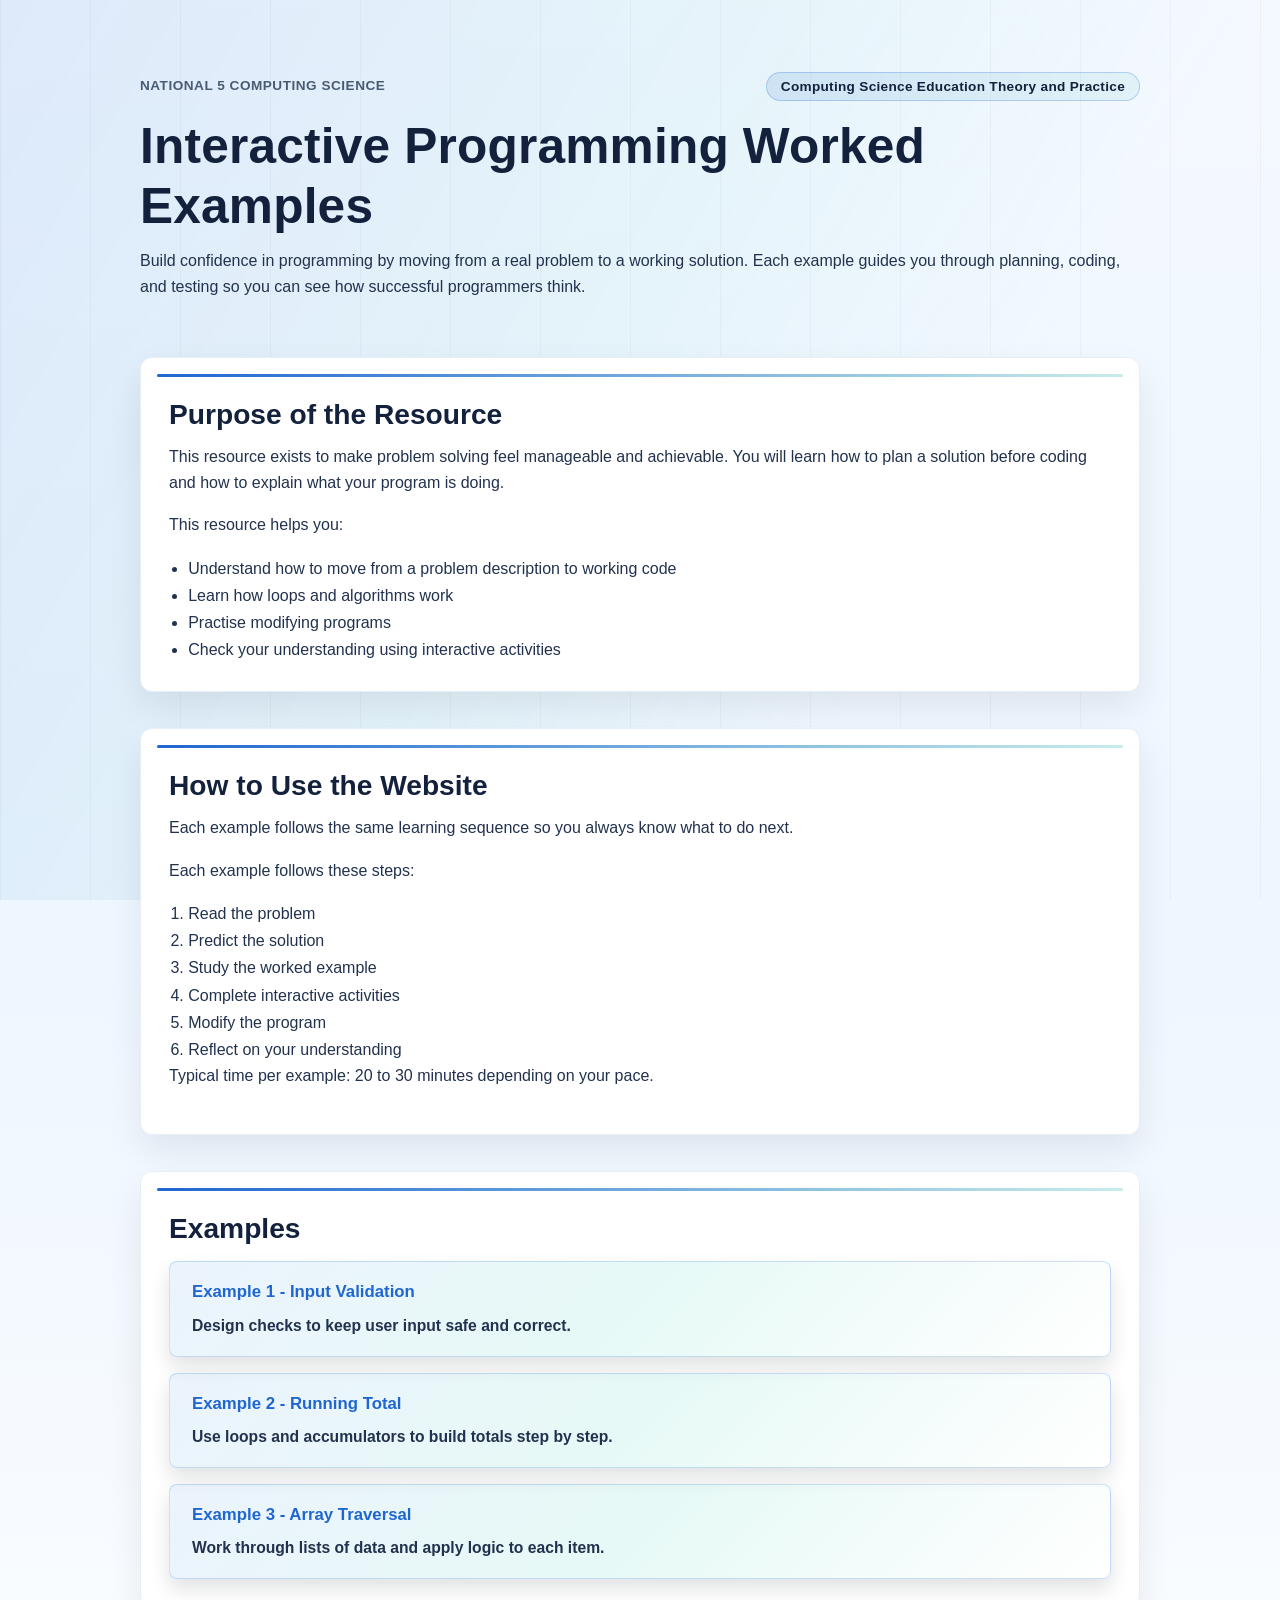
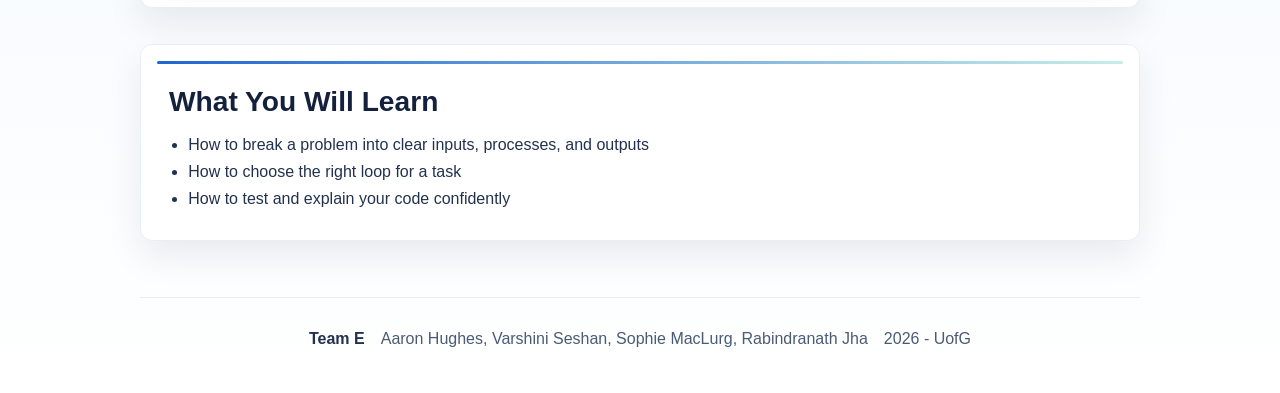
==== docs/index.html @ 58778ad4 "Updated paths for deployment" ====
<!DOCTYPE html>
<html lang="en">
  <head>
    <meta charset="utf-8" />
    <meta name="viewport" content="width=device-width, initial-scale=1" />
    <title>Interactive Programming Worked Examples</title>
    <link rel="stylesheet" href="css/styles.css" />
  </head>
  <body class="page">
    <header class="hero">
      <div class="hero-meta">
        <p class="eyebrow">National 5 Computing Science</p>
        <div class="topbar">
          <span>Computing Science Education Theory and Practice</span>
        </div>
      </div>
      <h1 class="hero-title">Interactive Programming Worked Examples</h1>
      <p class="hero-summary">
        Build confidence in programming by moving from a real problem to a working
        solution. Each example guides you through planning, coding, and testing
        so you can see how successful programmers think.
      </p>
    </header>

    <main class="content">
      <section class="card">
        <h2>Purpose of the Resource</h2>
        <p>
          This resource exists to make problem solving feel manageable and
          achievable. You will learn how to plan a solution before coding and
          how to explain what your program is doing.
        </p>
        <p>This resource helps you:</p>
        <ul>
          <li>Understand how to move from a problem description to working code</li>
          <li>Learn how loops and algorithms work</li>
          <li>Practise modifying programs</li>
          <li>Check your understanding using interactive activities</li>
        </ul>
      </section>

      <section class="card">
        <h2>How to Use the Website</h2>
        <p>
          Each example follows the same learning sequence so you always know what
          to do next.
        </p>
        <p>Each example follows these steps:</p>
        <ol>
          <li>Read the problem</li>
          <li>Predict the solution</li>
          <li>Study the worked example</li>
          <li>Complete interactive activities</li>
          <li>Modify the program</li>
          <li>Reflect on your understanding</li>
        </ol>
        <p>
          Typical time per example: 20 to 30 minutes depending on your pace.
        </p>
      </section>

      <section class="card">
        <h2>Examples</h2>
        <ul class="example-list">
          <li class="example-item">
            <a href="pages/example1.html">
              <span class="example-title">Example 1 - Input Validation</span>
              <span class="example-summary">Design checks to keep user input safe and correct.</span>
            </a>
          </li>
          <li class="example-item">
            <a href="pages/example2.html">
              <span class="example-title">Example 2 - Running Total</span>
              <span class="example-summary">Use loops and accumulators to build totals step by step.</span>
            </a>
          </li>
          <li class="example-item">
            <a href="pages/example3.html">
              <span class="example-title">Example 3 - Array Traversal</span>
              <span class="example-summary">Work through lists of data and apply logic to each item.</span>
            </a>
          </li>
        </ul>
      </section>

      <section class="card">
        <h2>What You Will Learn</h2>
        <ul>
          <li>How to break a problem into clear inputs, processes, and outputs</li>
          <li>How to choose the right loop for a task</li>
          <li>How to test and explain your code confidently</li>
        </ul>
      </section>
    </main>

    <footer class="site-footer">
      <p>Team E</p>
      <p>Aaron Hughes, Varshini Seshan, Sophie MacLurg, Rabindranath Jha</p>
      <p>2026 - UofG</p>
    </footer>

    <script src="js/script.js"></script>
  </body>
</html>
---- docs/css/styles.css ----
:root {
  color-scheme: light;
  --ink-900: #0a1425;
  --ink-800: #13213c;
  --ink-700: #22324e;
  --ink-500: #4a5c74;
  --ink-300: #90a1ba;
  --slate-100: #e6eef6;
  --slate-50: #f2f7fc;
  --paper: #ffffff;
  --accent-600: #1f66d1;
  --accent-500: #2f7fe0;
  --accent-200: #c7defa;
  --teal-500: #1fb7a6;
  --teal-200: #b9efe6;
  --shadow-1: 0 16px 36px rgba(6, 14, 28, 0.08);
  --shadow-2: 0 10px 20px rgba(6, 14, 28, 0.12);
  --radius-1: 8px;
  --radius-2: 12px;
  --space-1: 8px;
  --space-2: 12px;
  --space-3: 16px;
  --space-4: 22px;
  --space-5: 28px;
  --space-6: 40px;
  --space-7: 56px;
  --space-8: 72px;
  --max-width: 1000px;
  --font-display: "IBM Plex Sans", "Segoe UI", "Helvetica Neue", Arial, sans-serif;
  --font-body: "IBM Plex Sans", "Segoe UI", "Helvetica Neue", Arial, sans-serif;
}

*,
*::before,
*::after {
  box-sizing: border-box;
}

body {
  margin: 0;
  font-family: var(--font-body);
  color: var(--ink-900);
  background:
    linear-gradient(180deg, #f4f9ff 0%, #eef6ff 48%, #ffffff 100%);
  min-height: 100vh;
}

body::before {
  content: "";
  position: fixed;
  inset: 0;
  background:
    linear-gradient(120deg, rgba(31, 102, 209, 0.1), rgba(31, 183, 166, 0.06) 45%, transparent 70%),
    repeating-linear-gradient(
      90deg,
      rgba(13, 23, 41, 0.035),
      rgba(13, 23, 41, 0.035) 1px,
      transparent 1px,
      transparent 90px
    );
  pointer-events: none;
  z-index: -1;
}

.hero,
.content,
.site-footer {
  width: min(100% - 32px, var(--max-width));
  margin: 0 auto;
}

.hero {
  padding: var(--space-8) 0 var(--space-6);
  text-align: left;
}

.hero-meta {
  display: flex;
  align-items: center;
  justify-content: space-between;
  gap: var(--space-3);
  flex-wrap: wrap;
  margin-bottom: var(--space-3);
}

.topbar {
  display: inline-flex;
  align-items: center;
  padding: 6px 14px;
  border-radius: 999px;
  border: 1px solid rgba(31, 102, 209, 0.25);
  background: linear-gradient(90deg, rgba(31, 102, 209, 0.12), rgba(31, 183, 166, 0.08));
  color: var(--ink-800);
  font-size: 0.85rem;
  font-weight: 600;
  letter-spacing: 0.3px;
}

.eyebrow {
  font-weight: 600;
  color: var(--ink-500);
  letter-spacing: 0.5px;
  text-transform: uppercase;
  font-size: 0.85rem;
  margin: 0;
}

h1,
h2 {
  color: var(--ink-800);
  margin: 0 0 var(--space-2);
  line-height: 1.2;
}

.hero-title {
  font-size: clamp(2.1rem, 4.5vw, 3.1rem);
  letter-spacing: 0.2px;
  font-weight: 750;
}

h2 {
  font-size: clamp(1.3rem, 2.2vw, 1.8rem);
  font-weight: 650;
}

.hero-summary,
p {
  margin: 0 0 var(--space-3);
  color: var(--ink-700);
  font-size: 1rem;
  line-height: 1.65;
}

.hero-summary {
  max-width: none;
}

.content {
  display: grid;
  gap: var(--space-5);
  padding-bottom: var(--space-7);
}

.card {
  background: var(--paper);
  padding: var(--space-5);
  border-radius: var(--radius-2);
  box-shadow: var(--shadow-1);
  border: 1px solid var(--slate-100);
  position: relative;
}

.card::before {
  content: "";
  position: absolute;
  inset: 16px 16px auto 16px;
  height: 3px;
  border-radius: 999px;
  background: linear-gradient(90deg, var(--accent-600), rgba(31, 183, 166, 0.25));
}

.card h2 {
  padding-top: var(--space-2);
}

.card + .card {
  margin-top: var(--space-1);
}

ul,
ol {
  margin: var(--space-2) 0 0;
  padding-left: 1.2rem;
  color: var(--ink-700);
  font-size: 1rem;
  line-height: 1.7;
}

ul {
  list-style: disc;
}

ol {
  list-style: decimal;
}

a {
  color: var(--accent-600);
  text-decoration: none;
  font-weight: 600;
}

a:hover,
a:focus-visible {
  color: var(--accent-500);
}

.example-list {
  display: grid;
  gap: var(--space-3);
  padding: 0;
  margin: var(--space-3) 0 0;
  list-style: none;
}

.example-item {
  background: linear-gradient(135deg, rgba(199, 222, 250, 0.35), rgba(185, 239, 230, 0.35), rgba(255, 255, 255, 0.9));
  border: 1px solid rgba(31, 102, 209, 0.2);
  border-radius: var(--radius-1);
  padding: var(--space-3) var(--space-4);
  box-shadow: var(--shadow-2);
  transition: transform 180ms ease, box-shadow 180ms ease, border-color 180ms ease;
}

.example-item:hover {
  transform: translateY(-2px);
  box-shadow: 0 16px 30px rgba(7, 12, 24, 0.16);
  border-color: rgba(31, 102, 209, 0.45);
}

.example-item a {
  display: grid;
  grid-template-columns: 1fr auto;
  grid-template-rows: auto auto;
  column-gap: 12px;
  row-gap: 6px;
  align-items: center;
  width: 100%;
  min-height: 44px;
}

.example-title {
  font-size: 1.05rem;
  font-weight: 700;
  color: var(--accent-600);
}

.example-summary {
  font-size: 0.98rem;
  color: var(--ink-700);
}

.example-item a::after {
  content: "";
  display: inline-block;
  width: 34px;
  height: 26px;
  border-radius: 999px;
  background: rgba(31, 102, 209, 0.1);
  border: 1px solid rgba(31, 102, 209, 0.25);
  background-image: none;
  transform: translateX(-6px);
  opacity: 0;
  grid-column: 2;
  grid-row: 1 / span 2;
  align-self: center;
  transition:
    transform 180ms ease,
    opacity 180ms ease,
    background 180ms ease,
    border-color 180ms ease;
}

.example-item:hover a::after,
.example-item:focus-within a::after {
  transform: translateX(4px);
  opacity: 1;
  background: linear-gradient(90deg, rgba(31, 102, 209, 0.18), rgba(31, 183, 166, 0.18));
  border-color: rgba(31, 102, 209, 0.4);
  background-image: url("data:image/svg+xml;utf8,<svg xmlns='http://www.w3.org/2000/svg' width='12' height='12' viewBox='0 0 12 12' fill='none' stroke='%231f66d1' stroke-width='2' stroke-linecap='round' stroke-linejoin='round'><path d='M4 2l4 4-4 4'/></svg>");
  background-repeat: no-repeat;
  background-position: center;
  background-size: 10px 10px;
}

.example-item a:active {
  color: var(--ink-900);
}

.site-footer {
  padding: var(--space-5) 0 var(--space-6);
  border-top: 1px solid var(--slate-100);
  color: var(--ink-500);
  font-size: 0.95rem;
  display: flex;
  flex-direction: column;
  gap: var(--space-1);
  text-align: center;
}

.site-footer p {
  margin: 0;
  color: var(--ink-500);
}

.site-footer p:first-of-type {
  font-weight: 600;
  color: var(--ink-700);
}

@media (min-width: 720px) {
  .site-footer {
    flex-direction: row;
    justify-content: center;
    gap: var(--space-3);
  }

  .site-footer p + p::before {
    content: "";
    margin: 0;
  }
}

@media (max-width: 720px) {
  .hero {
    padding: var(--space-6) 0 var(--space-4);
  }

  .card {
    padding: var(--space-4);
  }

  p {
    font-size: 1rem;
  }

  .example-item {
    padding: var(--space-3);
  }
}
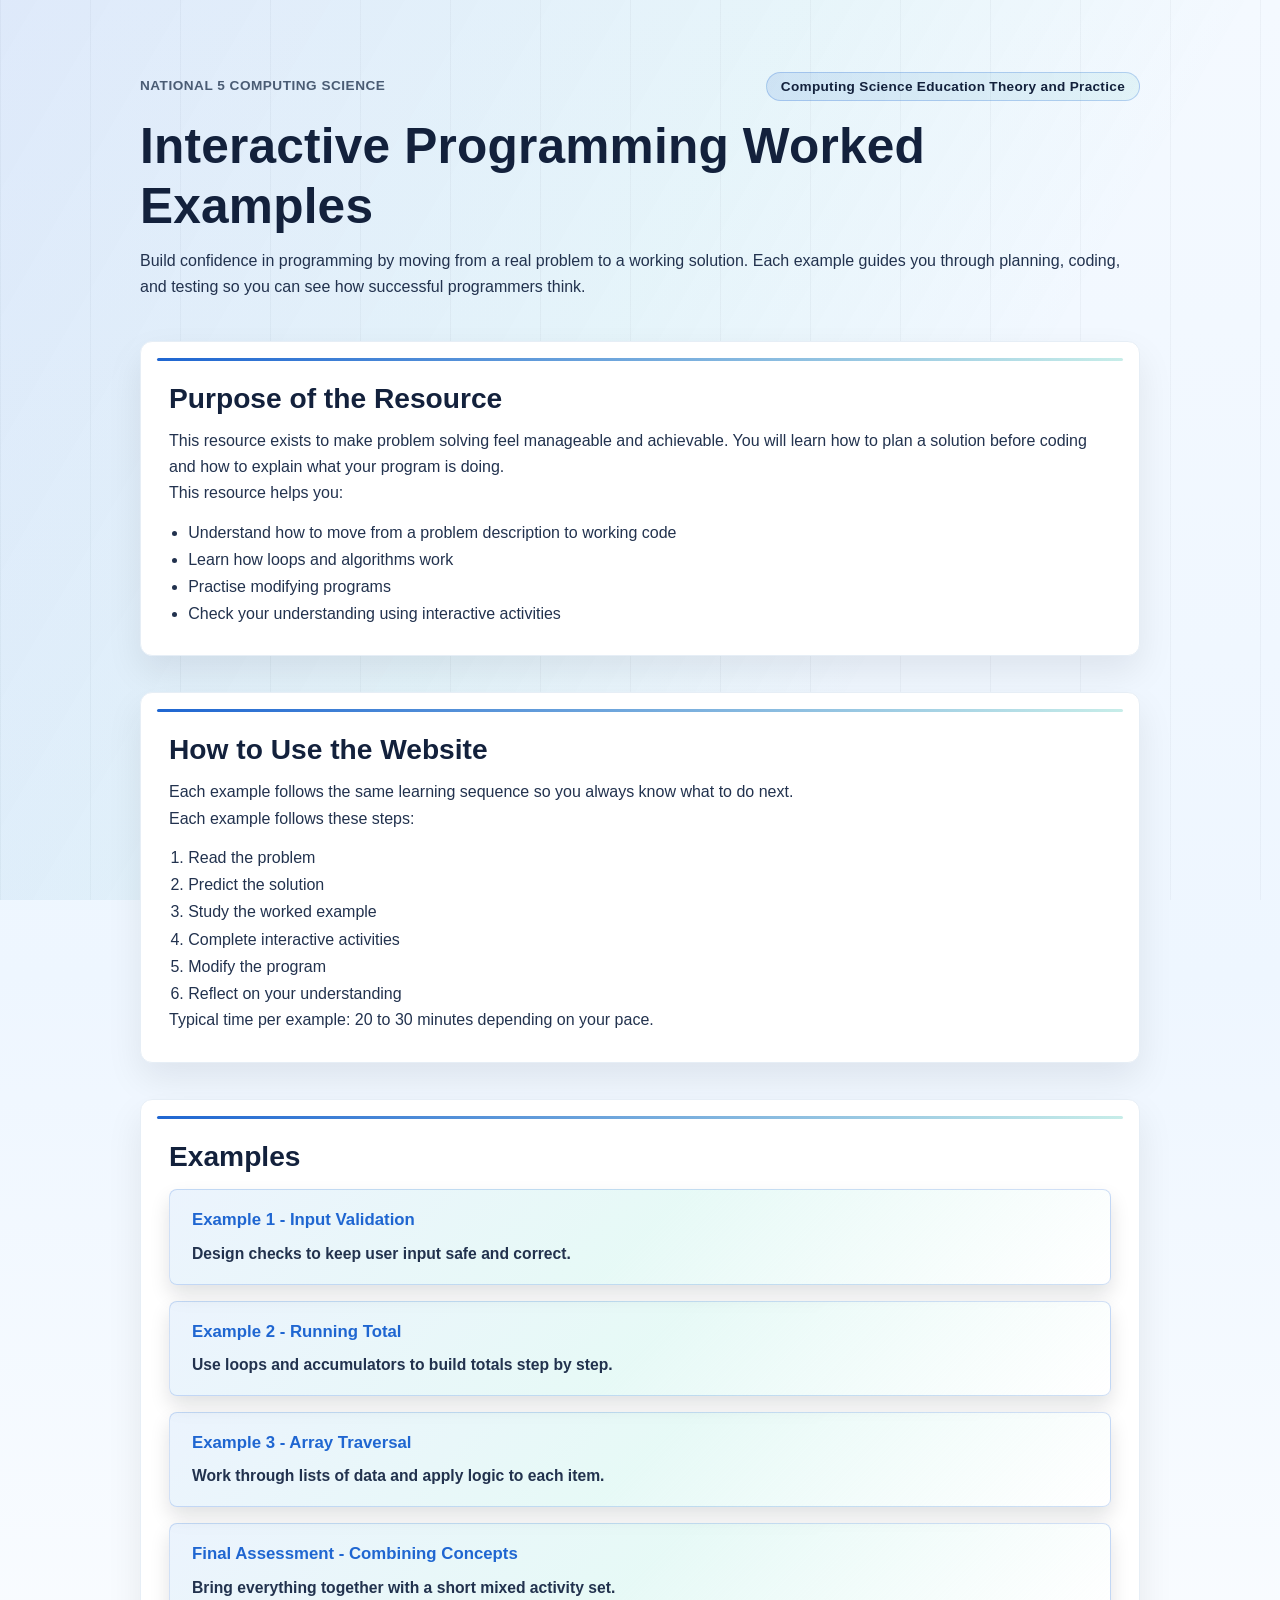
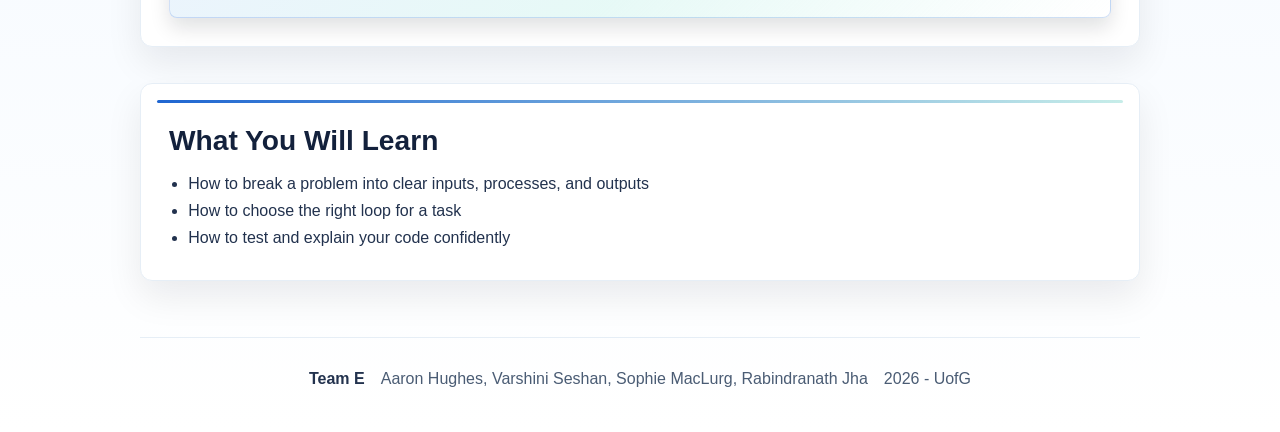
==== commit 75d6e973: "Added context to headings on example 2 and assessment pages" ====
--- a/docs/index.html
+++ b/docs/index.html
@@ -80,6 +80,12 @@
               <span class="example-summary">Work through lists of data and apply logic to each item.</span>
             </a>
           </li>
+          <li class="example-item">
+            <a href="pages/assessment.html">
+              <span class="example-title">Final Assessment - Combining Concepts</span>
+              <span class="example-summary">Bring everything together with a short mixed activity set.</span>
+            </a>
+          </li>
         </ul>
       </section>
 
--- a/docs/css/styles.css
+++ b/docs/css/styles.css
@@ -125,14 +125,16 @@
 
 .hero-summary,
 p {
-  margin: 0 0 var(--space-3);
   color: var(--ink-700);
   font-size: 1rem;
   line-height: 1.65;
+  margin: 0;
+
 }
 
 .hero-summary {
   max-width: none;
+  margin: 0;
 }
 
 .content {
@@ -277,6 +279,74 @@
   color: var(--ink-900);
 }
 
+.hidden {
+  display: none;
+}
+
+.step-box {
+  padding: var(--space-3);
+  background: var(--slate-50);
+  border-radius: var(--radius-1);
+  border-left: 4px solid var(--accent-600);
+}
+
+.step-box:first-of-type {
+  margin-top: 0;
+}
+
+.step-box code {
+  display: inline-block;
+  font-family: monospace;
+}
+
+.step-box button {
+  margin-top: var(--space-2);
+}
+
+.question-block {
+  margin-top: var(--space-2);
+  display: flex;
+  flex-direction: column;
+  gap: 6px;
+}
+
+.question-block:first-of-type {
+  margin-top: 0;
+}
+
+.question-block p {
+  margin: 0;
+}
+
+.question-input {
+  display: flex;
+  align-items: center;
+  gap: var(--space-2);
+  flex-wrap: wrap;
+}
+
+.question-input input[type="text"],
+.question-input button {
+  height: 38px;
+}
+
+.question-input input[type="text"] {
+  min-width: 140px;
+}
+
+.question-input button {
+  margin-top: 0;
+  display: inline-flex;
+  align-items: center;
+  justify-content: center;
+  line-height: 1;
+}
+
+.tick-mark {
+  font-weight: 700;
+  color: var(--teal-500);
+}
+
 .site-footer {
   padding: var(--space-5) 0 var(--space-6);
   border-top: 1px solid var(--slate-100);
@@ -327,4 +397,100 @@
   .example-item {
     padding: var(--space-3);
   }
-}
+
+}
+
+.hidden {
+  display: none !important;
+}
+
+.step-box {
+  padding: var(--space-4);
+  background: var(--slate-50);
+  border-radius: var(--radius-1);
+  border-left: 5px solid var(--accent-600);
+  margin: var(--space-3) 0;
+  animation: fadeIn 0.4s ease-out;
+}
+
+.parsons-container {
+  background: var(--slate-100);
+  padding: var(--space-3);
+  min-height: 180px;
+  border-radius: var(--radius-1);
+  border: 2px dashed var(--accent-200);
+  margin: var(--space-3) 0;
+  display: flex;
+  flex-direction: column;
+  gap: var(--space-1);
+}
+
+.draggable {
+  background: var(--paper);
+  padding: var(--space-2) var(--space-3);
+  border: 1px solid var(--ink-300);
+  cursor: grab;
+  border-radius: var(--radius-1);
+  font-family: 'Courier New', Courier, monospace;
+  font-weight: 600;
+  color: var(--ink-800);
+  box-shadow: var(--shadow-2);
+  user-select: none;
+}
+
+.draggable:active {
+  cursor: grabbing;
+  opacity: 0.8;
+}
+
+button {
+  background: var(--accent-600);
+  color: white;
+  border: none;
+  padding: 10px 20px;
+  border-radius: var(--radius-1);
+  cursor: pointer;
+  font-weight: 700;
+  font-family: var(--font-body);
+  transition: background 0.2s, transform 0.1s;
+  margin-top: var(--space-2);
+}
+
+button:hover {
+  background: var(--accent-500);
+}
+
+button:active {
+  transform: translateY(1px);
+}
+
+input[type="text"], 
+input[type="number"] {
+  padding: 10px;
+  border: 2px solid var(--slate-100);
+  border-radius: var(--radius-1);
+  font-family: var(--font-body);
+  color: var(--ink-800);
+  outline: none;
+  transition: border-color 0.2s;
+}
+
+input:focus {
+  border-color: var(--accent-200);
+}
+
+pre {
+  background: var(--ink-900);
+  color: #e6eef6;
+  padding: var(--space-3);
+  border-radius: var(--radius-1);
+  overflow-x: auto;
+  font-family: 'Courier New', Courier, monospace;
+  line-height: 1.5;
+}
+
+@keyframes fadeIn {
+  from { opacity: 0; transform: translateY(10px); }
+  to { opacity: 1; transform: translateY(0); }
+}
+
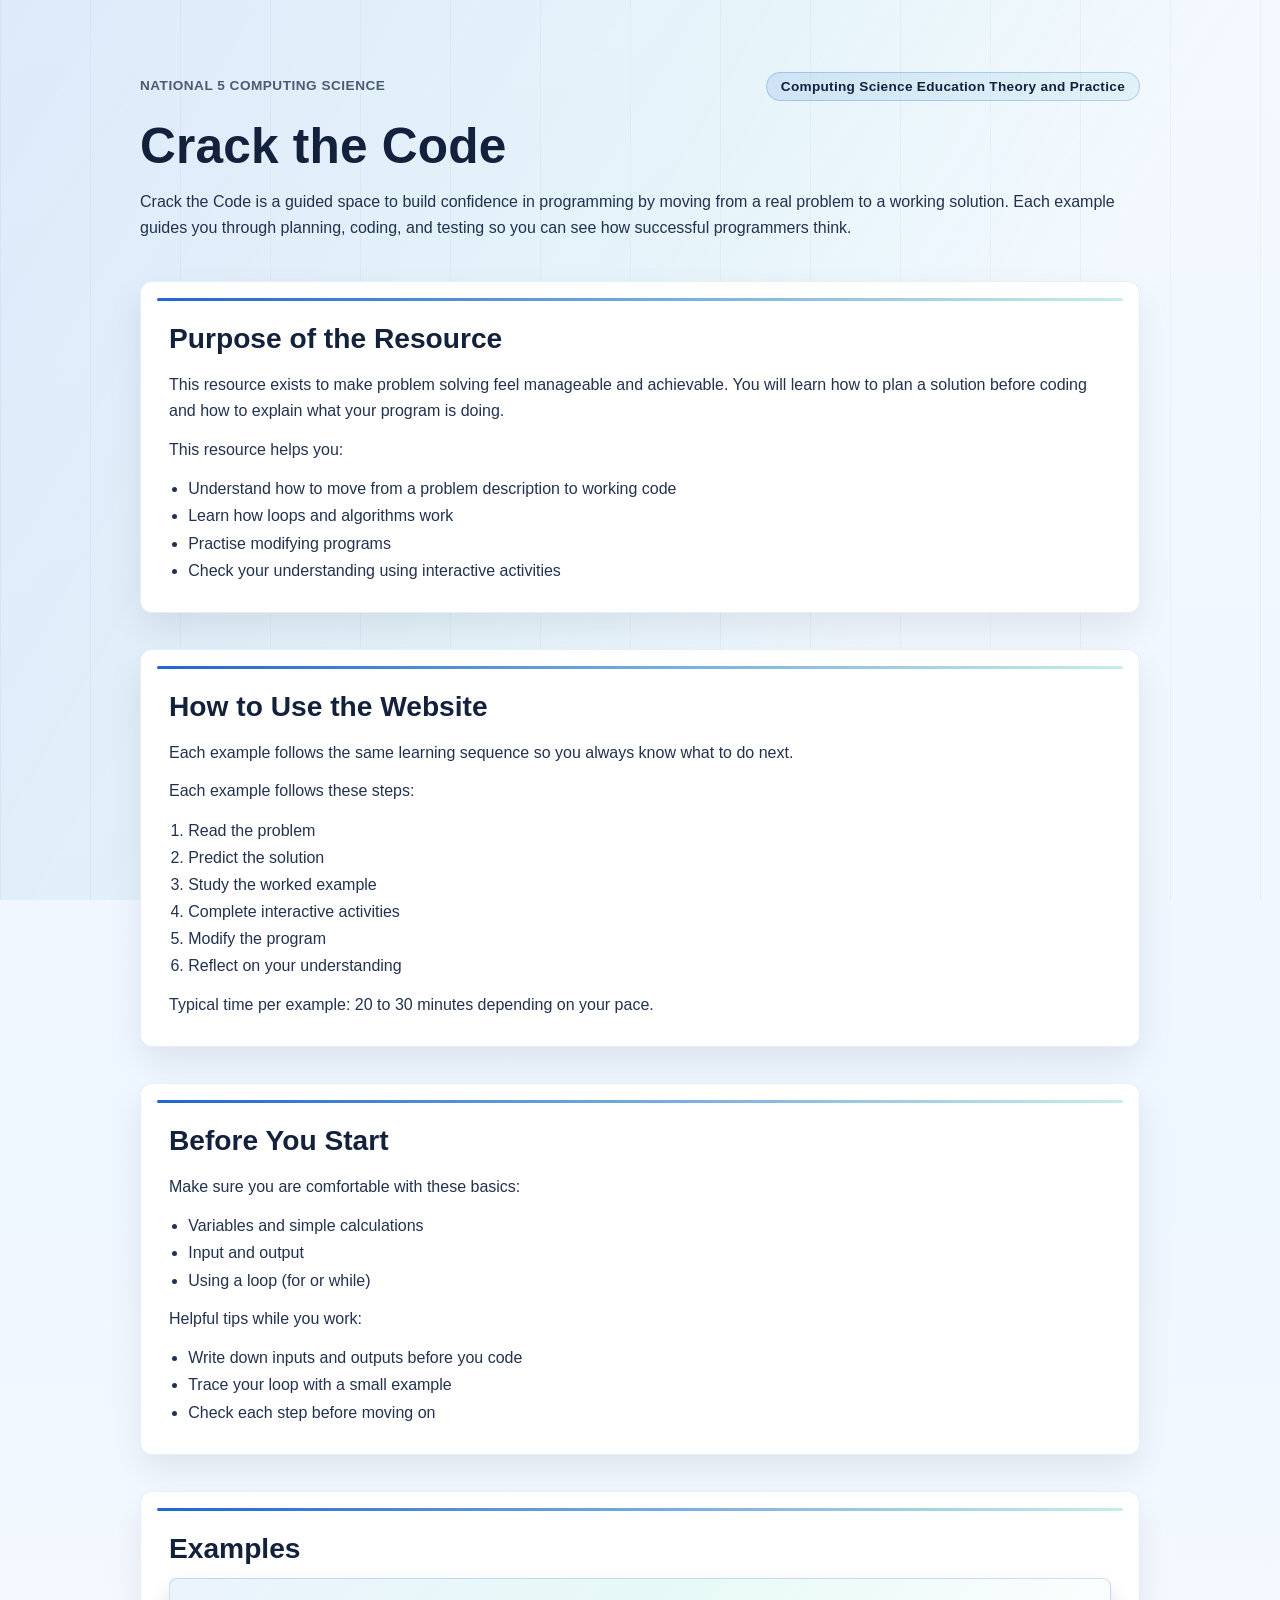
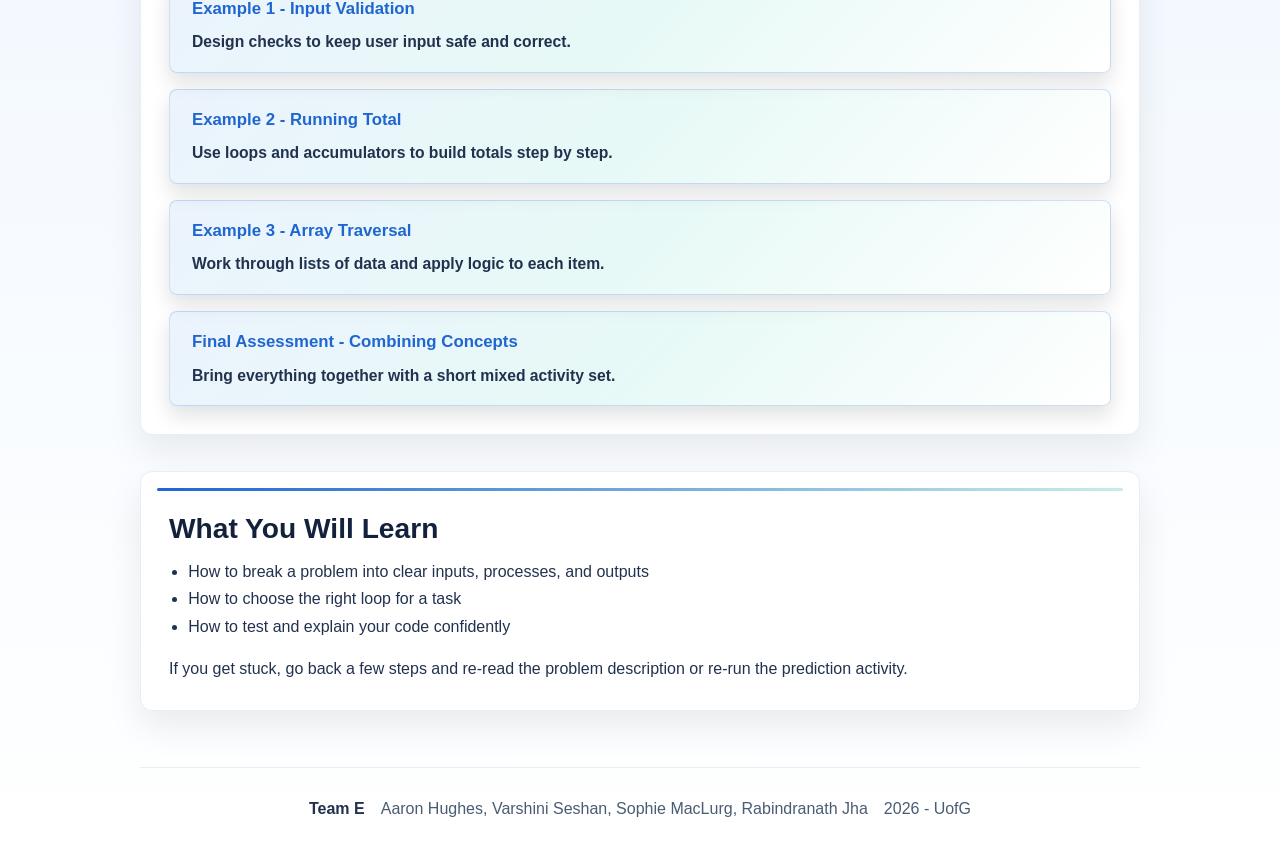
==== commit be6e9069: "Updated the website name to 'Crack the Code'" ====
--- a/docs/index.html
+++ b/docs/index.html
@@ -3,7 +3,7 @@
   <head>
     <meta charset="utf-8" />
     <meta name="viewport" content="width=device-width, initial-scale=1" />
-    <title>Interactive Programming Worked Examples</title>
+    <title>Crack the Code</title>
     <link rel="stylesheet" href="css/styles.css" />
   </head>
   <body class="page">
@@ -14,11 +14,12 @@
           <span>Computing Science Education Theory and Practice</span>
         </div>
       </div>
-      <h1 class="hero-title">Interactive Programming Worked Examples</h1>
+      <h1 class="hero-title">Crack the Code</h1>
       <p class="hero-summary">
-        Build confidence in programming by moving from a real problem to a working
-        solution. Each example guides you through planning, coding, and testing
-        so you can see how successful programmers think.
+        Crack the Code is a guided space to build confidence in programming by
+        moving from a real problem to a working solution. Each example guides you
+        through planning, coding, and testing so you can see how successful
+        programmers think.
       </p>
     </header>
 
@@ -60,6 +61,22 @@
       </section>
 
       <section class="card">
+        <h2>Before You Start</h2>
+        <p>Make sure you are comfortable with these basics:</p>
+        <ul>
+          <li>Variables and simple calculations</li>
+          <li>Input and output</li>
+          <li>Using a loop (for or while)</li>
+        </ul>
+        <p>Helpful tips while you work:</p>
+        <ul>
+          <li>Write down inputs and outputs before you code</li>
+          <li>Trace your loop with a small example</li>
+          <li>Check each step before moving on</li>
+        </ul>
+      </section>
+
+      <section class="card">
         <h2>Examples</h2>
         <ul class="example-list">
           <li class="example-item">
@@ -96,6 +113,10 @@
           <li>How to choose the right loop for a task</li>
           <li>How to test and explain your code confidently</li>
         </ul>
+        <p>
+          If you get stuck, go back a few steps and re-read the problem description
+          or re-run the prediction activity.
+        </p>
       </section>
     </main>
 
--- a/docs/css/styles.css
+++ b/docs/css/styles.css
@@ -83,6 +83,26 @@
   margin-bottom: var(--space-3);
 }
 
+.hero-left {
+  display: inline-flex;
+  align-items: center;
+  gap: var(--space-2);
+  flex-wrap: wrap;
+}
+
+.back-home {
+  background: var(--accent-600);
+  border: none;
+  color: #ffffff;
+  padding: 10px 22px;
+  font-size: 13.333333px;
+}
+
+.back-home:hover {
+  background: var(--accent-500);
+  color: #ffffff;
+}
+
 .topbar {
   display: inline-flex;
   align-items: center;
@@ -143,6 +163,115 @@
   padding-bottom: var(--space-7);
 }
 
+.stepper-header {
+  display: flex;
+  align-items: baseline;
+  justify-content: space-between;
+  gap: var(--space-3);
+  padding: var(--space-3) var(--space-5);
+  border-radius: var(--radius-2);
+  border: 1px solid var(--slate-100);
+  background: #ffffff;
+  box-shadow: var(--shadow-1);
+}
+
+.stepper-progress {
+  font-weight: 700;
+  color: var(--ink-800);
+}
+
+.stepper-progress-note {
+  color: var(--ink-500);
+  font-size: 0.95rem;
+}
+
+.stepper-bar {
+  flex: 1;
+  height: 8px;
+  background: var(--slate-100);
+  border-radius: 999px;
+  overflow: hidden;
+  position: relative;
+  min-width: 120px;
+}
+
+.stepper-bar-fill {
+  display: block;
+  height: 100%;
+  width: 0%;
+  background: linear-gradient(90deg, var(--accent-600), var(--teal-500));
+  transition: width 0.3s ease;
+}
+
+.step-section {
+  display: none;
+}
+
+.step-section.active {
+  display: block;
+}
+
+.stepper-controls {
+  display: flex;
+  justify-content: space-between;
+  gap: var(--space-2);
+}
+
+.completion-screen {
+  display: none;
+  padding: var(--space-7) 0;
+}
+
+.completion-screen.is-visible {
+  display: block;
+}
+
+body.is-complete main.content {
+  display: none;
+}
+
+.completion-card {
+  width: min(100% - 32px, var(--max-width));
+  margin: 0 auto;
+  background: #ffffff;
+  border: 1px solid var(--slate-100);
+  border-radius: var(--radius-2);
+  box-shadow: var(--shadow-1);
+  padding: var(--space-6);
+  text-align: center;
+}
+
+.completion-eyebrow {
+  font-weight: 700;
+  letter-spacing: 0.4px;
+  text-transform: uppercase;
+  color: var(--accent-600);
+  margin-bottom: var(--space-2);
+}
+
+.completion-note {
+  color: var(--ink-500);
+  font-size: 0.95rem;
+  margin-top: var(--space-2);
+}
+
+.completion-actions {
+  display: flex;
+  justify-content: center;
+  gap: var(--space-2);
+  margin-top: var(--space-4);
+  flex-wrap: wrap;
+  align-items: center;
+}
+
+.completion-actions .check-btn {
+  display: inline-flex;
+  align-items: center;
+  justify-content: center;
+  line-height: 1;
+  font-size: 13.3333px;
+}
+
 .card {
   background: var(--paper);
   padding: var(--space-5);
@@ -169,6 +298,19 @@
   margin-top: var(--space-1);
 }
 
+.card > p {
+  margin-top: var(--space-2);
+}
+
+.card > p:first-of-type {
+  margin-top: var(--space-3);
+}
+
+.card > ul,
+.card > ol {
+  margin-top: var(--space-2);
+}
+
 ul,
 ol {
   margin: var(--space-2) 0 0;
@@ -243,14 +385,21 @@
 }
 
 .example-item a::after {
-  content: "";
-  display: inline-block;
-  width: 34px;
+  content: "Go";
+  color: var(--accent-600);
+  display: inline-flex;
+  align-items: center;
+  justify-content: center;
+  width: auto;
   height: 26px;
   border-radius: 999px;
   background: rgba(31, 102, 209, 0.1);
   border: 1px solid rgba(31, 102, 209, 0.25);
-  background-image: none;
+  background-image: url("data:image/svg+xml;utf8,<svg xmlns='http://www.w3.org/2000/svg' width='12' height='12' viewBox='0 0 12 12' fill='none' stroke='%231f66d1' stroke-width='2' stroke-linecap='round' stroke-linejoin='round'><path d='M4 2l4 4-4 4'/></svg>");
+  background-repeat: no-repeat;
+  background-position: right 8px center;
+  background-size: 10px 10px;
+  padding: 0 22px 0 10px;
   transform: translateX(-6px);
   opacity: 0;
   grid-column: 2;
@@ -267,11 +416,12 @@
 .example-item:focus-within a::after {
   transform: translateX(4px);
   opacity: 1;
+  color: var(--accent-600);
   background: linear-gradient(90deg, rgba(31, 102, 209, 0.18), rgba(31, 183, 166, 0.18));
   border-color: rgba(31, 102, 209, 0.4);
   background-image: url("data:image/svg+xml;utf8,<svg xmlns='http://www.w3.org/2000/svg' width='12' height='12' viewBox='0 0 12 12' fill='none' stroke='%231f66d1' stroke-width='2' stroke-linecap='round' stroke-linejoin='round'><path d='M4 2l4 4-4 4'/></svg>");
   background-repeat: no-repeat;
-  background-position: center;
+  background-position: right 8px center;
   background-size: 10px 10px;
 }
 
@@ -279,28 +429,13 @@
   color: var(--ink-900);
 }
 
-.hidden {
-  display: none;
-}
-
-.step-box {
-  padding: var(--space-3);
-  background: var(--slate-50);
-  border-radius: var(--radius-1);
-  border-left: 4px solid var(--accent-600);
-}
-
-.step-box:first-of-type {
-  margin-top: 0;
-}
-
 .step-box code {
-  display: inline-block;
-  font-family: monospace;
-}
-
-.step-box button {
-  margin-top: var(--space-2);
+  display: block;
+  font-family: "Courier New", Courier, monospace;
+  font-size: 0.95rem;
+  line-height: 1.6;
+  color: var(--ink-900);
+  font-weight: 600;
 }
 
 .question-block {
@@ -323,11 +458,6 @@
   align-items: center;
   gap: var(--space-2);
   flex-wrap: wrap;
-}
-
-.question-input input[type="text"],
-.question-input button {
-  height: 38px;
 }
 
 .question-input input[type="text"] {
@@ -342,9 +472,83 @@
   line-height: 1;
 }
 
+.mc-buttons {
+  display: flex;
+  flex-wrap: wrap;
+  gap: var(--space-2);
+  align-items: center;
+}
+
+.mc-buttons button {
+  min-width: 44px;
+  height: 36px;
+  padding: 0 12px;
+  background: var(--accent-200);
+  color: var(--ink-800);
+  border: 1px solid rgba(31, 102, 209, 0.35);
+}
+
+.mc-buttons .check-btn {
+  min-width: 90px;
+  background: var(--accent-600);
+  color: #ffffff;
+  border: none;
+}
+
+.mc-buttons button.selected,
+.code-line.selected {
+  background: var(--accent-600);
+  color: #ffffff;
+}
+
+.code-select {
+  display: flex;
+  flex-direction: column;
+  gap: var(--space-1);
+}
+
+.code-line {
+  text-align: left;
+  border: 1px solid #e3e6dd;
+  padding: 10px 12px;
+  font-family: "Courier New", Courier, monospace;
+  font-weight: 700;
+  color: var(--ink-900);
+  background: #fbfbf6;
+  cursor: pointer;
+}
+
+.trace-table {
+  width: 100%;
+  border-collapse: collapse;
+  margin: var(--space-2) 0;
+  background: #fbfbf6;
+  border: 1px solid #e3e6dd;
+  border-radius: var(--radius-1);
+  overflow: hidden;
+}
+
+.trace-table th,
+.trace-table td {
+  padding: 10px 12px;
+  border-bottom: 1px solid #e3e6dd;
+  text-align: left;
+}
+
+.trace-table thead th {
+  background: #f5f2e9;
+  color: var(--ink-700);
+}
+
+
 .tick-mark {
   font-weight: 700;
   color: var(--teal-500);
+}
+
+#assessmentFeedback {
+  font-weight: 700;
+  margin-top: 6px;
 }
 
 .site-footer {
@@ -438,6 +642,31 @@
   user-select: none;
 }
 
+pre {
+  background: #fbfbf6;
+  border: 1px solid #e3e6dd;
+  border-radius: var(--radius-1);
+  padding: var(--space-3);
+  overflow-x: auto;
+  color: var(--ink-900);
+  box-shadow: inset 0 0 0 1px rgba(17, 27, 46, 0.03);
+  background-image:
+    linear-gradient(transparent 31px, rgba(17, 27, 46, 0.03) 32px),
+    linear-gradient(90deg, transparent 31px, rgba(17, 27, 46, 0.02) 32px);
+  background-size: 32px 32px;
+}
+
+pre code {
+  background: transparent;
+  color: inherit;
+  font-family: "Courier New", Courier, monospace;
+  font-size: 0.95rem;
+  line-height: 1.6;
+  padding: 0;
+  border: 0;
+  font-weight: 600;
+}
+
 .draggable:active {
   cursor: grabbing;
   opacity: 0.8;
@@ -447,20 +676,108 @@
   background: var(--accent-600);
   color: white;
   border: none;
-  padding: 10px 20px;
-  border-radius: var(--radius-1);
+  padding: 10px 22px;
+  border-radius: 999px;
   cursor: pointer;
   font-weight: 700;
   font-family: var(--font-body);
   transition: background 0.2s, transform 0.1s;
-  margin-top: var(--space-2);
+}
+
+.check-btn {
+  background: var(--accent-600);
+  color: #ffffff;
+  border: none;
+  padding: 10px 22px;
+  border-radius: 999px;
+  cursor: pointer;
+  font-weight: 700;
+  font-family: var(--font-body);
+  display: inline-flex;
+  align-items: center;
+  justify-content: center;
+  line-height: 1;
+  text-decoration: none;
+  transition: background 0.2s, transform 0.1s;
 }
 
 button:hover {
   background: var(--accent-500);
+  color: #ffffff;
+}
+
+.check-btn:hover {
+  background: var(--accent-500);
+  color: #ffffff;
+}
+
+.reset-btn {
+  background: linear-gradient(90deg, rgba(31, 102, 209, 0.18), rgba(31, 183, 166, 0.18));
+  color: var(--accent-600);
+  border: 1px solid rgba(31, 102, 209, 0.25);
+}
+
+.reset-btn:hover {
+  background: linear-gradient(90deg, rgba(31, 102, 209, 0.28), rgba(31, 183, 166, 0.28));
+  color: var(--accent-600);
+}
+
+.nav-btn {
+  position: relative;
+  padding-right: 38px;
+}
+
+.nav-btn::after {
+  content: "";
+  position: absolute;
+  right: 12px;
+  top: 50%;
+  width: 12px;
+  height: 12px;
+  transform: translateY(-50%);
+  background-image: url("data:image/svg+xml;utf8,<svg xmlns='http://www.w3.org/2000/svg' width='12' height='12' viewBox='0 0 12 12' fill='none' stroke='%23ffffff' stroke-width='2' stroke-linecap='round' stroke-linejoin='round'><path d='M4 2l4 4-4 4'/></svg>");
+  background-repeat: no-repeat;
+  background-position: center;
+  background-size: 12px 12px;
+}
+
+.nav-btn.back-btn {
+  padding-right: 22px;
+  padding-left: 38px;
+}
+
+.nav-btn.back-btn::after {
+  right: auto;
+  left: 12px;
+  background-image: url("data:image/svg+xml;utf8,<svg xmlns='http://www.w3.org/2000/svg' width='12' height='12' viewBox='0 0 12 12' fill='none' stroke='%23ffffff' stroke-width='2' stroke-linecap='round' stroke-linejoin='round'><path d='M8 2L4 6l4 4'/></svg>");
+}
+
+.reset-btn,
+.restart-btn {
+  position: relative;
+  padding-right: 42px;
+}
+
+.reset-btn::after,
+.restart-btn::after {
+  content: "";
+  position: absolute;
+  right: 12px;
+  top: 50%;
+  width: 14px;
+  height: 14px;
+  transform: translateY(-50%);
+  background-image: url("data:image/svg+xml;utf8,<svg xmlns='http://www.w3.org/2000/svg' width='12' height='12' viewBox='0 0 12 12' fill='none' stroke='%231f66d1' stroke-width='1.5' stroke-linecap='round' stroke-linejoin='round'><path d='M10 2v3H7'/><path d='M2 10V7h3'/><path d='M10 5a4 4 0 0 0-7-2'/><path d='M2 7a4 4 0 0 0 7 2'/></svg>");
+  background-repeat: no-repeat;
+  background-position: center;
+  background-size: 14px 14px;
 }
 
 button:active {
+  transform: translateY(1px);
+}
+
+.check-btn:active {
   transform: translateY(1px);
 }
 
@@ -468,7 +785,7 @@
 input[type="number"] {
   padding: 10px;
   border: 2px solid var(--slate-100);
-  border-radius: var(--radius-1);
+  border-radius: 999px;
   font-family: var(--font-body);
   color: var(--ink-800);
   outline: none;
@@ -479,14 +796,70 @@
   border-color: var(--accent-200);
 }
 
-pre {
-  background: var(--ink-900);
-  color: #e6eef6;
-  padding: var(--space-3);
+select {
+  padding: 10px 12px;
+  border: 2px solid var(--slate-100);
+  border-radius: 999px;
+  font-family: var(--font-body);
+  color: var(--ink-800);
+  background: #ffffff;
+}
+
+button[disabled] {
+  opacity: 0.6;
+  cursor: not-allowed;
+}
+
+.code-area,
+.output-area {
+  width: 100%;
+  border: 1px solid #e3e6dd;
   border-radius: var(--radius-1);
-  overflow-x: auto;
-  font-family: 'Courier New', Courier, monospace;
-  line-height: 1.5;
+  padding: var(--space-2);
+  font-family: "Courier New", Courier, monospace;
+  font-size: 0.95rem;
+  line-height: 1.6;
+  font-weight: 600;
+  color: var(--ink-900);
+  background: #fbfbf6;
+  background-image:
+    linear-gradient(transparent 31px, rgba(17, 27, 46, 0.03) 32px),
+    linear-gradient(90deg, transparent 31px, rgba(17, 27, 46, 0.02) 32px);
+  background-size: 32px 32px;
+  margin-top: var(--space-2);
+}
+
+.run-row {
+  display: flex;
+  align-items: center;
+  gap: var(--space-2);
+  flex-wrap: wrap;
+  margin-bottom: var(--space-2);
+}
+
+.run-status {
+  font-size: 0.95rem;
+  color: var(--ink-500);
+}
+
+.spinner {
+  width: 16px;
+  height: 16px;
+  border: 2px solid rgba(31, 102, 209, 0.25);
+  border-top-color: var(--accent-600);
+  border-radius: 50%;
+  display: inline-block;
+  animation: spin 0.8s linear infinite;
+}
+
+.spinner.is-hidden {
+  display: none;
+}
+
+@keyframes spin {
+  to {
+    transform: rotate(360deg);
+  }
 }
 
 @keyframes fadeIn {
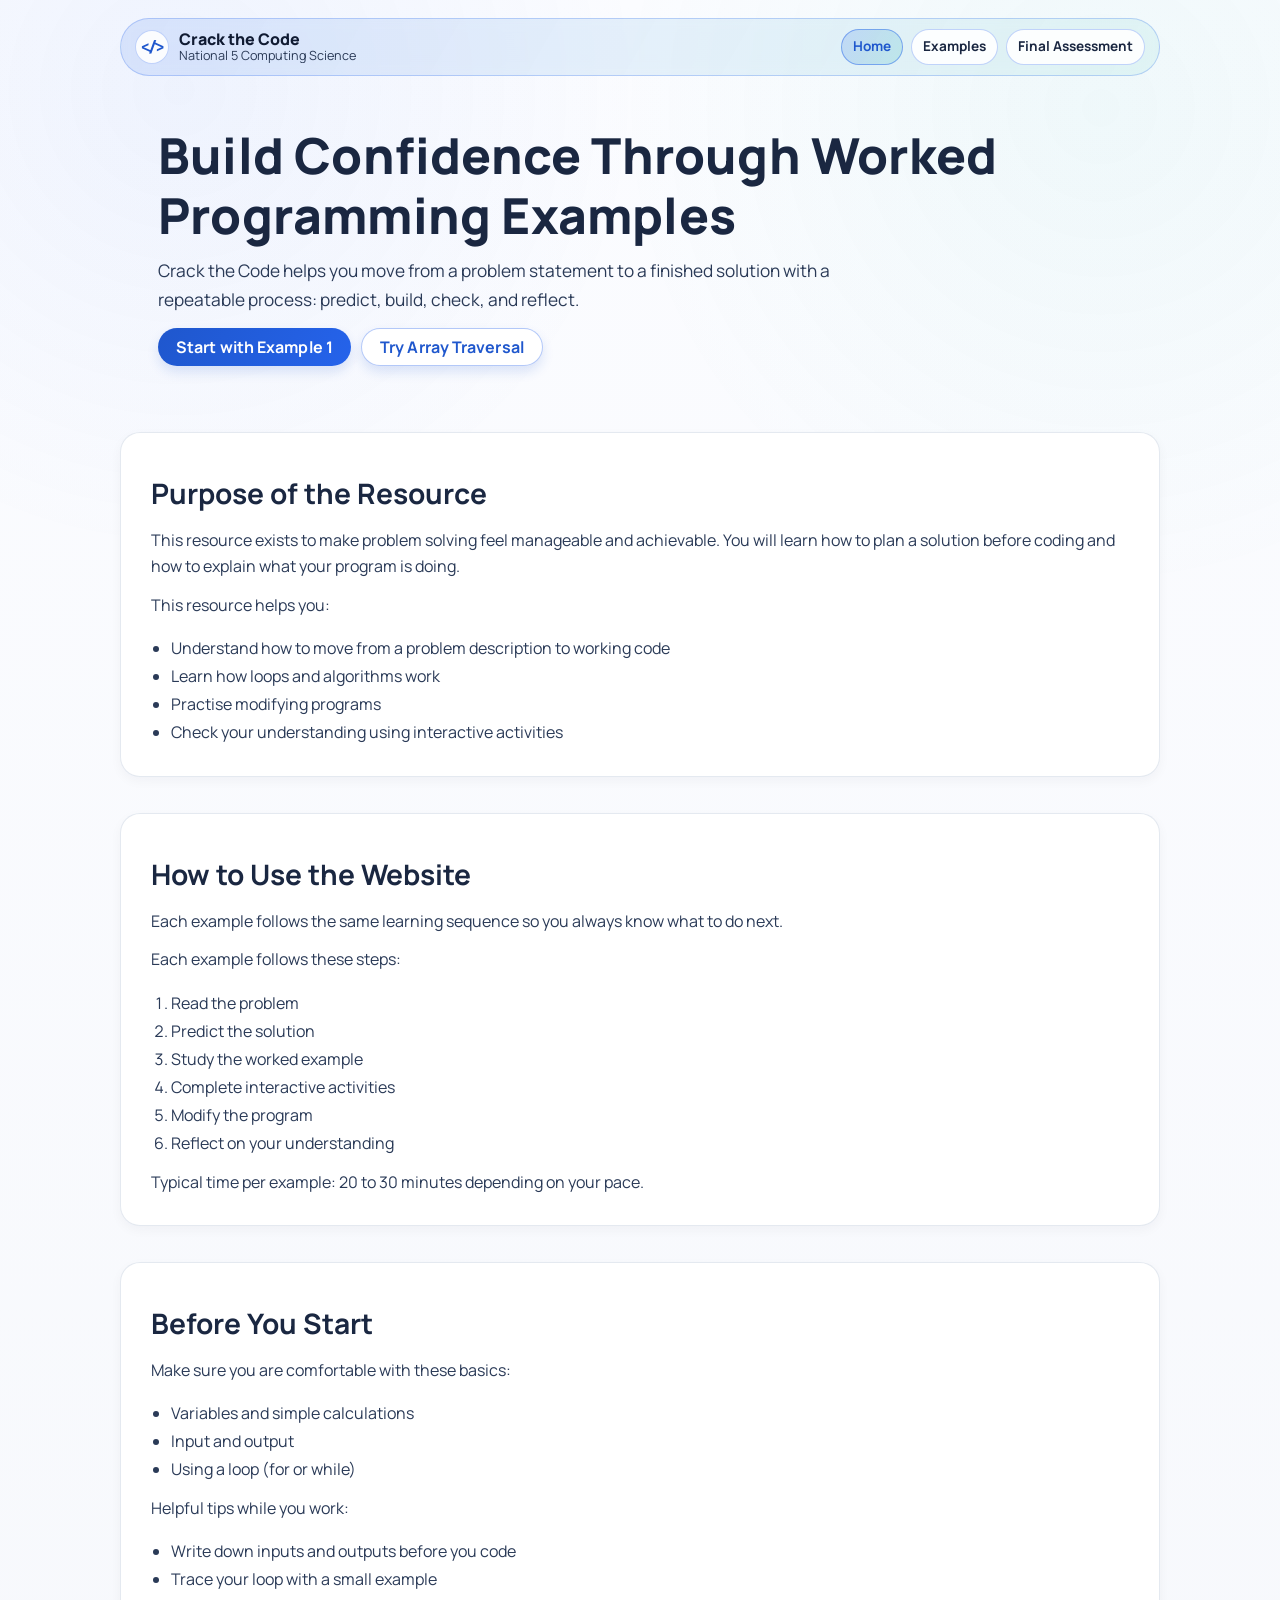
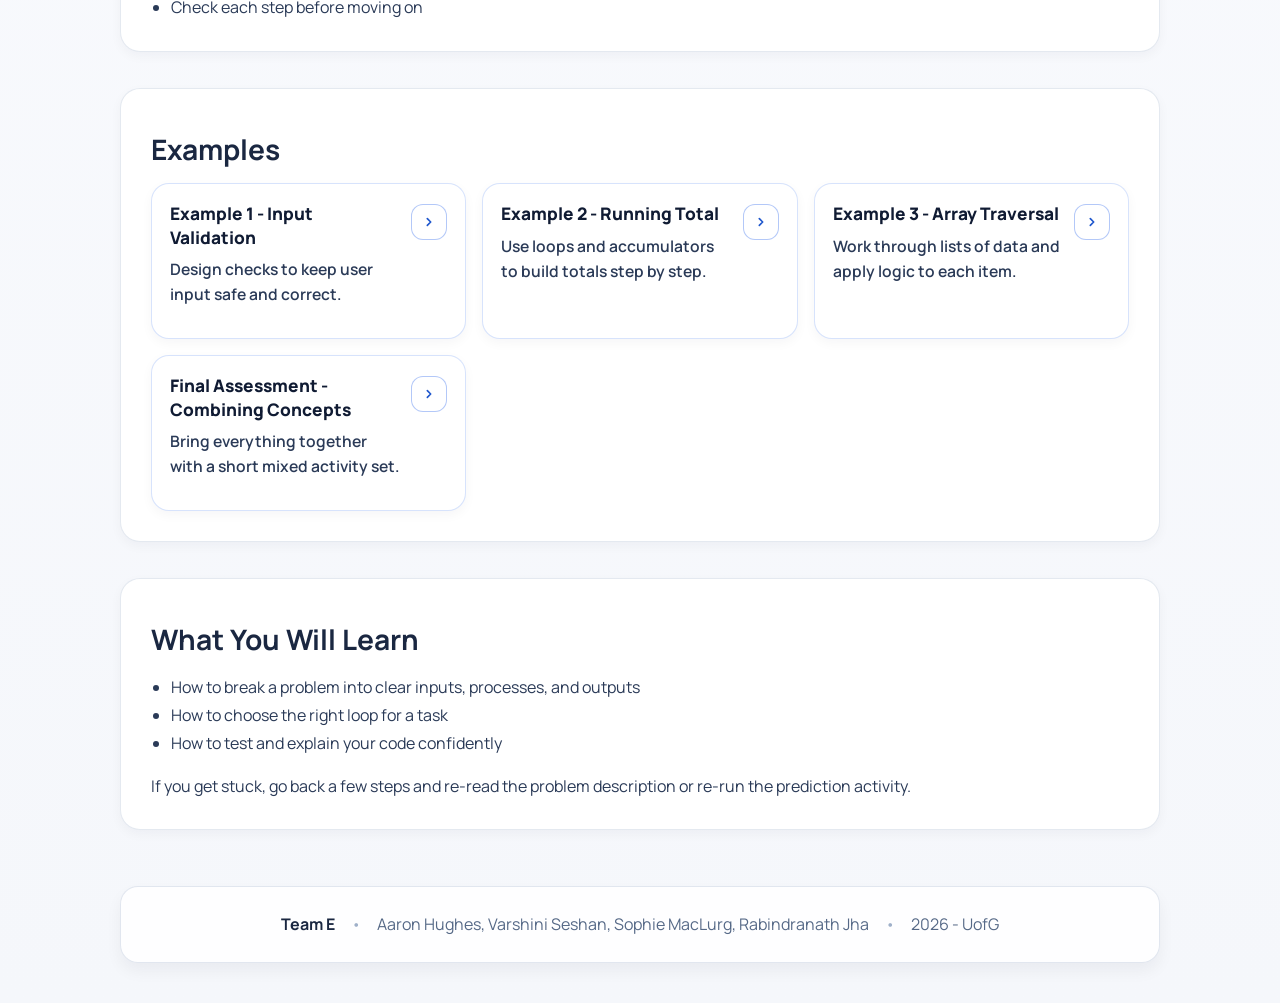
==== commit 4d0785e0: "Third phase of updated design" ====
--- a/docs/index.html
+++ b/docs/index.html
@@ -7,20 +7,38 @@
     <link rel="stylesheet" href="css/styles.css" />
   </head>
   <body class="page">
-    <header class="hero">
-      <div class="hero-meta">
-        <p class="eyebrow">National 5 Computing Science</p>
-        <div class="topbar">
-          <span>Computing Science Education Theory and Practice</span>
+    <div class="appbar" id="appbar">
+      <div class="appbar-brand-wrap">
+        <span class="appbar-brand-icon" aria-hidden="true">&lt;/&gt;</span>
+        <div class="appbar-brand-stack">
+          <div class="appbar-brand">Crack the Code</div>
+          <div class="appbar-subtitle">National 5 Computing Science</div>
         </div>
       </div>
-      <h1 class="hero-title">Crack the Code</h1>
+
+      <button class="appbar-menu-toggle" id="appbarMenuToggle" aria-expanded="false" aria-controls="appbarNavActions" type="button">Menu</button>
+
+      <nav class="appbar-nav-actions" id="appbarNavActions" aria-label="Quick links">
+        <a class="appbar-nav-pill is-active" href="index.html">Home</a>
+        <a class="appbar-nav-pill" href="#examples">Examples</a>
+        <a class="appbar-nav-pill" href="pages/assessment.html">Final Assessment</a>
+        <a class="appbar-nav-pill appbar-resume" id="appbarResumeLink" href="#" hidden>
+          Resume
+          <span class="appbar-status-dot" aria-hidden="true"></span>
+        </a>
+      </nav>
+    </div>
+
+    <header class="hero hero-main">
+      <h1 class="hero-title">Build Confidence Through Worked Programming Examples</h1>
       <p class="hero-summary">
-        Crack the Code is a guided space to build confidence in programming by
-        moving from a real problem to a working solution. Each example guides you
-        through planning, coding, and testing so you can see how successful
-        programmers think.
+        Crack the Code helps you move from a problem statement to a finished
+        solution with a repeatable process: predict, build, check, and reflect.
       </p>
+      <div class="hero-actions">
+        <a class="check-btn" href="pages/example1.html">Start with Example 1</a>
+        <a class="check-btn outline-btn" href="pages/example3.html">Try Array Traversal</a>
+      </div>
     </header>
 
     <main class="content">
@@ -76,7 +94,7 @@
         </ul>
       </section>
 
-      <section class="card">
+      <section class="card examples-card" id="examples">
         <h2>Examples</h2>
         <ul class="example-list">
           <li class="example-item">
--- a/docs/css/styles.css
+++ b/docs/css/styles.css
@@ -1,22 +1,33 @@
+@import url("https://fonts.googleapis.com/css2?family=Manrope:wght@500;600;700;800&family=JetBrains+Mono:wght@600;700&display=swap");
+
 :root {
   color-scheme: light;
-  --ink-900: #0a1425;
-  --ink-800: #13213c;
-  --ink-700: #22324e;
-  --ink-500: #4a5c74;
-  --ink-300: #90a1ba;
-  --slate-100: #e6eef6;
-  --slate-50: #f2f7fc;
+  --ink-950: #0b1324;
+  --ink-900: #101b33;
+  --ink-800: #1a2741;
+  --ink-700: #2a3a57;
+  --ink-500: #566987;
+  --ink-300: #9fb0c9;
+  --slate-150: #dbe7f5;
+  --slate-100: #e8f0fa;
+  --slate-50: #f4f8fd;
   --paper: #ffffff;
-  --accent-600: #1f66d1;
-  --accent-500: #2f7fe0;
-  --accent-200: #c7defa;
-  --teal-500: #1fb7a6;
-  --teal-200: #b9efe6;
-  --shadow-1: 0 16px 36px rgba(6, 14, 28, 0.08);
-  --shadow-2: 0 10px 20px rgba(6, 14, 28, 0.12);
-  --radius-1: 8px;
-  --radius-2: 12px;
+  --accent-700: #1f57cd;
+  --accent-600: #2563eb;
+  --accent-500: #3b82f6;
+  --accent-300: #93c5fd;
+  --accent-200: #cfe4ff;
+  --teal-600: #0e9f9a;
+  --teal-500: #14b8a6;
+  --teal-200: #b7efe8;
+  --success-600: #0e9f6e;
+  --danger-600: #dc3545;
+  --shadow-1: 0 16px 36px rgba(15, 25, 45, 0.08);
+  --shadow-2: 0 12px 26px rgba(13, 24, 43, 0.12);
+  --shadow-focus: 0 0 0 4px rgba(59, 130, 246, 0.2);
+  --radius-1: 10px;
+  --radius-2: 16px;
+  --radius-pill: 999px;
   --space-1: 8px;
   --space-2: 12px;
   --space-3: 16px;
@@ -25,9 +36,10 @@
   --space-6: 40px;
   --space-7: 56px;
   --space-8: 72px;
-  --max-width: 1000px;
-  --font-display: "IBM Plex Sans", "Segoe UI", "Helvetica Neue", Arial, sans-serif;
-  --font-body: "IBM Plex Sans", "Segoe UI", "Helvetica Neue", Arial, sans-serif;
+  --max-width: 1040px;
+  --font-display: "Manrope", "Segoe UI", "Helvetica Neue", Arial, sans-serif;
+  --font-body: "Manrope", "Segoe UI", "Helvetica Neue", Arial, sans-serif;
+  --font-code: "JetBrains Mono", "SFMono-Regular", Consolas, "Liberation Mono", Menlo, monospace;
 }
 
 *,
@@ -36,13 +48,25 @@
   box-sizing: border-box;
 }
 
+html {
+  -webkit-font-smoothing: antialiased;
+  -moz-osx-font-smoothing: grayscale;
+  text-rendering: optimizeLegibility;
+}
+
+@property --edge-angle {
+  syntax: "<angle>";
+  inherits: false;
+  initial-value: 0deg;
+}
+
 body {
   margin: 0;
   font-family: var(--font-body);
   color: var(--ink-900);
-  background:
-    linear-gradient(180deg, #f4f9ff 0%, #eef6ff 48%, #ffffff 100%);
+  background: linear-gradient(180deg, #fbfcff 0%, #f5f7fb 100%);
   min-height: 100vh;
+  line-height: 1.6;
 }
 
 body::before {
@@ -50,27 +74,346 @@
   position: fixed;
   inset: 0;
   background:
-    linear-gradient(120deg, rgba(31, 102, 209, 0.1), rgba(31, 183, 166, 0.06) 45%, transparent 70%),
-    repeating-linear-gradient(
-      90deg,
-      rgba(13, 23, 41, 0.035),
-      rgba(13, 23, 41, 0.035) 1px,
-      transparent 1px,
-      transparent 90px
-    );
+    radial-gradient(circle at 14% 10%, rgba(37, 99, 235, 0.06), transparent 34%),
+    radial-gradient(circle at 86% 12%, rgba(20, 184, 166, 0.05), transparent 36%);
   pointer-events: none;
   z-index: -1;
+}
+
+::selection {
+  background: rgba(59, 130, 246, 0.22);
+  color: var(--ink-950);
+}
+
+.floating-nav {
+  position: fixed;
+  top: 18px;
+  left: 50%;
+  transform: translateX(-50%);
+  width: min(calc(100% - 32px), min(1100px, var(--max-width)));
+  z-index: 999;
+  display: flex;
+  align-items: center;
+  justify-content: space-between;
+  gap: 10px;
+  padding: 9px 14px;
+  border: 1px solid rgba(37, 99, 235, 0.25);
+  border-radius: var(--radius-pill);
+  background: linear-gradient(120deg, rgba(37, 99, 235, 0.12), rgba(20, 184, 166, 0.08));
+  backdrop-filter: blur(6px);
+}
+
+.floating-nav-brand {
+  font-weight: 800;
+  color: var(--ink-900);
+}
+
+.floating-nav-links {
+  display: inline-flex;
+  align-items: center;
+  gap: 8px;
+  flex-wrap: wrap;
+  justify-content: flex-end;
+}
+
+.floating-nav-link {
+  display: inline-flex;
+  align-items: center;
+  border: 1px solid rgba(37, 99, 235, 0.26);
+  border-radius: var(--radius-pill);
+  padding: 6px 11px;
+  background: rgba(255, 255, 255, 0.9);
+  color: var(--ink-800);
+  font-size: 0.85rem;
+  font-weight: 700;
+  text-decoration: none;
+}
+
+.floating-nav-link:hover,
+.floating-nav-link:focus-visible {
+  color: var(--accent-700);
+  background: #eef5ff;
+  border-color: rgba(37, 99, 235, 0.42);
+}
+
+@media (max-width: 760px) {
+  .floating-nav {
+    top: 14px;
+    padding: 8px 12px;
+  }
+
+  .floating-nav-brand {
+    font-size: 0.92rem;
+  }
+
+  .floating-nav-link {
+    padding: 5px 10px;
+    font-size: 0.8rem;
+  }
+}
+
+.appbar {
+  --edge-angle: 0deg;
+  width: min(calc(100% - 32px), min(1100px, var(--max-width)));
+  margin: 0;
+  position: fixed;
+  top: 18px;
+  left: 50%;
+  transform: translateX(-50%);
+  z-index: 20;
+  border: 1px solid rgba(37, 99, 235, 0.25);
+  border-radius: var(--radius-pill);
+  background: linear-gradient(120deg, rgba(37, 99, 235, 0.12), rgba(20, 184, 166, 0.08));
+  backdrop-filter: blur(6px);
+  padding: 10px 14px;
+  display: flex;
+  justify-content: space-between;
+  align-items: center;
+  gap: 12px;
+  overflow: clip;
+  transition: transform 220ms ease;
+}
+
+.appbar::after {
+  content: "";
+  position: absolute;
+  inset: -1px;
+  border-radius: inherit;
+  padding: 2px;
+  background: conic-gradient(
+    from calc(-45deg + var(--edge-angle)),
+    transparent 0deg,
+    transparent 300deg,
+    rgba(37, 99, 235, 0.85) 322deg,
+    rgba(37, 99, 235, 0.98) 340deg,
+    rgba(20, 184, 166, 0.9) 360deg
+  );
+  -webkit-mask:
+    linear-gradient(#000 0 0) content-box,
+    linear-gradient(#000 0 0);
+  -webkit-mask-composite: xor;
+  mask:
+    linear-gradient(#000 0 0) content-box,
+    linear-gradient(#000 0 0);
+  mask-composite: exclude;
+  opacity: 0;
+  pointer-events: none;
+  transition: opacity 180ms ease;
+  filter: drop-shadow(0 0 6px rgba(37, 99, 235, 0.2)) drop-shadow(0 0 10px rgba(20, 184, 166, 0.14));
+}
+
+.appbar:hover,
+.appbar:focus-within {
+  transform: translateX(-50%) translateY(-2px);
+}
+
+.appbar:hover::after,
+.appbar:focus-within::after {
+  opacity: 1;
+  animation: edgeSweepBalanced 1.9s linear infinite;
+}
+
+.appbar-brand-wrap {
+  display: inline-flex;
+  align-items: center;
+  gap: 10px;
+  position: relative;
+  z-index: 1;
+  min-width: 0;
+}
+
+.appbar-brand-icon {
+  width: 34px;
+  height: 34px;
+  border-radius: var(--radius-pill);
+  border: 1px solid rgba(37, 99, 235, 0.28);
+  background: rgba(255, 255, 255, 0.9);
+  display: inline-flex;
+  align-items: center;
+  justify-content: center;
+  color: var(--accent-700);
+  font-weight: 800;
+  font-family: var(--font-code);
+  font-size: 0.9rem;
+  flex: 0 0 34px;
+}
+
+.appbar-brand-stack {
+  min-width: 0;
+}
+
+.appbar-brand {
+  font-weight: 800;
+  color: var(--ink-900);
+  line-height: 1.1;
+}
+
+.appbar-subtitle {
+  font-size: 0.79rem;
+  color: var(--ink-700);
+  line-height: 1.2;
+  white-space: nowrap;
+  overflow: hidden;
+  text-overflow: ellipsis;
+}
+
+.appbar-menu-toggle {
+  display: none;
+  position: relative;
+  z-index: 2;
+  padding: 7px 12px;
+  border: 1px solid rgba(37, 99, 235, 0.3);
+  background: rgba(255, 255, 255, 0.95);
+  color: var(--accent-700);
+  border-radius: var(--radius-pill);
+  font-weight: 700;
+  overflow: clip;
+}
+
+.appbar-nav-actions {
+  position: relative;
+  z-index: 1;
+  display: flex;
+  align-items: center;
+  gap: 8px;
+  flex-wrap: wrap;
+  justify-content: flex-end;
+}
+
+.appbar-nav-pill {
+  display: inline-flex;
+  align-items: center;
+  gap: 6px;
+  border: 1px solid rgba(37, 99, 235, 0.28);
+  border-radius: var(--radius-pill);
+  padding: 6px 11px;
+  font-size: 0.85rem;
+  color: var(--ink-800);
+  background: rgba(255, 255, 255, 0.88);
+  text-decoration: none;
+  font-weight: 700;
+  transition: background 0.18s ease, border-color 0.18s ease, color 0.18s ease;
+  position: relative;
+  overflow: clip;
+}
+
+.appbar-nav-pill:hover,
+.appbar-nav-pill:focus-visible {
+  background: #eef5ff;
+  border-color: rgba(37, 99, 235, 0.45);
+  color: var(--accent-700);
+}
+
+.appbar-nav-pill.is-active {
+  background: linear-gradient(120deg, rgba(37, 99, 235, 0.18), rgba(20, 184, 166, 0.16));
+  border-color: rgba(37, 99, 235, 0.48);
+  color: var(--accent-700);
+}
+
+.appbar-status-dot {
+  width: 8px;
+  height: 8px;
+  border-radius: var(--radius-pill);
+  background: var(--success-600);
+  box-shadow: 0 0 0 3px rgba(14, 159, 110, 0.18);
+  animation: statusDotPulse 1.35s ease-in-out infinite;
+}
+
+.appbar-resume[hidden] {
+  display: none !important;
+}
+
+.hero.hero-main {
+  background: transparent;
+  border: none;
+  box-shadow: none;
+  padding-top: 86px;
+}
+
+.hero.hero-main .hero-summary {
+  max-width: 66ch;
+}
+
+.hero.hero-main .hero-actions {
+  margin-top: 14px;
+  display: flex;
+  gap: 10px;
+  flex-wrap: wrap;
+}
+
+.hero.hero-main .outline-btn {
+  border: 1px solid rgba(37, 99, 235, 0.35);
+  background: #fff;
+  color: var(--accent-700);
+}
+
+.hero.hero-main .outline-btn:hover,
+.hero.hero-main .outline-btn:focus-visible {
+  background: #eef5ff;
+  color: var(--accent-700);
+}
+
+@media (max-width: 980px) {
+  .appbar-subtitle {
+    max-width: 220px;
+  }
+
+  .appbar-menu-toggle {
+    display: inline-flex;
+  }
+
+  .appbar-nav-actions {
+    position: absolute;
+    top: calc(100% + 8px);
+    right: 0;
+    min-width: 235px;
+    max-width: 90vw;
+    background: #ffffff;
+    border: 1px solid rgba(159, 176, 201, 0.35);
+    border-radius: 16px;
+    box-shadow: 0 12px 24px rgba(11, 19, 36, 0.1);
+    padding: 10px;
+    display: none;
+    flex-direction: column;
+    align-items: stretch;
+    gap: 8px;
+  }
+
+  .appbar-nav-actions.is-open {
+    display: flex;
+  }
+
+  .appbar-nav-pill {
+    justify-content: center;
+    width: 100%;
+  }
+}
+
+@media (max-width: 760px) {
+  .appbar {
+    border-radius: 18px;
+    top: 14px;
+  }
+
+  .hero.hero-main {
+    padding-top: 84px;
+  }
 }
 
 .hero,
 .content,
 .site-footer {
-  width: min(100% - 32px, var(--max-width));
+  width: min(100% - 32px, min(1100px, var(--max-width)));
   margin: 0 auto;
 }
 
 .hero {
-  padding: var(--space-8) 0 var(--space-6);
+  margin-top: var(--space-6);
+  padding: clamp(20px, 4vw, 38px);
+  border-radius: 28px;
+  border: 1px solid rgba(159, 176, 201, 0.3);
+  background: #ffffff;
+  box-shadow: 0 8px 18px rgba(13, 24, 43, 0.05);
   text-align: left;
 }
 
@@ -91,37 +434,39 @@
 }
 
 .back-home {
-  background: var(--accent-600);
+  background: linear-gradient(120deg, var(--accent-700), var(--accent-600));
   border: none;
   color: #ffffff;
-  padding: 10px 22px;
-  font-size: 13.333333px;
+  padding: 11px 20px;
+  font-size: 0.88rem;
+  letter-spacing: 0.1px;
+  box-shadow: 0 8px 16px rgba(31, 87, 205, 0.16);
 }
 
 .back-home:hover {
-  background: var(--accent-500);
+  background: linear-gradient(120deg, var(--accent-600), var(--accent-500));
   color: #ffffff;
 }
 
 .topbar {
   display: inline-flex;
   align-items: center;
-  padding: 6px 14px;
-  border-radius: 999px;
-  border: 1px solid rgba(31, 102, 209, 0.25);
-  background: linear-gradient(90deg, rgba(31, 102, 209, 0.12), rgba(31, 183, 166, 0.08));
+  padding: 8px 14px;
+  border-radius: var(--radius-pill);
+  border: 1px solid rgba(37, 99, 235, 0.2);
+  background: linear-gradient(90deg, rgba(37, 99, 235, 0.1), rgba(20, 184, 166, 0.08));
   color: var(--ink-800);
   font-size: 0.85rem;
-  font-weight: 600;
-  letter-spacing: 0.3px;
+  font-weight: 700;
+  letter-spacing: 0.2px;
 }
 
 .eyebrow {
-  font-weight: 600;
+  font-weight: 700;
   color: var(--ink-500);
-  letter-spacing: 0.5px;
+  letter-spacing: 0.7px;
   text-transform: uppercase;
-  font-size: 0.85rem;
+  font-size: 0.78rem;
   margin: 0;
 }
 
@@ -135,12 +480,14 @@
 .hero-title {
   font-size: clamp(2.1rem, 4.5vw, 3.1rem);
   letter-spacing: 0.2px;
-  font-weight: 750;
+  font-weight: 800;
+  font-family: var(--font-display);
 }
 
 h2 {
   font-size: clamp(1.3rem, 2.2vw, 1.8rem);
-  font-weight: 650;
+  font-weight: 700;
+  font-family: var(--font-display);
 }
 
 .hero-summary,
@@ -153,46 +500,63 @@
 }
 
 .hero-summary {
-  max-width: none;
+  max-width: 72ch;
   margin: 0;
+  font-size: clamp(1rem, 1.6vw, 1.08rem);
 }
 
 .content {
   display: grid;
-  gap: var(--space-5);
-  padding-bottom: var(--space-7);
+  gap: clamp(18px, 2.4vw, 28px);
+  padding: var(--space-5) 0 var(--space-7);
 }
 
 .stepper-header {
-  display: flex;
-  align-items: baseline;
-  justify-content: space-between;
+  position: sticky;
+  top: 14px;
+  z-index: 8;
+  display: grid;
+  grid-template-columns: auto minmax(140px, 1fr) auto;
+  align-items: center;
   gap: var(--space-3);
-  padding: var(--space-3) var(--space-5);
-  border-radius: var(--radius-2);
-  border: 1px solid var(--slate-100);
+  padding: 14px clamp(16px, 2.8vw, 26px);
+  border-radius: 18px;
+  border: 1px solid rgba(159, 176, 201, 0.34);
   background: #ffffff;
-  box-shadow: var(--shadow-1);
+  box-shadow: 0 6px 14px rgba(11, 19, 36, 0.05);
 }
 
 .stepper-progress {
   font-weight: 700;
   color: var(--ink-800);
+  white-space: nowrap;
 }
 
 .stepper-progress-note {
   color: var(--ink-500);
   font-size: 0.95rem;
+  text-align: right;
+  white-space: nowrap;
+  transition: color 0.2s ease;
+}
+
+.stepper-progress-note.is-ready {
+  color: var(--success-600);
+}
+
+.stepper-progress-note.is-pending {
+  color: var(--ink-500);
 }
 
 .stepper-bar {
   flex: 1;
-  height: 8px;
+  height: 10px;
   background: var(--slate-100);
-  border-radius: 999px;
+  border-radius: var(--radius-pill);
   overflow: hidden;
   position: relative;
   min-width: 120px;
+  box-shadow: inset 0 0 0 1px rgba(16, 27, 51, 0.05);
 }
 
 .stepper-bar-fill {
@@ -209,12 +573,15 @@
 
 .step-section.active {
   display: block;
+  animation: fadeIn 0.26s ease-out;
 }
 
 .stepper-controls {
   display: flex;
   justify-content: space-between;
-  gap: var(--space-2);
+  gap: var(--space-3);
+  align-items: center;
+  padding: 6px 2px 0;
 }
 
 .completion-screen {
@@ -234,10 +601,10 @@
   width: min(100% - 32px, var(--max-width));
   margin: 0 auto;
   background: #ffffff;
-  border: 1px solid var(--slate-100);
-  border-radius: var(--radius-2);
-  box-shadow: var(--shadow-1);
-  padding: var(--space-6);
+  border: 1px solid rgba(159, 176, 201, 0.3);
+  border-radius: 24px;
+  box-shadow: 0 10px 20px rgba(11, 19, 36, 0.06);
+  padding: clamp(28px, 4vw, 46px);
   text-align: center;
 }
 
@@ -273,25 +640,83 @@
 }
 
 .card {
-  background: var(--paper);
-  padding: var(--space-5);
-  border-radius: var(--radius-2);
-  box-shadow: var(--shadow-1);
-  border: 1px solid var(--slate-100);
+  --edge-angle: 0deg;
+  background: #ffffff;
+  padding: clamp(20px, 3.4vw, 30px);
+  border-radius: 20px;
+  box-shadow: 0 4px 12px rgba(13, 24, 43, 0.04);
+  border: 1px solid rgba(159, 176, 201, 0.28);
   position: relative;
+  overflow: clip;
+  transition: transform 220ms ease, box-shadow 220ms ease, border-color 220ms ease;
 }
 
 .card::before {
+  content: none;
+}
+
+.card::after,
+.example-item::after {
   content: "";
   position: absolute;
-  inset: 16px 16px auto 16px;
-  height: 3px;
-  border-radius: 999px;
-  background: linear-gradient(90deg, var(--accent-600), rgba(31, 183, 166, 0.25));
+  inset: -1px;
+  border-radius: inherit;
+  padding: 2px;
+  background: conic-gradient(
+    from calc(-45deg + var(--edge-angle)),
+    transparent 0deg,
+    transparent 300deg,
+    rgba(37, 99, 235, 0.85) 322deg,
+    rgba(37, 99, 235, 0.98) 340deg,
+    rgba(20, 184, 166, 0.9) 360deg
+  );
+  -webkit-mask:
+    linear-gradient(#000 0 0) content-box,
+    linear-gradient(#000 0 0);
+  -webkit-mask-composite: xor;
+  mask:
+    linear-gradient(#000 0 0) content-box,
+    linear-gradient(#000 0 0);
+  mask-composite: exclude;
+  opacity: 0;
+  pointer-events: none;
+  transition: opacity 180ms ease;
+  filter: drop-shadow(0 0 6px rgba(37, 99, 235, 0.22)) drop-shadow(0 0 10px rgba(20, 184, 166, 0.16));
+}
+
+.card:hover,
+.card:focus-within,
+.example-item:hover,
+.example-item:focus-within {
+  transform: translateY(-2px);
+  box-shadow: 0 10px 20px rgba(11, 19, 36, 0.08);
+}
+
+.card:hover::after,
+.card:focus-within::after,
+.example-item:hover::after,
+.example-item:focus-within::after {
+  opacity: 1;
+  animation: edgeSweepBalanced 1.9s linear infinite;
+}
+
+.examples-card:hover,
+.examples-card:focus-within {
+  transform: none;
+  box-shadow: 0 4px 12px rgba(13, 24, 43, 0.04);
+  border-color: rgba(159, 176, 201, 0.28);
+  background: #ffffff;
+  animation: none;
+}
+
+.examples-card:hover::after,
+.examples-card:focus-within::after {
+  opacity: 0;
+  animation: none;
 }
 
 .card h2 {
-  padding-top: var(--space-2);
+  padding-top: calc(var(--space-3) - 2px);
 }
 
 .card + .card {
@@ -308,16 +733,16 @@
 
 .card > ul,
 .card > ol {
-  margin-top: var(--space-2);
+  margin-top: var(--space-3);
 }
 
 ul,
 ol {
   margin: var(--space-2) 0 0;
-  padding-left: 1.2rem;
+  padding-left: 1.25rem;
   color: var(--ink-700);
   font-size: 1rem;
-  line-height: 1.7;
+  line-height: 1.75;
 }
 
 ul {
@@ -342,87 +767,87 @@
 .example-list {
   display: grid;
   gap: var(--space-3);
+  grid-template-columns: repeat(auto-fit, minmax(240px, 1fr));
   padding: 0;
   margin: var(--space-3) 0 0;
   list-style: none;
 }
 
 .example-item {
-  background: linear-gradient(135deg, rgba(199, 222, 250, 0.35), rgba(185, 239, 230, 0.35), rgba(255, 255, 255, 0.9));
-  border: 1px solid rgba(31, 102, 209, 0.2);
-  border-radius: var(--radius-1);
-  padding: var(--space-3) var(--space-4);
-  box-shadow: var(--shadow-2);
-  transition: transform 180ms ease, box-shadow 180ms ease, border-color 180ms ease;
-}
-
-.example-item:hover {
-  transform: translateY(-2px);
-  box-shadow: 0 16px 30px rgba(7, 12, 24, 0.16);
-  border-color: rgba(31, 102, 209, 0.45);
+  --edge-angle: 0deg;
+  background: #ffffff;
+  border: 1px solid rgba(37, 99, 235, 0.18);
+  border-radius: 18px;
+  padding: 18px 18px 16px;
+  box-shadow: 0 4px 12px rgba(13, 24, 43, 0.04);
+  position: relative;
+  overflow: clip;
+  transition: transform 220ms ease, box-shadow 220ms ease, border-color 220ms ease;
 }
 
 .example-item a {
-  display: grid;
-  grid-template-columns: 1fr auto;
-  grid-template-rows: auto auto;
-  column-gap: 12px;
-  row-gap: 6px;
-  align-items: center;
+  display: flex;
+  flex-direction: column;
+  align-items: flex-start;
+  gap: 8px;
   width: 100%;
-  min-height: 44px;
+  min-height: 120px;
+  position: relative;
+  padding-right: 48px;
 }
 
 .example-title {
-  font-size: 1.05rem;
-  font-weight: 700;
-  color: var(--accent-600);
+  font-size: 1.08rem;
+  line-height: 1.35;
+  font-weight: 800;
+  color: var(--ink-900);
 }
 
 .example-summary {
   font-size: 0.98rem;
   color: var(--ink-700);
+  line-height: 1.6;
 }
 
 .example-item a::after {
   content: "Go";
-  color: var(--accent-600);
+  color: var(--accent-700);
   display: inline-flex;
   align-items: center;
   justify-content: center;
-  width: auto;
-  height: 26px;
-  border-radius: 999px;
-  background: rgba(31, 102, 209, 0.1);
-  border: 1px solid rgba(31, 102, 209, 0.25);
-  background-image: url("data:image/svg+xml;utf8,<svg xmlns='http://www.w3.org/2000/svg' width='12' height='12' viewBox='0 0 12 12' fill='none' stroke='%231f66d1' stroke-width='2' stroke-linecap='round' stroke-linejoin='round'><path d='M4 2l4 4-4 4'/></svg>");
+  width: 36px;
+  height: 36px;
+  border-radius: 12px;
+  background: #ffffff;
+  border: 1px solid rgba(37, 99, 235, 0.35);
+  background-image: url("data:image/svg+xml;utf8,<svg xmlns='http://www.w3.org/2000/svg' width='12' height='12' viewBox='0 0 12 12' fill='none' stroke='%231f57cd' stroke-width='2' stroke-linecap='round' stroke-linejoin='round'><path d='M4 2l4 4-4 4'/></svg>");
   background-repeat: no-repeat;
-  background-position: right 8px center;
+  background-position: center;
   background-size: 10px 10px;
-  padding: 0 22px 0 10px;
-  transform: translateX(-6px);
-  opacity: 0;
-  grid-column: 2;
-  grid-row: 1 / span 2;
-  align-self: center;
+  padding: 0;
+  transform: translateX(0);
+  opacity: 1;
+  position: absolute;
+  right: 0;
+  top: 2px;
+  font-size: 0;
   transition:
     transform 180ms ease,
-    opacity 180ms ease,
     background 180ms ease,
+    box-shadow 180ms ease,
     border-color 180ms ease;
 }
 
 .example-item:hover a::after,
 .example-item:focus-within a::after {
-  transform: translateX(4px);
-  opacity: 1;
-  color: var(--accent-600);
-  background: linear-gradient(90deg, rgba(31, 102, 209, 0.18), rgba(31, 183, 166, 0.18));
-  border-color: rgba(31, 102, 209, 0.4);
-  background-image: url("data:image/svg+xml;utf8,<svg xmlns='http://www.w3.org/2000/svg' width='12' height='12' viewBox='0 0 12 12' fill='none' stroke='%231f66d1' stroke-width='2' stroke-linecap='round' stroke-linejoin='round'><path d='M4 2l4 4-4 4'/></svg>");
+  transform: translateX(1px);
+  background: #dbeafe;
+  border-color: var(--accent-600);
+  background-image: url("data:image/svg+xml;utf8,<svg xmlns='http://www.w3.org/2000/svg' width='12' height='12' viewBox='0 0 12 12' fill='none' stroke='%231f57cd' stroke-width='2' stroke-linecap='round' stroke-linejoin='round'><path d='M4 2l4 4-4 4'/></svg>");
   background-repeat: no-repeat;
-  background-position: right 8px center;
+  background-position: center;
   background-size: 10px 10px;
+  box-shadow: 0 6px 12px rgba(31, 87, 205, 0.16);
 }
 
 .example-item a:active {
@@ -431,7 +856,7 @@
 
 .step-box code {
   display: block;
-  font-family: "Courier New", Courier, monospace;
+  font-family: var(--font-code);
   font-size: 0.95rem;
   line-height: 1.6;
   color: var(--ink-900);
@@ -483,14 +908,27 @@
   min-width: 44px;
   height: 36px;
   padding: 0 12px;
-  background: var(--accent-200);
+  border-radius: var(--radius-pill);
+  background: #eef5ff;
   color: var(--ink-800);
-  border: 1px solid rgba(31, 102, 209, 0.35);
+  border: 1px solid rgba(37, 99, 235, 0.24);
+  box-shadow: none;
+}
+
+.mc-buttons button:hover {
+  background: #e4efff;
+}
+
+.mc-buttons button:not(.check-btn):hover {
+  background: #e4efff;
+  color: var(--ink-800);
+  box-shadow: none;
+  border-color: rgba(37, 99, 235, 0.34);
 }
 
 .mc-buttons .check-btn {
   min-width: 90px;
-  background: var(--accent-600);
+  background: linear-gradient(120deg, var(--accent-700), var(--accent-600));
   color: #ffffff;
   border: none;
 }
@@ -509,21 +947,39 @@
 
 .code-line {
   text-align: left;
-  border: 1px solid #e3e6dd;
+  border: 1px solid #dbe7f5;
   padding: 10px 12px;
-  font-family: "Courier New", Courier, monospace;
+  font-family: var(--font-code);
   font-weight: 700;
   color: var(--ink-900);
-  background: #fbfbf6;
+  background: #f9fbff;
   cursor: pointer;
+  border-radius: var(--radius-pill);
+  box-shadow: none;
+  transition: background 0.18s ease, border-color 0.18s ease, transform 0.18s ease;
+}
+
+.code-line:hover {
+  background: #f2f8ff;
+  border-color: #bfd6f6;
+  color: var(--ink-900);
+  transform: translateX(1px);
+}
+
+.code-line.selected,
+.code-line.selected:hover,
+.code-line.selected:focus-visible {
+  background: var(--accent-600);
+  color: #ffffff;
+  border-color: var(--accent-600);
 }
 
 .trace-table {
   width: 100%;
   border-collapse: collapse;
   margin: var(--space-2) 0;
-  background: #fbfbf6;
-  border: 1px solid #e3e6dd;
+  background: #f9fbff;
+  border: 1px solid #dbe7f5;
   border-radius: var(--radius-1);
   overflow: hidden;
 }
@@ -531,12 +987,12 @@
 .trace-table th,
 .trace-table td {
   padding: 10px 12px;
-  border-bottom: 1px solid #e3e6dd;
+  border-bottom: 1px solid #e2ebf8;
   text-align: left;
 }
 
 .trace-table thead th {
-  background: #f5f2e9;
+  background: #eff5ff;
   color: var(--ink-700);
 }
 
@@ -552,14 +1008,19 @@
 }
 
 .site-footer {
-  padding: var(--space-5) 0 var(--space-6);
-  border-top: 1px solid var(--slate-100);
+  margin: 0 auto var(--space-6);
+  padding: clamp(16px, 3.2vw, 24px) clamp(14px, 2.6vw, 26px);
+  border: 1px solid rgba(159, 176, 201, 0.3);
+  border-radius: 18px;
+  background: rgba(255, 255, 255, 0.84);
+  backdrop-filter: blur(8px);
   color: var(--ink-500);
   font-size: 0.95rem;
   display: flex;
   flex-direction: column;
-  gap: var(--space-1);
+  gap: 6px;
   text-align: center;
+  box-shadow: 0 8px 16px rgba(11, 19, 36, 0.05);
 }
 
 .site-footer p {
@@ -568,8 +1029,8 @@
 }
 
 .site-footer p:first-of-type {
-  font-weight: 600;
-  color: var(--ink-700);
+  font-weight: 700;
+  color: var(--ink-800);
 }
 
 @media (min-width: 720px) {
@@ -580,28 +1041,50 @@
   }
 
   .site-footer p + p::before {
-    content: "";
-    margin: 0;
+    content: "•";
+    color: var(--ink-300);
+    margin-right: var(--space-3);
   }
 }
 
 @media (max-width: 720px) {
   .hero {
-    padding: var(--space-6) 0 var(--space-4);
+    margin-top: var(--space-4);
+    padding: var(--space-4) var(--space-3);
+    border-radius: 22px;
+  }
+
+  .hero-summary {
+    max-width: 100%;
   }
 
   .card {
     padding: var(--space-4);
+    border-radius: 16px;
   }
 
   p {
     font-size: 1rem;
   }
 
+  .stepper-header {
+    grid-template-columns: 1fr;
+    top: 8px;
+  }
+
+  .stepper-progress-note {
+    text-align: left;
+  }
+
   .example-item {
     padding: var(--space-3);
-  }
-
+    border-radius: 16px;
+  }
+
+  .example-item a {
+    min-height: 100px;
+    padding-right: 44px;
+  }
 }
 
 .hidden {
@@ -610,19 +1093,20 @@
 
 .step-box {
   padding: var(--space-4);
-  background: var(--slate-50);
+  background: #f7fbff;
   border-radius: var(--radius-1);
-  border-left: 5px solid var(--accent-600);
+  border: 1px solid #dbe7f5;
+  border-left: 4px solid var(--accent-500);
   margin: var(--space-3) 0;
   animation: fadeIn 0.4s ease-out;
 }
 
 .parsons-container {
-  background: var(--slate-100);
+  background: #f3f8ff;
   padding: var(--space-3);
   min-height: 180px;
   border-radius: var(--radius-1);
-  border: 2px dashed var(--accent-200);
+  border: 1px dashed #bed5f5;
   margin: var(--space-3) 0;
   display: flex;
   flex-direction: column;
@@ -635,31 +1119,38 @@
   border: 1px solid var(--ink-300);
   cursor: grab;
   border-radius: var(--radius-1);
-  font-family: 'Courier New', Courier, monospace;
+  font-family: var(--font-code);
   font-weight: 600;
   color: var(--ink-800);
-  box-shadow: var(--shadow-2);
+  box-shadow: 0 4px 10px rgba(13, 24, 43, 0.08);
   user-select: none;
+  transition: border-color 0.2s ease, box-shadow 0.2s ease, transform 0.2s ease;
+}
+
+.draggable:hover {
+  border-color: #bfd6f6;
+  box-shadow: 0 8px 14px rgba(13, 24, 43, 0.12);
+  transform: translateY(-1px);
 }
 
 pre {
-  background: #fbfbf6;
-  border: 1px solid #e3e6dd;
+  background: #f8fbff;
+  border: 1px solid #dbe7f5;
   border-radius: var(--radius-1);
   padding: var(--space-3);
   overflow-x: auto;
   color: var(--ink-900);
-  box-shadow: inset 0 0 0 1px rgba(17, 27, 46, 0.03);
+  box-shadow: inset 0 0 0 1px rgba(17, 27, 46, 0.02);
   background-image:
-    linear-gradient(transparent 31px, rgba(17, 27, 46, 0.03) 32px),
-    linear-gradient(90deg, transparent 31px, rgba(17, 27, 46, 0.02) 32px);
+    linear-gradient(transparent 31px, rgba(17, 27, 46, 0.02) 32px),
+    linear-gradient(90deg, transparent 31px, rgba(17, 27, 46, 0.012) 32px);
   background-size: 32px 32px;
 }
 
 pre code {
   background: transparent;
   color: inherit;
-  font-family: "Courier New", Courier, monospace;
+  font-family: var(--font-code);
   font-size: 0.95rem;
   line-height: 1.6;
   padding: 0;
@@ -673,23 +1164,25 @@
 }
 
 button {
-  background: var(--accent-600);
+  background: linear-gradient(120deg, var(--accent-700), var(--accent-600));
   color: white;
   border: none;
-  padding: 10px 22px;
-  border-radius: 999px;
+  padding: 10px 18px;
+  border-radius: var(--radius-pill);
   cursor: pointer;
   font-weight: 700;
   font-family: var(--font-body);
-  transition: background 0.2s, transform 0.1s;
+  letter-spacing: 0.1px;
+  box-shadow: 0 6px 12px rgba(31, 87, 205, 0.14);
+  transition: background 0.2s, transform 0.15s, box-shadow 0.2s;
 }
 
 .check-btn {
-  background: var(--accent-600);
+  background: linear-gradient(120deg, var(--accent-700), var(--accent-600));
   color: #ffffff;
   border: none;
-  padding: 10px 22px;
-  border-radius: 999px;
+  padding: 10px 18px;
+  border-radius: var(--radius-pill);
   cursor: pointer;
   font-weight: 700;
   font-family: var(--font-body);
@@ -698,28 +1191,34 @@
   justify-content: center;
   line-height: 1;
   text-decoration: none;
-  transition: background 0.2s, transform 0.1s;
+  letter-spacing: 0.1px;
+  box-shadow: 0 6px 12px rgba(31, 87, 205, 0.14);
+  transition: background 0.2s, transform 0.15s, box-shadow 0.2s;
 }
 
 button:hover {
-  background: var(--accent-500);
+  background: linear-gradient(120deg, var(--accent-600), var(--accent-500));
   color: #ffffff;
+  box-shadow: 0 8px 16px rgba(37, 99, 235, 0.18);
 }
 
 .check-btn:hover {
-  background: var(--accent-500);
+  background: linear-gradient(120deg, var(--accent-600), var(--accent-500));
   color: #ffffff;
+  box-shadow: 0 8px 16px rgba(37, 99, 235, 0.18);
 }
 
 .reset-btn {
-  background: linear-gradient(90deg, rgba(31, 102, 209, 0.18), rgba(31, 183, 166, 0.18));
+  background: linear-gradient(90deg, rgba(37, 99, 235, 0.16), rgba(20, 184, 166, 0.16));
   color: var(--accent-600);
-  border: 1px solid rgba(31, 102, 209, 0.25);
+  border: 1px solid rgba(37, 99, 235, 0.28);
+  box-shadow: none;
 }
 
 .reset-btn:hover {
-  background: linear-gradient(90deg, rgba(31, 102, 209, 0.28), rgba(31, 183, 166, 0.28));
+  background: linear-gradient(90deg, rgba(37, 99, 235, 0.24), rgba(20, 184, 166, 0.24));
   color: var(--accent-600);
+  box-shadow: none;
 }
 
 .nav-btn {
@@ -774,57 +1273,84 @@
 }
 
 button:active {
-  transform: translateY(1px);
+  transform: translateY(1px) scale(0.995);
 }
 
 .check-btn:active {
-  transform: translateY(1px);
+  transform: translateY(1px) scale(0.995);
 }
 
 input[type="text"], 
 input[type="number"] {
-  padding: 10px;
-  border: 2px solid var(--slate-100);
-  border-radius: 999px;
+  padding: 10px 12px;
+  border: 1px solid var(--slate-150);
+  border-radius: var(--radius-pill);
   font-family: var(--font-body);
   color: var(--ink-800);
+  background: rgba(255, 255, 255, 0.95);
   outline: none;
-  transition: border-color 0.2s;
+  transition: border-color 0.2s, box-shadow 0.2s, background 0.2s;
 }
 
 input:focus {
   border-color: var(--accent-200);
 }
 
+input:hover {
+  border-color: #c7d9f1;
+}
+
+button:focus-visible,
+.check-btn:focus-visible,
+input:focus-visible,
+select:focus-visible,
+textarea:focus-visible,
+a:focus-visible {
+  outline: none;
+  box-shadow: var(--shadow-focus);
+}
+
 select {
   padding: 10px 12px;
-  border: 2px solid var(--slate-100);
-  border-radius: 999px;
+  border: 1px solid var(--slate-150);
+  border-radius: var(--radius-pill);
   font-family: var(--font-body);
   color: var(--ink-800);
-  background: #ffffff;
+  background: rgba(255, 255, 255, 0.95);
+}
+
+select:hover {
+  border-color: #c7d9f1;
 }
 
 button[disabled] {
-  opacity: 0.6;
+  opacity: 0.55;
   cursor: not-allowed;
+  box-shadow: none !important;
+  filter: saturate(0.8);
+}
+
+#stepNext[disabled] {
+  background: #dbe7f5;
+  color: var(--ink-500);
+  border: 1px solid #c8d9f0;
 }
 
 .code-area,
 .output-area {
   width: 100%;
-  border: 1px solid #e3e6dd;
+  border: 1px solid #dbe7f5;
   border-radius: var(--radius-1);
   padding: var(--space-2);
-  font-family: "Courier New", Courier, monospace;
+  font-family: var(--font-code);
   font-size: 0.95rem;
   line-height: 1.6;
   font-weight: 600;
   color: var(--ink-900);
-  background: #fbfbf6;
+  background: #f8fbff;
   background-image:
-    linear-gradient(transparent 31px, rgba(17, 27, 46, 0.03) 32px),
-    linear-gradient(90deg, transparent 31px, rgba(17, 27, 46, 0.02) 32px);
+    linear-gradient(transparent 31px, rgba(17, 27, 46, 0.02) 32px),
+    linear-gradient(90deg, transparent 31px, rgba(17, 27, 46, 0.012) 32px);
   background-size: 32px 32px;
   margin-top: var(--space-2);
 }
@@ -867,3 +1393,75 @@
   to { opacity: 1; transform: translateY(0); }
 }
 
+@keyframes edgeSweepBalanced {
+  0% {
+    --edge-angle: 0deg;
+  }
+  22% {
+    --edge-angle: 90deg;
+  }
+  50% {
+    --edge-angle: 180deg;
+  }
+  72% {
+    --edge-angle: 270deg;
+  }
+  100% {
+    --edge-angle: 360deg;
+  }
+}
+
+@keyframes statusDotPulse {
+  0% {
+    transform: scale(1);
+    box-shadow: 0 0 0 2px rgba(14, 159, 110, 0.18), 0 0 0 0 rgba(14, 159, 110, 0.34);
+  }
+  60% {
+    transform: scale(1.05);
+    box-shadow: 0 0 0 3px rgba(14, 159, 110, 0.24), 0 0 0 8px rgba(14, 159, 110, 0);
+  }
+  100% {
+    transform: scale(1);
+    box-shadow: 0 0 0 2px rgba(14, 159, 110, 0.18), 0 0 0 0 rgba(14, 159, 110, 0);
+  }
+}
+
+@media (prefers-reduced-motion: reduce) {
+  *,
+  *::before,
+  *::after {
+    animation-duration: 0.01ms !important;
+    animation-iteration-count: 1 !important;
+    transition-duration: 0.01ms !important;
+    scroll-behavior: auto !important;
+  }
+}
+
+.inline-code {
+  font-family: var(--font-code);
+}
+
+.w-80 {
+  width: 80px;
+}
+
+.w-100 {
+  width: 100px;
+}
+
+.w-120 {
+  width: 120px;
+}
+
+.w-140 {
+  width: 140px;
+}
+
+.w-160 {
+  width: 160px;
+}
+
+.w-full {
+  width: 100%;
+}
+
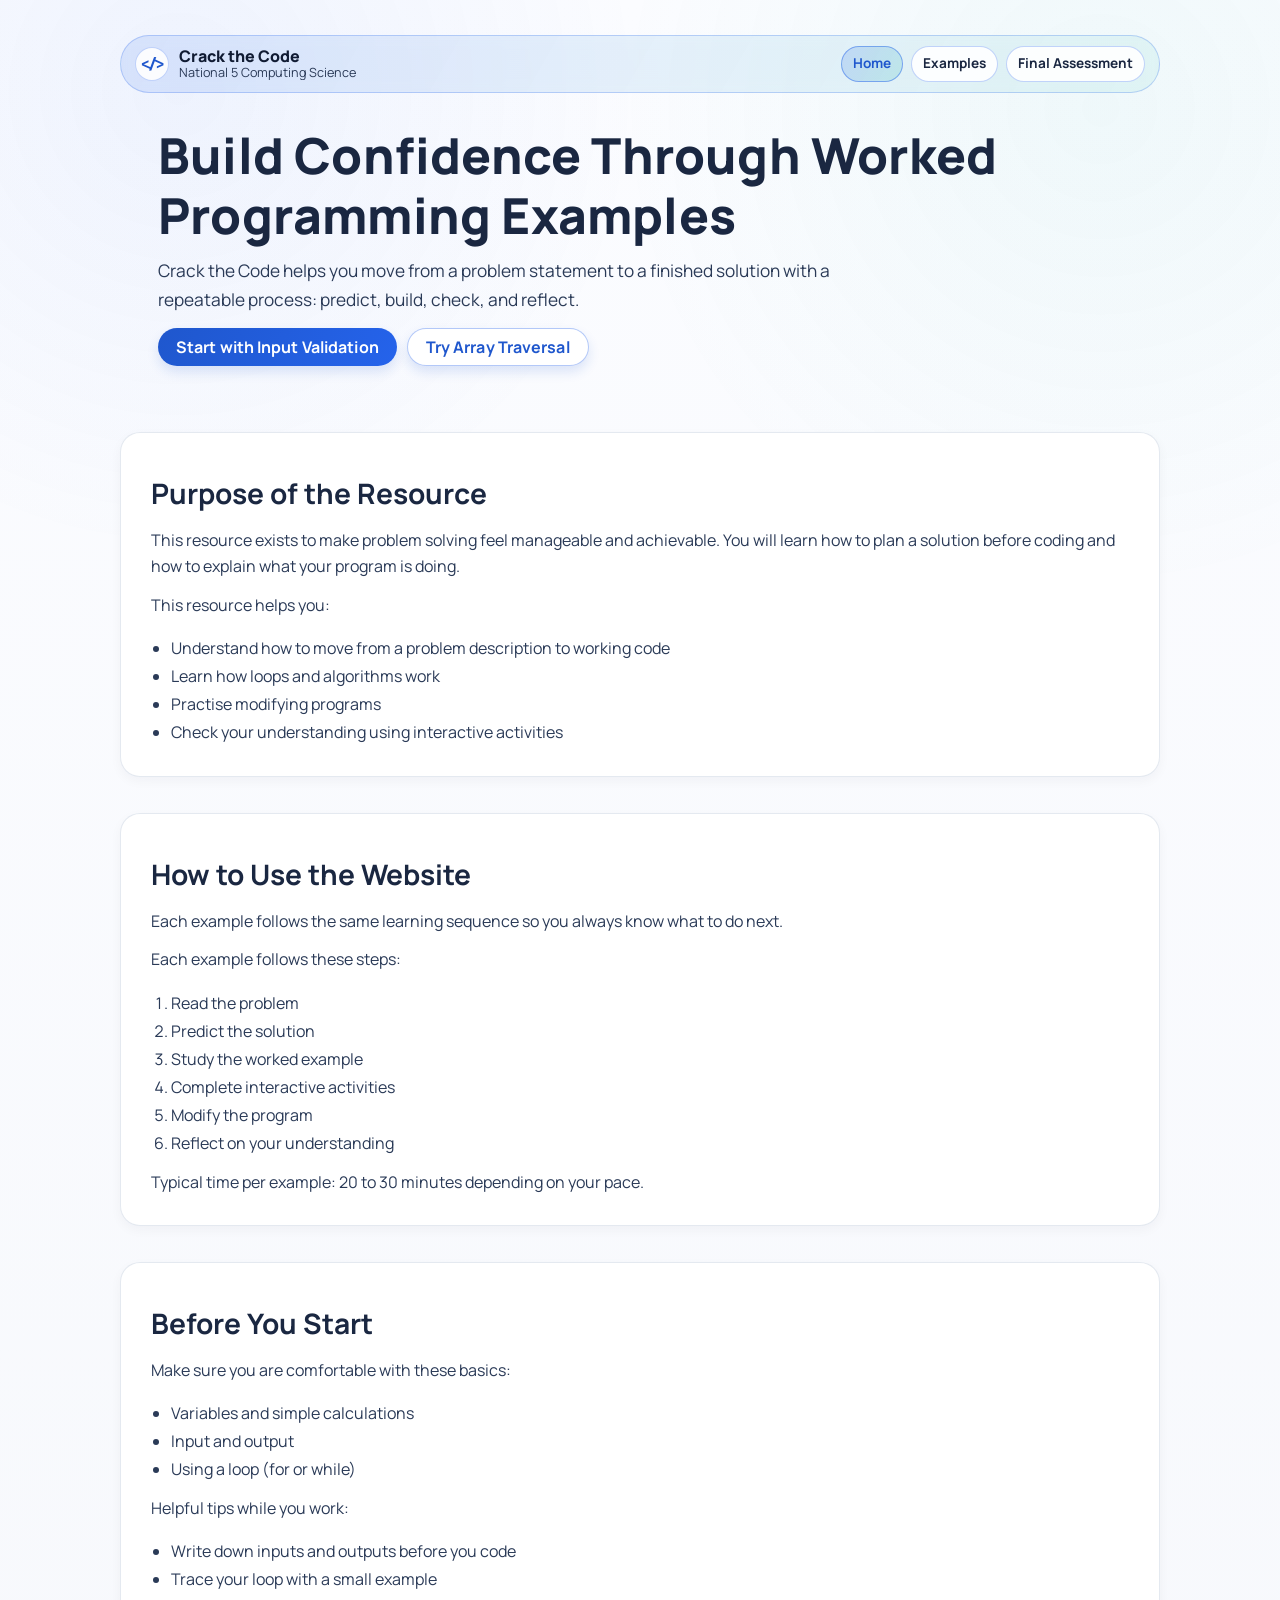
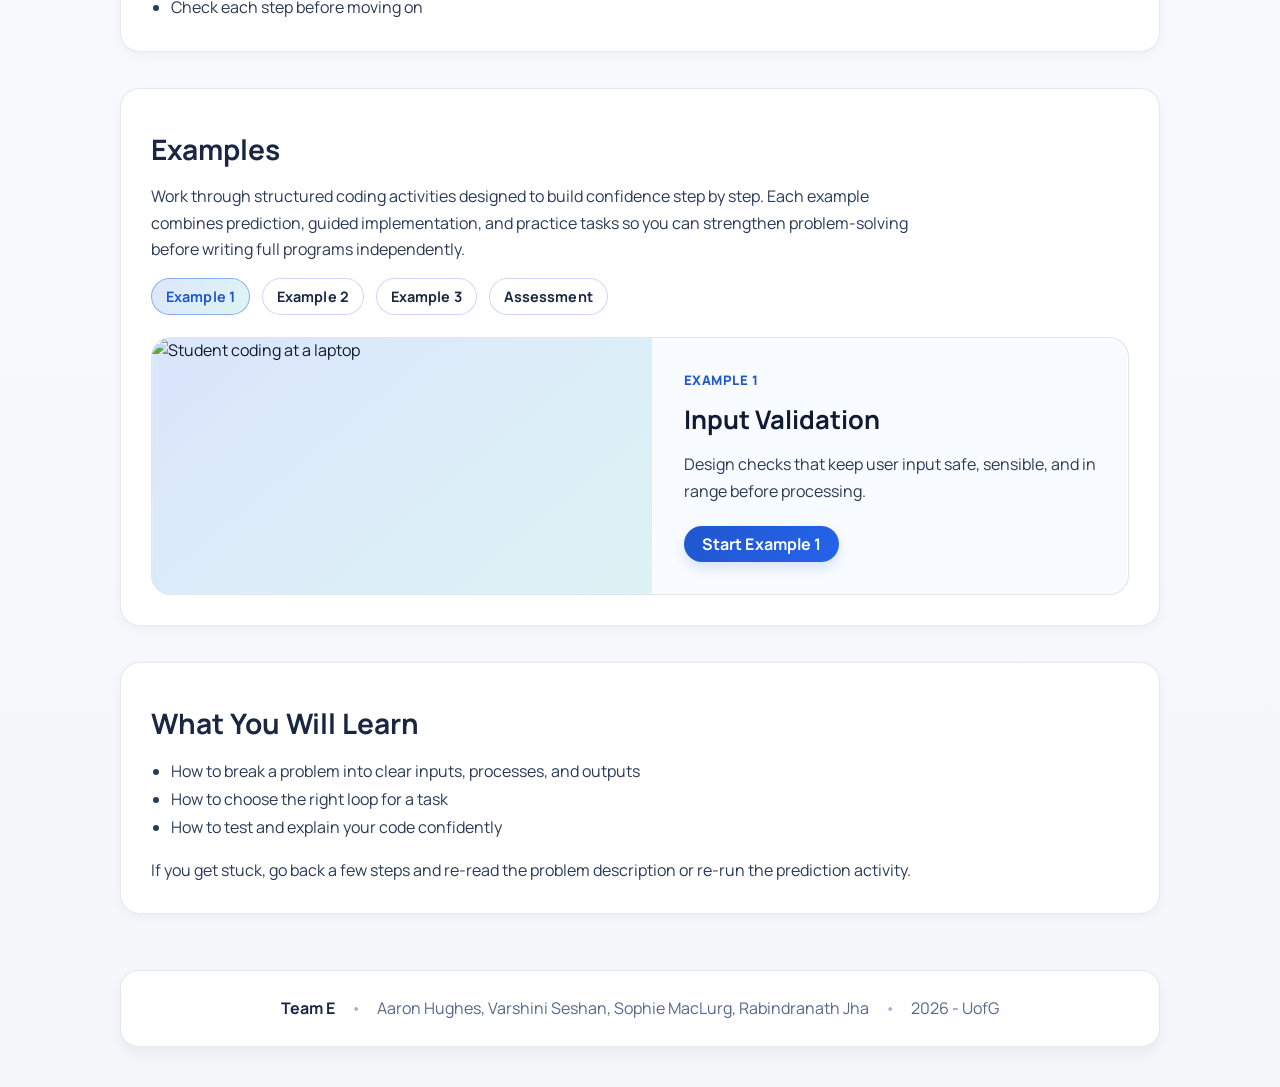
==== commit fbdafe18: "Updated examples section to use tabs and previews" ====
--- a/docs/index.html
+++ b/docs/index.html
@@ -36,7 +36,7 @@
         solution with a repeatable process: predict, build, check, and reflect.
       </p>
       <div class="hero-actions">
-        <a class="check-btn" href="pages/example1.html">Start with Example 1</a>
+        <a class="check-btn" href="pages/example1.html">Start with Input Validation</a>
         <a class="check-btn outline-btn" href="pages/example3.html">Try Array Traversal</a>
       </div>
     </header>
@@ -96,32 +96,37 @@
 
       <section class="card examples-card" id="examples">
         <h2>Examples</h2>
-        <ul class="example-list">
-          <li class="example-item">
-            <a href="pages/example1.html">
-              <span class="example-title">Example 1 - Input Validation</span>
-              <span class="example-summary">Design checks to keep user input safe and correct.</span>
-            </a>
-          </li>
-          <li class="example-item">
-            <a href="pages/example2.html">
-              <span class="example-title">Example 2 - Running Total</span>
-              <span class="example-summary">Use loops and accumulators to build totals step by step.</span>
-            </a>
-          </li>
-          <li class="example-item">
-            <a href="pages/example3.html">
-              <span class="example-title">Example 3 - Array Traversal</span>
-              <span class="example-summary">Work through lists of data and apply logic to each item.</span>
-            </a>
-          </li>
-          <li class="example-item">
-            <a href="pages/assessment.html">
-              <span class="example-title">Final Assessment - Combining Concepts</span>
-              <span class="example-summary">Bring everything together with a short mixed activity set.</span>
-            </a>
-          </li>
-        </ul>
+        <p class="examples-intro">
+          Work through structured coding activities designed to build confidence step by step.
+          Each example combines prediction, guided implementation, and practice tasks so you can
+          strengthen problem-solving before writing full programs independently.
+        </p>
+
+        <div class="examples-tabs" role="tablist" aria-label="Example previews">
+          <button type="button" class="examples-tab is-active" role="tab" aria-selected="true" data-example-key="example1">Example 1</button>
+          <button type="button" class="examples-tab" role="tab" aria-selected="false" data-example-key="example2">Example 2</button>
+          <button type="button" class="examples-tab" role="tab" aria-selected="false" data-example-key="example3">Example 3</button>
+          <button type="button" class="examples-tab" role="tab" aria-selected="false" data-example-key="assessment">Assessment</button>
+        </div>
+
+        <article class="examples-preview" aria-live="polite">
+          <div class="examples-preview-media">
+            <img
+              id="examplePreviewImage"
+              src="https://images.unsplash.com/photo-1515879218367-8466d910aaa4?auto=format&fit=crop&w=960&q=80"
+              alt="Student coding at a laptop"
+              loading="lazy"
+            />
+          </div>
+          <div class="examples-preview-content">
+            <p class="examples-preview-kicker" id="examplePreviewKicker">Example 1</p>
+            <h3 class="examples-preview-title" id="examplePreviewTitle">Input Validation</h3>
+            <p class="examples-preview-description" id="examplePreviewDescription">
+              Design checks that keep user input safe, sensible, and in range before processing.
+            </p>
+            <a class="check-btn examples-start-btn" id="examplePreviewLink" href="pages/example1.html">Start Example 1</a>
+          </div>
+        </article>
       </section>
 
       <section class="card">
--- a/docs/css/styles.css
+++ b/docs/css/styles.css
@@ -52,6 +52,7 @@
   -webkit-font-smoothing: antialiased;
   -moz-osx-font-smoothing: grayscale;
   text-rendering: optimizeLegibility;
+  scroll-behavior: smooth;
 }
 
 @property --edge-angle {
@@ -85,71 +86,59 @@
   color: var(--ink-950);
 }
 
-.floating-nav {
+.back-to-top-fab {
   position: fixed;
-  top: 18px;
-  left: 50%;
-  transform: translateX(-50%);
-  width: min(calc(100% - 32px), min(1100px, var(--max-width)));
-  z-index: 999;
-  display: flex;
-  align-items: center;
-  justify-content: space-between;
-  gap: 10px;
-  padding: 9px 14px;
-  border: 1px solid rgba(37, 99, 235, 0.25);
+  right: clamp(16px, 2.2vw, 28px);
+  bottom: clamp(16px, 2.4vw, 30px);
+  width: 48px;
+  height: 48px;
+  border: 1px solid rgba(37, 99, 235, 0.32);
   border-radius: var(--radius-pill);
-  background: linear-gradient(120deg, rgba(37, 99, 235, 0.12), rgba(20, 184, 166, 0.08));
+  background: linear-gradient(120deg, rgba(37, 99, 235, 0.16), rgba(20, 184, 166, 0.12));
   backdrop-filter: blur(6px);
-}
-
-.floating-nav-brand {
-  font-weight: 800;
-  color: var(--ink-900);
-}
-
-.floating-nav-links {
+  -webkit-backdrop-filter: blur(6px);
+  box-shadow: 0 12px 22px rgba(13, 24, 43, 0.12), 0 2px 6px rgba(11, 19, 36, 0.08);
+  cursor: pointer;
+  z-index: 40;
   display: inline-flex;
   align-items: center;
-  gap: 8px;
-  flex-wrap: wrap;
-  justify-content: flex-end;
-}
-
-.floating-nav-link {
-  display: inline-flex;
-  align-items: center;
-  border: 1px solid rgba(37, 99, 235, 0.26);
-  border-radius: var(--radius-pill);
-  padding: 6px 11px;
-  background: rgba(255, 255, 255, 0.9);
-  color: var(--ink-800);
-  font-size: 0.85rem;
-  font-weight: 700;
-  text-decoration: none;
-}
-
-.floating-nav-link:hover,
-.floating-nav-link:focus-visible {
-  color: var(--accent-700);
-  background: #eef5ff;
-  border-color: rgba(37, 99, 235, 0.42);
-}
-
-@media (max-width: 760px) {
-  .floating-nav {
-    top: 14px;
-    padding: 8px 12px;
-  }
-
-  .floating-nav-brand {
-    font-size: 0.92rem;
-  }
-
-  .floating-nav-link {
-    padding: 5px 10px;
-    font-size: 0.8rem;
-  }
+  justify-content: center;
+  color: #ffffff;
+  opacity: 0;
+  transform: translateY(10px) scale(0.94);
+  pointer-events: none;
+  transition: opacity 200ms ease, transform 220ms ease, filter 200ms ease, box-shadow 200ms ease;
+}
+
+.back-to-top-fab.is-visible {
+  opacity: 1;
+  transform: translateY(0) scale(1);
+  pointer-events: auto;
+}
+
+.back-to-top-fab:hover,
+.back-to-top-fab:focus-visible {
+  filter: saturate(1.06) brightness(1.02);
+  box-shadow: 0 14px 26px rgba(13, 24, 43, 0.16), 0 0 0 4px rgba(59, 130, 246, 0.2);
+}
+
+.back-to-top-fab:active {
+  transform: translateY(1px) scale(0.98);
+}
+
+.back-to-top-fab__icon {
+  width: 14px;
+  height: 14px;
+  display: inline-block;
+  background-image: url("data:image/svg+xml;utf8,<svg xmlns='http://www.w3.org/2000/svg' width='14' height='14' viewBox='0 0 14 14' fill='none' stroke='%231f57cd' stroke-width='2.2' stroke-linecap='round' stroke-linejoin='round'><path d='M3 9l4-4 4 4'/></svg>");
+  background-repeat: no-repeat;
+  background-position: center;
+  background-size: 14px 14px;
+}
+
+.back-to-top-fab:hover .back-to-top-fab__icon,
+.back-to-top-fab:focus-visible .back-to-top-fab__icon {
+  background-image: url("data:image/svg+xml;utf8,<svg xmlns='http://www.w3.org/2000/svg' width='14' height='14' viewBox='0 0 14 14' fill='none' stroke='%23ffffff' stroke-width='2.2' stroke-linecap='round' stroke-linejoin='round'><path d='M3 9l4-4 4 4'/></svg>");
 }
 
 .appbar {
@@ -157,7 +146,7 @@
   width: min(calc(100% - 32px), min(1100px, var(--max-width)));
   margin: 0;
   position: fixed;
-  top: 18px;
+  top: 35px;
   left: 50%;
   transform: translateX(-50%);
   z-index: 20;
@@ -390,6 +379,11 @@
 }
 
 @media (max-width: 760px) {
+  .back-to-top-fab {
+    width: 46px;
+    height: 46px;
+  }
+
   .appbar {
     border-radius: 18px;
     top: 14px;
@@ -397,6 +391,16 @@
 
   .hero.hero-main {
     padding-top: 84px;
+  }
+
+  #examples {
+    scroll-margin-top: 100px;
+  }
+}
+
+@media (prefers-reduced-motion: reduce) {
+  html {
+    scroll-behavior: auto;
   }
 }
 
@@ -405,6 +409,10 @@
 .site-footer {
   width: min(100% - 32px, min(1100px, var(--max-width)));
   margin: 0 auto;
+}
+
+#examples {
+  scroll-margin-top: 120px;
 }
 
 .hero {
@@ -415,6 +423,14 @@
   background: #ffffff;
   box-shadow: 0 8px 18px rgba(13, 24, 43, 0.05);
   text-align: left;
+}
+
+.page-inner .hero {
+  margin-top: calc(var(--space-6) + 70px);
+}
+
+.page-inner .hero.hero-main {
+  margin-top: var(--space-6);
 }
 
 .hero-meta {
@@ -655,8 +671,7 @@
   content: none;
 }
 
-.card::after,
-.example-item::after {
+.card::after {
   content: "";
   position: absolute;
   inset: -1px;
@@ -685,17 +700,13 @@
 }
 
 .card:hover,
-.card:focus-within,
-.example-item:hover,
-.example-item:focus-within {
+.card:focus-within {
   transform: translateY(-2px);
   box-shadow: 0 10px 20px rgba(11, 19, 36, 0.08);
 }
 
 .card:hover::after,
-.card:focus-within::after,
-.example-item:hover::after,
-.example-item:focus-within::after {
+.card:focus-within::after {
   opacity: 1;
   animation: edgeSweepBalanced 1.9s linear infinite;
 }
@@ -703,16 +714,7 @@
 .examples-card:hover,
 .examples-card:focus-within {
   transform: none;
-  box-shadow: 0 4px 12px rgba(13, 24, 43, 0.04);
-  border-color: rgba(159, 176, 201, 0.28);
-  background: #ffffff;
-  animation: none;
-}
-
-.examples-card:hover::after,
-.examples-card:focus-within::after {
-  opacity: 0;
-  animation: none;
+  box-shadow: 0 10px 20px rgba(11, 19, 36, 0.08);
 }
 
 .card h2 {
@@ -764,94 +766,105 @@
   color: var(--accent-500);
 }
 
-.example-list {
+.examples-intro {
+  margin-top: var(--space-3);
+  max-width: 78ch;
+  color: var(--ink-700);
+}
+
+.examples-tabs {
+  display: flex;
+  flex-wrap: wrap;
+  gap: var(--space-2);
+  margin-top: var(--space-3);
+}
+
+.examples-tab {
+  border: 1px solid rgba(37, 99, 235, 0.24);
+  border-radius: var(--radius-pill);
+  background: #ffffff;
+  color: var(--ink-800);
+  font-size: 0.9rem;
+  font-weight: 700;
+  padding: 8px 14px;
+  box-shadow: none;
+}
+
+.examples-tab:hover,
+.examples-tab:focus-visible {
+  background: #eef5ff;
+  color: var(--accent-700);
+  border-color: rgba(37, 99, 235, 0.42);
+  box-shadow: none;
+}
+
+.examples-tab.is-active {
+  background: linear-gradient(120deg, rgba(37, 99, 235, 0.16), rgba(20, 184, 166, 0.14));
+  color: var(--accent-700);
+  border-color: rgba(37, 99, 235, 0.45);
+}
+
+.examples-preview {
+  margin-top: var(--space-4);
+  border: 1px solid rgba(159, 176, 201, 0.3);
+  border-radius: 20px;
+  background: #f8fbff;
+  box-shadow: inset 0 0 0 1px rgba(255, 255, 255, 0.7);
   display: grid;
-  gap: var(--space-3);
-  grid-template-columns: repeat(auto-fit, minmax(240px, 1fr));
-  padding: 0;
+  grid-template-columns: minmax(0, 1.05fr) minmax(0, 1fr);
+  overflow: hidden;
+}
+
+.examples-preview-media {
+  position: relative;
+  min-height: 220px;
+  background: linear-gradient(140deg, rgba(37, 99, 235, 0.14), rgba(20, 184, 166, 0.12));
+}
+
+.examples-preview-media img {
+  width: 100%;
+  height: 100%;
+  object-fit: cover;
+  display: block;
+  transition: opacity 180ms ease, transform 180ms ease;
+}
+
+.examples-preview-content {
+  padding: clamp(20px, 3vw, 32px);
+  transition: opacity 180ms ease, transform 180ms ease;
+}
+
+.examples-preview.is-swapping .examples-preview-media img,
+.examples-preview.is-swapping .examples-preview-content {
+  opacity: 0;
+  transform: translateY(5px);
+}
+
+.examples-preview-kicker {
+  margin: 0;
+  font-size: 0.82rem;
+  font-weight: 800;
+  letter-spacing: 0.5px;
+  color: var(--accent-700);
+  text-transform: uppercase;
+}
+
+.examples-preview-title {
+  margin: var(--space-2) 0 0;
+  font-size: clamp(1.35rem, 2vw, 1.7rem);
+  line-height: 1.22;
+  color: var(--ink-900);
+}
+
+.examples-preview-description {
   margin: var(--space-3) 0 0;
-  list-style: none;
-}
-
-.example-item {
-  --edge-angle: 0deg;
-  background: #ffffff;
-  border: 1px solid rgba(37, 99, 235, 0.18);
-  border-radius: 18px;
-  padding: 18px 18px 16px;
-  box-shadow: 0 4px 12px rgba(13, 24, 43, 0.04);
-  position: relative;
-  overflow: clip;
-  transition: transform 220ms ease, box-shadow 220ms ease, border-color 220ms ease;
-}
-
-.example-item a {
-  display: flex;
-  flex-direction: column;
-  align-items: flex-start;
-  gap: 8px;
-  width: 100%;
-  min-height: 120px;
-  position: relative;
-  padding-right: 48px;
-}
-
-.example-title {
-  font-size: 1.08rem;
-  line-height: 1.35;
-  font-weight: 800;
-  color: var(--ink-900);
-}
-
-.example-summary {
-  font-size: 0.98rem;
   color: var(--ink-700);
-  line-height: 1.6;
-}
-
-.example-item a::after {
-  content: "Go";
-  color: var(--accent-700);
-  display: inline-flex;
-  align-items: center;
-  justify-content: center;
-  width: 36px;
-  height: 36px;
-  border-radius: 12px;
-  background: #ffffff;
-  border: 1px solid rgba(37, 99, 235, 0.35);
-  background-image: url("data:image/svg+xml;utf8,<svg xmlns='http://www.w3.org/2000/svg' width='12' height='12' viewBox='0 0 12 12' fill='none' stroke='%231f57cd' stroke-width='2' stroke-linecap='round' stroke-linejoin='round'><path d='M4 2l4 4-4 4'/></svg>");
-  background-repeat: no-repeat;
-  background-position: center;
-  background-size: 10px 10px;
-  padding: 0;
-  transform: translateX(0);
-  opacity: 1;
-  position: absolute;
-  right: 0;
-  top: 2px;
-  font-size: 0;
-  transition:
-    transform 180ms ease,
-    background 180ms ease,
-    box-shadow 180ms ease,
-    border-color 180ms ease;
-}
-
-.example-item:hover a::after,
-.example-item:focus-within a::after {
-  transform: translateX(1px);
-  background: #dbeafe;
-  border-color: var(--accent-600);
-  background-image: url("data:image/svg+xml;utf8,<svg xmlns='http://www.w3.org/2000/svg' width='12' height='12' viewBox='0 0 12 12' fill='none' stroke='%231f57cd' stroke-width='2' stroke-linecap='round' stroke-linejoin='round'><path d='M4 2l4 4-4 4'/></svg>");
-  background-repeat: no-repeat;
-  background-position: center;
-  background-size: 10px 10px;
-  box-shadow: 0 6px 12px rgba(31, 87, 205, 0.16);
-}
-
-.example-item a:active {
-  color: var(--ink-900);
+  max-width: 46ch;
+}
+
+.examples-start-btn {
+  margin-top: var(--space-4);
+  min-width: 150px;
 }
 
 .step-box code {
@@ -1076,14 +1089,17 @@
     text-align: left;
   }
 
-  .example-item {
-    padding: var(--space-3);
-    border-radius: 16px;
-  }
-
-  .example-item a {
-    min-height: 100px;
-    padding-right: 44px;
+  .examples-preview {
+    grid-template-columns: 1fr;
+  }
+
+  .examples-preview-media {
+    min-height: 190px;
+  }
+
+  .examples-tab {
+    flex: 1 1 calc(50% - var(--space-2));
+    justify-content: center;
   }
 }
 
@@ -1464,4 +1480,3 @@
 .w-full {
   width: 100%;
 }
-
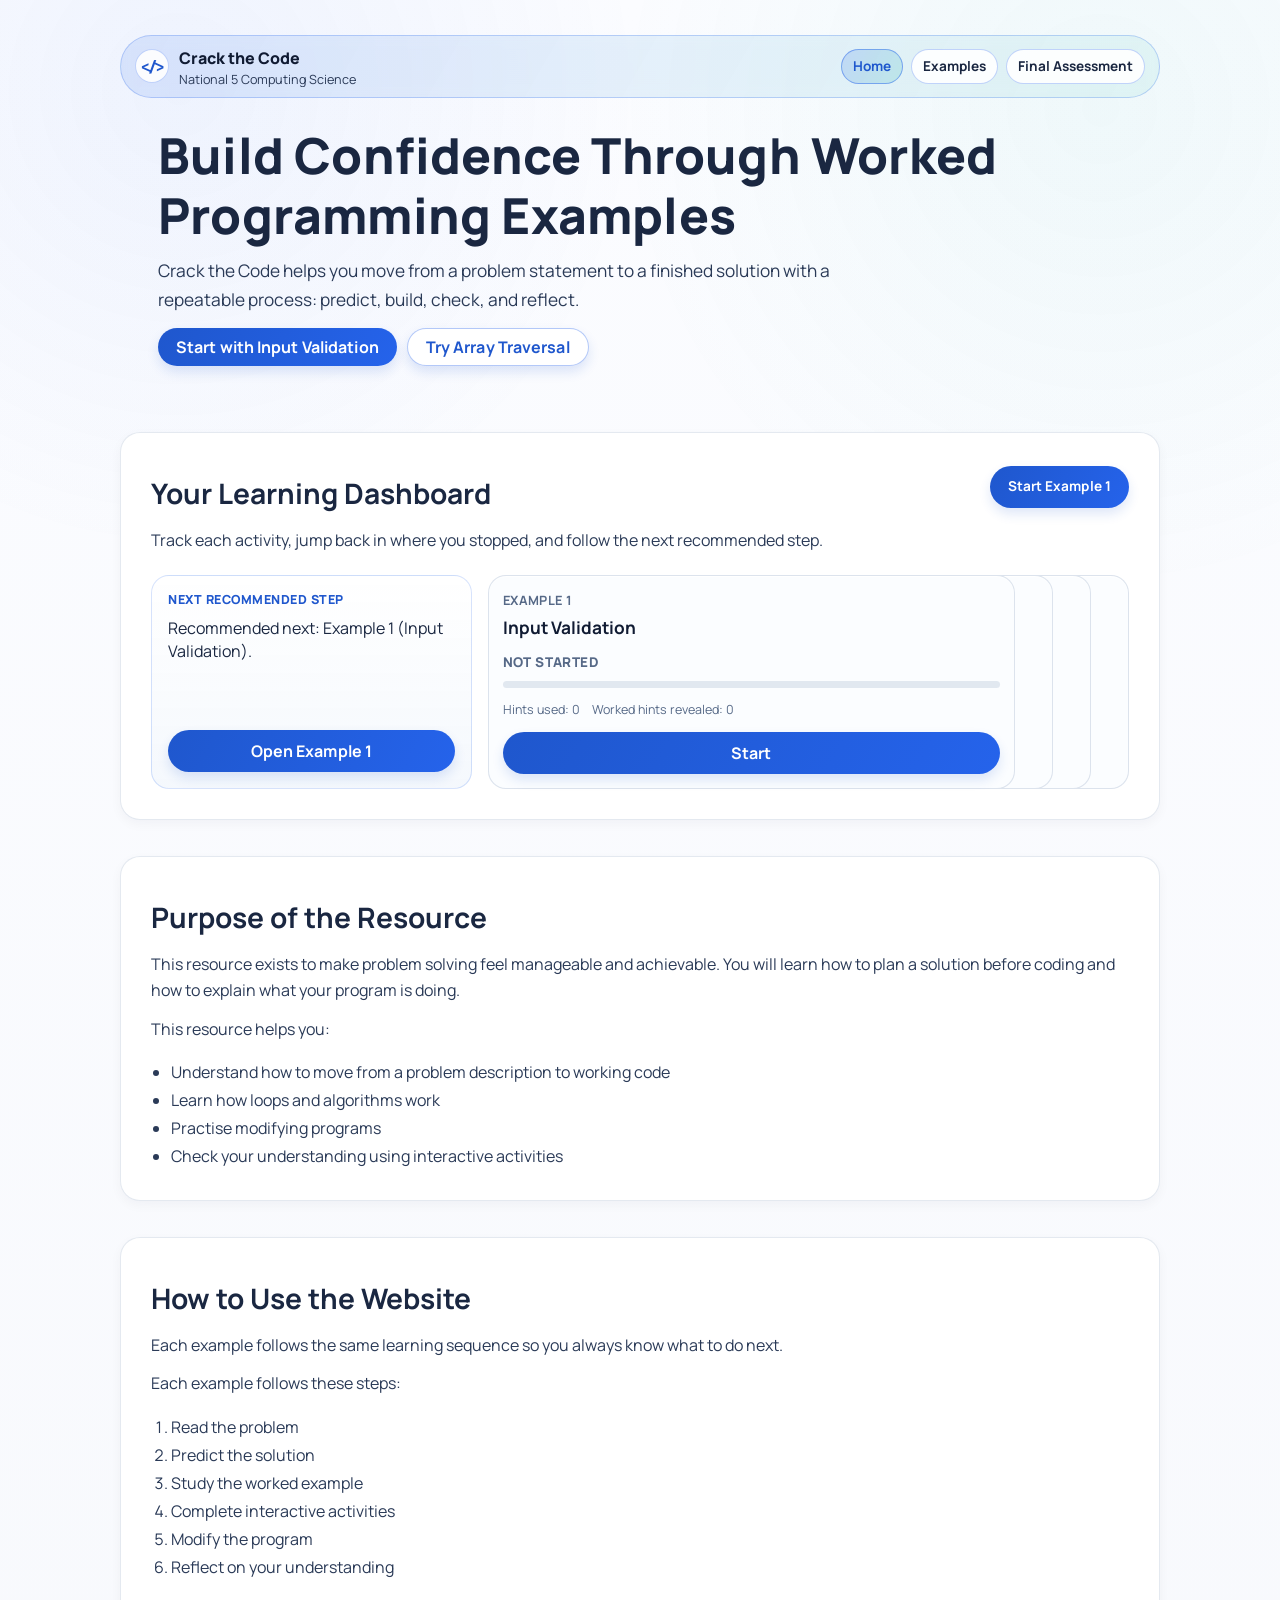
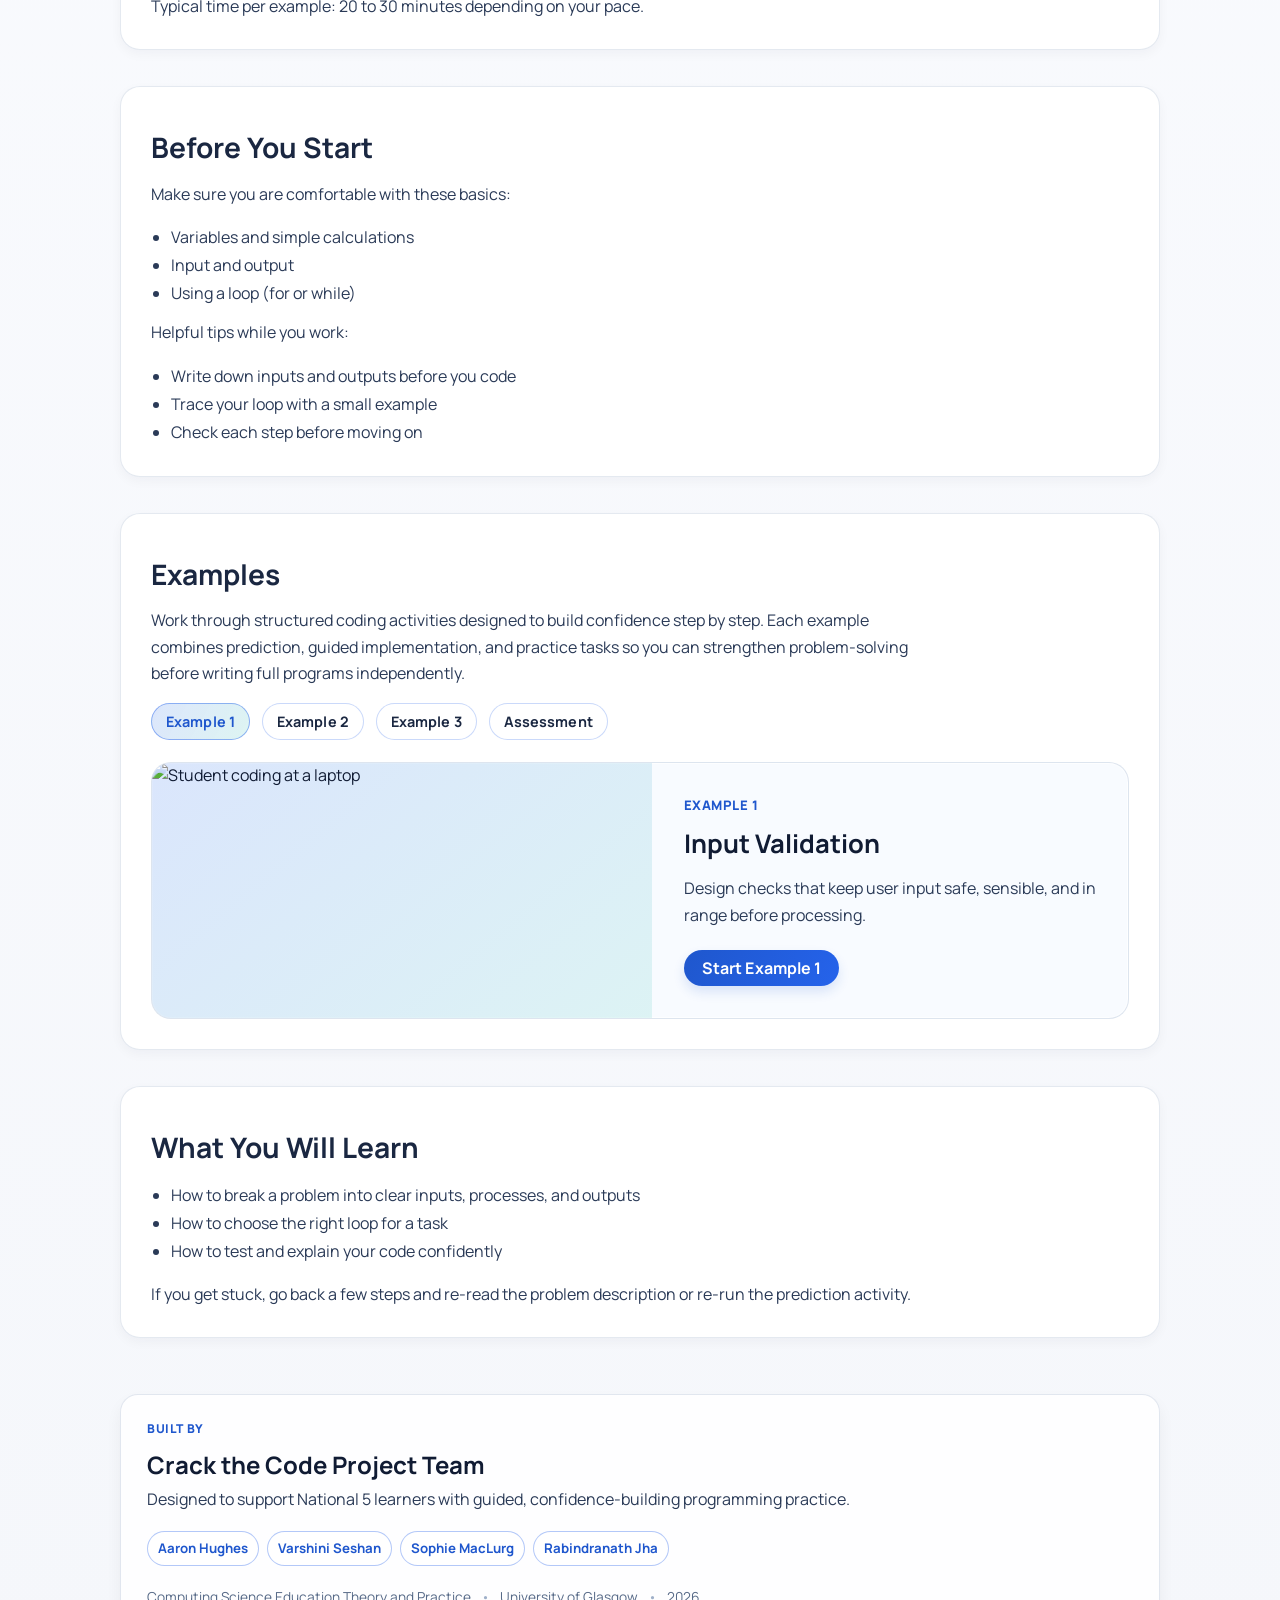
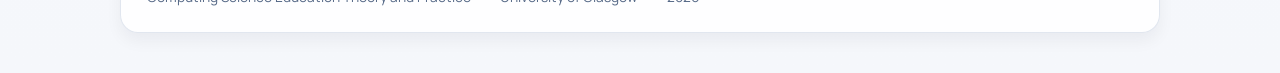
==== commit 5f7cafd0: "Added adaptive hints to example 2 and the assessment + Updated learning dashboard statistics" ====
--- a/docs/index.html
+++ b/docs/index.html
@@ -6,7 +6,7 @@
     <title>Crack the Code</title>
     <link rel="stylesheet" href="css/styles.css" />
   </head>
-  <body class="page">
+  <body class="page page-home">
     <div class="appbar" id="appbar">
       <div class="appbar-brand-wrap">
         <span class="appbar-brand-icon" aria-hidden="true">&lt;/&gt;</span>
@@ -42,6 +42,76 @@
     </header>
 
     <main class="content">
+      <section class="card dashboard-card" id="dashboard">
+        <div class="dashboard-top">
+          <h2>Your Learning Dashboard</h2>
+          <a class="check-btn dashboard-continue-btn" id="dashboardContinueCta" href="pages/example1.html">Continue</a>
+        </div>
+        <p class="dashboard-intro">
+          Track each activity, jump back in where you stopped, and follow the next recommended step.
+        </p>
+
+        <div class="dashboard-main">
+          <div class="dashboard-next">
+            <p class="dashboard-next__label">Next recommended step</p>
+            <p class="dashboard-next__text" id="dashboardRecommendedText">Start with Example 1 to build your foundation.</p>
+            <a class="check-btn outline-btn dashboard-next__btn" id="dashboardRecommendedBtn" href="pages/example1.html">Open recommendation</a>
+          </div>
+
+          <div class="dashboard-progress-pane">
+            <div class="dashboard-stack" aria-label="Progress cards">
+              <article class="dashboard-progress-card" data-activity-key="example1">
+                <p class="dashboard-progress-card__kicker">Example 1</p>
+                <h3 class="dashboard-progress-card__title">Input Validation</h3>
+                <p class="dashboard-progress-card__status" data-status>Not started</p>
+                <div class="dashboard-progress-card__bar" aria-hidden="true"><span data-progress-fill></span></div>
+                <p class="dashboard-progress-card__analytics">
+                  <span data-hints-used>Hints used: 0</span>
+                  <span data-worked-revealed>Worked hints revealed: 0</span>
+                </p>
+                <a class="check-btn dashboard-progress-card__action" data-card-action href="pages/example1.html">Start</a>
+              </article>
+
+              <article class="dashboard-progress-card" data-activity-key="example2">
+                <p class="dashboard-progress-card__kicker">Example 2</p>
+                <h3 class="dashboard-progress-card__title">Running Total</h3>
+                <p class="dashboard-progress-card__status" data-status>Not started</p>
+                <div class="dashboard-progress-card__bar" aria-hidden="true"><span data-progress-fill></span></div>
+                <p class="dashboard-progress-card__analytics">
+                  <span data-hints-used>Hints used: 0</span>
+                  <span data-worked-revealed>Worked hints revealed: 0</span>
+                </p>
+                <a class="check-btn dashboard-progress-card__action" data-card-action href="pages/example2.html">Start</a>
+              </article>
+
+              <article class="dashboard-progress-card" data-activity-key="example3">
+                <p class="dashboard-progress-card__kicker">Example 3</p>
+                <h3 class="dashboard-progress-card__title">Array Traversal</h3>
+                <p class="dashboard-progress-card__status" data-status>Not started</p>
+                <div class="dashboard-progress-card__bar" aria-hidden="true"><span data-progress-fill></span></div>
+                <p class="dashboard-progress-card__analytics">
+                  <span data-hints-used>Hints used: 0</span>
+                  <span data-worked-revealed>Worked hints revealed: 0</span>
+                </p>
+                <a class="check-btn dashboard-progress-card__action" data-card-action href="pages/example3.html">Start</a>
+              </article>
+
+              <article class="dashboard-progress-card" data-activity-key="assessment">
+                <p class="dashboard-progress-card__kicker">Assessment</p>
+                <h3 class="dashboard-progress-card__title">Final Assessment</h3>
+                <p class="dashboard-progress-card__status" data-status>Not started</p>
+                <div class="dashboard-progress-card__bar" aria-hidden="true"><span data-progress-fill></span></div>
+                <p class="dashboard-progress-card__analytics">
+                  <span data-hints-used>Hints used: 0</span>
+                  <span data-worked-revealed>Worked hints revealed: 0</span>
+                </p>
+                <a class="check-btn dashboard-progress-card__action" data-card-action href="pages/assessment.html">Start</a>
+              </article>
+            </div>
+          </div>
+        </div>
+      </section>
+
       <section class="card">
         <h2>Purpose of the Resource</h2>
         <p>
@@ -144,9 +214,26 @@
     </main>
 
     <footer class="site-footer">
-      <p>Team E</p>
-      <p>Aaron Hughes, Varshini Seshan, Sophie MacLurg, Rabindranath Jha</p>
-      <p>2026 - UofG</p>
+      <p class="site-footer__eyebrow">Built by</p>
+      <h2 class="site-footer__title">Crack the Code Project Team</h2>
+      <p class="site-footer__summary">
+        Designed to support National 5 learners with guided, confidence-building programming practice.
+      </p>
+      <div class="site-footer__members" aria-label="Project team members">
+        <a
+          class="site-footer__chip"
+          href="mailto:aaronhughes_05@outlook.com?cc=2881785H@student.gla.ac.uk&amp;subject=Crack%20the%20Code%20Project"
+          aria-label="Email Aaron Hughes"
+        >Aaron Hughes</a>
+        <span class="site-footer__chip">Varshini Seshan</span>
+        <span class="site-footer__chip">Sophie MacLurg</span>
+        <span class="site-footer__chip">Rabindranath Jha</span>
+      </div>
+      <div class="site-footer__meta">
+        <span>Computing Science Education Theory and Practice</span>
+        <span>University of Glasgow</span>
+        <span>2026</span>
+      </div>
     </footer>
 
     <script src="js/script.js"></script>
--- a/docs/css/styles.css
+++ b/docs/css/styles.css
@@ -235,6 +235,50 @@
   font-weight: 800;
   color: var(--ink-900);
   line-height: 1.1;
+  position: relative;
+  display: inline-flex;
+  align-items: baseline;
+  text-shadow: 0 0 0 rgba(37, 99, 235, 0);
+  transition: text-shadow 220ms ease;
+}
+
+.appbar-brand::after {
+  content: "|";
+  display: inline-block;
+  margin-left: 2px;
+  line-height: 1.02;
+  transform: translateY(0.02em) scaleY(1.18);
+  color: rgba(31, 87, 205, 0.92);
+  -webkit-text-fill-color: rgba(31, 87, 205, 0.92);
+  opacity: 0;
+}
+
+.appbar:hover .appbar-brand,
+.appbar:focus-within .appbar-brand {
+  background-image: linear-gradient(
+    110deg,
+    var(--ink-900) 0%,
+    var(--ink-900) 38%,
+    rgba(37, 99, 235, 0.95) 50%,
+    rgba(20, 184, 166, 0.9) 58%,
+    var(--ink-900) 70%,
+    var(--ink-900) 100%
+  );
+  background-size: 220% 100%;
+  background-position: 100% 50%;
+  -webkit-background-clip: text;
+  background-clip: text;
+  color: transparent;
+  -webkit-text-fill-color: transparent;
+  animation:
+    brandTextSweep 1.7s linear infinite,
+    brandGlowPulse 1.8s ease-in-out infinite;
+  text-shadow: 0 0 10px rgba(37, 99, 235, 0.16);
+}
+
+.appbar:hover .appbar-brand::after,
+.appbar:focus-within .appbar-brand::after {
+  animation: brandCursorBlink 850ms step-end infinite;
 }
 
 .appbar-subtitle {
@@ -343,6 +387,10 @@
 }
 
 @media (max-width: 980px) {
+  .appbar {
+    overflow: visible;
+  }
+
   .appbar-subtitle {
     max-width: 220px;
   }
@@ -665,6 +713,21 @@
   position: relative;
   overflow: clip;
   transition: transform 220ms ease, box-shadow 220ms ease, border-color 220ms ease;
+}
+
+.reveal-card {
+  opacity: 0;
+  transform: translateY(18px);
+  transition:
+    opacity 420ms ease,
+    transform 420ms ease,
+    box-shadow 220ms ease,
+    border-color 220ms ease;
+}
+
+.reveal-card.is-visible {
+  opacity: 1;
+  transform: translateY(0);
 }
 
 .card::before {
@@ -766,10 +829,527 @@
   color: var(--accent-500);
 }
 
+.glass-tooltip {
+  --edge-angle: 0deg;
+  position: fixed;
+  left: 0;
+  top: 0;
+  z-index: 1200;
+  border: 1px solid rgba(37, 99, 235, 0.25);
+  border-radius: var(--radius-pill);
+  background: linear-gradient(120deg, rgba(37, 99, 235, 0.12), rgba(20, 184, 166, 0.08));
+  backdrop-filter: blur(6px);
+  -webkit-backdrop-filter: blur(6px);
+  color: var(--ink-900);
+  padding: 8px 12px;
+  max-width: min(220px, calc(100vw - 24px));
+  width: max-content;
+  font-size: 0.78rem;
+  line-height: 1.35;
+  font-weight: 700;
+  text-align: center;
+  pointer-events: none;
+  overflow: clip;
+  opacity: 0;
+  transform: translateY(-6px);
+  transition: opacity 220ms ease, transform 220ms ease;
+}
+
+.glass-tooltip::after {
+  content: "";
+  position: absolute;
+  inset: -1px;
+  border-radius: inherit;
+  padding: 2px;
+  background: conic-gradient(
+    from calc(-45deg + var(--edge-angle)),
+    transparent 0deg,
+    transparent 300deg,
+    rgba(37, 99, 235, 0.85) 322deg,
+    rgba(37, 99, 235, 0.98) 340deg,
+    rgba(20, 184, 166, 0.9) 360deg
+  );
+  -webkit-mask:
+    linear-gradient(#000 0 0) content-box,
+    linear-gradient(#000 0 0);
+  -webkit-mask-composite: xor;
+  mask:
+    linear-gradient(#000 0 0) content-box,
+    linear-gradient(#000 0 0);
+  mask-composite: exclude;
+  opacity: 0;
+  pointer-events: none;
+  transition: opacity 180ms ease;
+  filter: drop-shadow(0 0 6px rgba(37, 99, 235, 0.2)) drop-shadow(0 0 10px rgba(20, 184, 166, 0.14));
+}
+
+.glass-tooltip.is-visible {
+  opacity: 1;
+  transform: translateY(0);
+}
+
+.glass-tooltip.is-visible::after {
+  opacity: 1;
+  animation: edgeSweepBalanced 1.9s linear infinite;
+}
+
+body.is-modal-open {
+  overflow: hidden;
+}
+
+.assessment-gate {
+  position: fixed;
+  inset: 0;
+  z-index: 1300;
+  display: flex;
+  align-items: center;
+  justify-content: center;
+  padding: 14px;
+  opacity: 0;
+  visibility: hidden;
+  pointer-events: none;
+  transition: opacity 240ms ease, visibility 0ms linear 240ms;
+}
+
+.assessment-gate.is-open {
+  opacity: 1;
+  visibility: visible;
+  pointer-events: auto;
+  transition: opacity 260ms ease;
+}
+
+.assessment-gate__backdrop {
+  position: absolute;
+  inset: 0;
+  background: rgba(11, 19, 36, 0.2);
+  backdrop-filter: blur(2px);
+  -webkit-backdrop-filter: blur(2px);
+}
+
+.assessment-gate__dialog {
+  --edge-angle: 0deg;
+  position: relative;
+  width: min(96vw, 760px);
+  margin: 0;
+  border: 1px solid rgba(37, 99, 235, 0.25);
+  border-radius: 24px;
+  background:
+    linear-gradient(125deg, rgba(255, 255, 255, 0.74), rgba(245, 250, 255, 0.68)),
+    linear-gradient(120deg, rgba(37, 99, 235, 0.13), rgba(20, 184, 166, 0.09));
+  backdrop-filter: blur(10px);
+  -webkit-backdrop-filter: blur(10px);
+  padding: 22px 20px 18px;
+  color: var(--ink-900);
+  box-shadow: 0 22px 44px rgba(11, 19, 36, 0.2);
+  overflow: clip;
+  opacity: 0;
+  transform: translateY(28px);
+  transition: opacity 280ms ease, transform 320ms cubic-bezier(0.22, 1, 0.36, 1);
+}
+
+.assessment-gate.is-open .assessment-gate__dialog {
+  opacity: 1;
+  transform: translateY(0);
+}
+
+.assessment-gate__dialog::after {
+  content: "";
+  position: absolute;
+  inset: -1px;
+  border-radius: inherit;
+  padding: 2px;
+  background: conic-gradient(
+    from calc(-45deg + var(--edge-angle)),
+    transparent 0deg,
+    transparent 300deg,
+    rgba(37, 99, 235, 0.85) 322deg,
+    rgba(37, 99, 235, 0.98) 340deg,
+    rgba(20, 184, 166, 0.9) 360deg
+  );
+  -webkit-mask:
+    linear-gradient(#000 0 0) content-box,
+    linear-gradient(#000 0 0);
+  -webkit-mask-composite: xor;
+  mask:
+    linear-gradient(#000 0 0) content-box,
+    linear-gradient(#000 0 0);
+  mask-composite: exclude;
+  opacity: 1;
+  pointer-events: none;
+  animation: edgeSweepBalanced 1.9s linear infinite;
+  filter: drop-shadow(0 0 6px rgba(37, 99, 235, 0.2)) drop-shadow(0 0 10px rgba(20, 184, 166, 0.14));
+}
+
+.assessment-gate__dialog h3 {
+  margin: 2px 0 8px;
+  font-size: clamp(1.25rem, 3.2vw, 1.58rem);
+  line-height: 1.2;
+  max-width: 34ch;
+}
+
+.assessment-gate__dialog p {
+  margin: 0;
+  color: var(--ink-800);
+}
+
+.assessment-gate__progress-wrap {
+  margin-top: 12px;
+}
+
+.assessment-gate__progress-label {
+  font-size: 0.88rem;
+  font-weight: 700;
+  color: var(--ink-800);
+}
+
+.assessment-gate__progress {
+  margin-top: 7px;
+  height: 8px;
+  border-radius: var(--radius-pill);
+  background: rgba(159, 176, 201, 0.35);
+  overflow: hidden;
+}
+
+.assessment-gate__progress > span {
+  display: block;
+  height: 100%;
+  width: 0%;
+  border-radius: inherit;
+  background: linear-gradient(120deg, var(--accent-700), var(--teal-500));
+  transition: width 260ms ease;
+}
+
+.assessment-gate__missing-title {
+  margin-top: 10px !important;
+  font-size: 0.85rem;
+  color: var(--ink-700) !important;
+}
+
+.assessment-gate__missing-list {
+  margin-top: 8px;
+  display: flex;
+  gap: 8px;
+  flex-wrap: wrap;
+}
+
+.assessment-gate__chip {
+  display: inline-flex;
+  align-items: center;
+  padding: 6px 10px;
+  border-radius: var(--radius-pill);
+  border: 1px solid rgba(37, 99, 235, 0.3);
+  background: rgba(255, 255, 255, 0.78);
+  color: var(--accent-700);
+  font-size: 0.83rem;
+  font-weight: 700;
+}
+
+.assessment-gate__actions {
+  margin-top: 16px;
+  display: flex;
+  justify-content: space-between;
+  gap: 10px;
+  flex-wrap: wrap;
+  align-items: center;
+}
+
+.assessment-gate__close {
+  position: absolute;
+  top: 2px;
+  right: 12px;
+  border: none;
+  background: transparent;
+  color: var(--ink-700);
+  font-size: 1.95rem;
+  font-weight: 600;
+  line-height: 1;
+  box-shadow: none;
+  z-index: 2;
+  padding: 0;
+  min-width: 0;
+  height: auto;
+  border-radius: 0;
+  transition: color 180ms ease;
+}
+
+.assessment-gate__close:hover,
+.assessment-gate__close:focus-visible {
+  background: transparent !important;
+  color: var(--accent-700);
+  box-shadow: none !important;
+}
+
+#assessmentGateReview {
+  min-width: 240px;
+}
+
+@media (max-width: 700px) {
+  .assessment-gate {
+    padding: 8px;
+  }
+
+  .assessment-gate__dialog {
+    width: min(98vw, 760px);
+    border-radius: 20px;
+    padding: 18px 16px 14px;
+  }
+
+  .assessment-gate__actions {
+    justify-content: stretch;
+  }
+
+  .assessment-gate__actions .check-btn {
+    width: 100%;
+  }
+}
+
 .examples-intro {
   margin-top: var(--space-3);
   max-width: 78ch;
   color: var(--ink-700);
+}
+
+.dashboard-card {
+  overflow: visible;
+}
+
+.dashboard-intro {
+  margin-top: var(--space-2);
+  color: var(--ink-700);
+  max-width: 72ch;
+}
+
+.dashboard-top {
+  display: flex;
+  align-items: center;
+  justify-content: space-between;
+  gap: var(--space-3);
+}
+
+.dashboard-top h2 {
+  margin-bottom: 0;
+}
+
+.dashboard-main {
+  margin-top: var(--space-4);
+  display: grid;
+  grid-template-columns: minmax(0, 1fr) minmax(0, 2fr);
+  gap: var(--space-3);
+  align-items: stretch;
+  grid-auto-rows: 1fr;
+}
+
+.dashboard-continue-btn {
+  min-height: 42px;
+  padding: 10px 16px;
+  font-size: 0.85rem;
+  display: inline-flex;
+  align-items: center;
+  justify-content: center;
+  width: auto;
+  min-width: 122px;
+  flex: 0 0 auto;
+}
+
+.dashboard-next {
+  border: 1px solid rgba(37, 99, 235, 0.18);
+  border-radius: 18px;
+  background: linear-gradient(180deg, rgba(255, 255, 255, 0.9), rgba(244, 248, 253, 0.95));
+  padding: 14px 16px 16px;
+  height: 100%;
+  min-height: 214px;
+  display: flex;
+  flex-direction: column;
+}
+
+.dashboard-next__label {
+  margin: 0;
+  font-size: 0.78rem;
+  text-transform: uppercase;
+  letter-spacing: 0.5px;
+  font-weight: 800;
+  color: var(--accent-700);
+}
+
+.dashboard-next__text {
+  margin: 6px 0 0;
+  color: var(--ink-800);
+  line-height: 1.45;
+}
+
+.dashboard-next__btn {
+  margin-top: auto;
+  background: #ffffff;
+  color: var(--accent-700);
+  border-color: rgba(37, 99, 235, 0.35);
+  min-height: 42px;
+  padding: 10px 16px;
+}
+
+.dashboard-next__btn:hover,
+.dashboard-next__btn:focus-visible {
+  background: #eef5ff;
+  color: var(--accent-700);
+  border-color: rgba(37, 99, 235, 0.5);
+}
+
+.dashboard-progress-pane {
+  min-width: 0;
+  height: 100%;
+  display: flex;
+  flex-direction: column;
+}
+
+.dashboard-stack {
+  --stack-offset: 38px;
+  --stack-max-offset: calc(var(--stack-offset) * 3);
+  position: relative;
+  margin-top: 0;
+  min-height: 214px;
+  flex: 1;
+  isolation: isolate;
+}
+
+.dashboard-progress-card {
+  --stack-x: 0px;
+  position: absolute;
+  inset: 0 auto auto 0;
+  width: calc(100% - var(--stack-max-offset));
+  border: 1px solid rgba(159, 176, 201, 0.34);
+  border-radius: 18px;
+  background: #fbfdff;
+  padding: 14px;
+  box-shadow: inset 0 1px 0 rgba(255, 255, 255, 0.9);
+  display: flex;
+  flex-direction: column;
+  align-items: stretch;
+  min-height: 214px;
+  transform: translate(var(--stack-x), 0);
+  transition: box-shadow 520ms ease, border-color 360ms ease, filter 360ms ease;
+}
+
+.dashboard-progress-card:nth-child(1) {
+  z-index: 4;
+  --stack-x: 0px;
+}
+
+.dashboard-progress-card:nth-child(2) {
+  z-index: 3;
+  --stack-x: var(--stack-offset);
+}
+
+.dashboard-progress-card:nth-child(3) {
+  z-index: 2;
+  --stack-x: calc(var(--stack-offset) * 2);
+}
+
+.dashboard-progress-card:nth-child(4) {
+  z-index: 1;
+  --stack-x: calc(var(--stack-offset) * 3);
+}
+
+.dashboard-progress-card:hover,
+.dashboard-progress-card:focus-within {
+  z-index: 9;
+  box-shadow: 0 8px 16px rgba(11, 19, 36, 0.07);
+  border-color: rgba(37, 99, 235, 0.3);
+  filter: saturate(1.02);
+}
+
+/* Keep side snippets clean; reveal full content only on the front card. */
+.dashboard-progress-card:nth-child(n + 2) > * {
+  opacity: 0;
+  transition: opacity 280ms ease;
+}
+
+.dashboard-progress-card:nth-child(1) > *,
+.dashboard-progress-card:hover > *,
+.dashboard-progress-card:focus-within > * {
+  opacity: 1;
+}
+
+.dashboard-progress-card__kicker {
+  margin: 0;
+  color: var(--ink-500);
+  font-size: 0.8rem;
+  text-transform: uppercase;
+  letter-spacing: 0.45px;
+  font-weight: 700;
+}
+
+.dashboard-progress-card__title {
+  margin: 6px 0 0;
+  font-size: 1.08rem;
+  line-height: 1.25;
+  color: var(--ink-900);
+}
+
+.dashboard-progress-card__status {
+  margin: 12px 0 0;
+  font-size: 0.84rem;
+  font-weight: 800;
+  text-transform: uppercase;
+  letter-spacing: 0.4px;
+  color: var(--ink-600, #3d4f6d);
+}
+
+.dashboard-progress-card__status.is-not-started {
+  color: var(--ink-500);
+}
+
+.dashboard-progress-card__status.is-in-progress {
+  color: var(--accent-700);
+}
+
+.dashboard-progress-card__status.is-complete {
+  color: var(--success-600);
+}
+
+.dashboard-progress-card__bar {
+  margin-top: 8px;
+  margin-bottom: 14px;
+  height: 7px;
+  border-radius: var(--radius-pill);
+  background: rgba(159, 176, 201, 0.28);
+  overflow: hidden;
+}
+
+.dashboard-progress-card__bar > span {
+  display: block;
+  width: 0%;
+  height: 100%;
+  border-radius: inherit;
+  background: linear-gradient(90deg, var(--accent-600), var(--teal-500));
+  transition: width 260ms ease;
+}
+
+.dashboard-progress-card__analytics {
+  margin: 0;
+  display: flex;
+  flex-wrap: wrap;
+  gap: 8px 12px;
+  color: var(--ink-500);
+  font-size: 0.78rem;
+  line-height: 1.35;
+}
+
+.dashboard-progress-card__analytics span {
+  display: inline-flex;
+  align-items: center;
+}
+
+.dashboard-progress-card__action {
+  margin-top: auto;
+  width: 100%;
+  justify-content: center;
+  min-height: 42px;
+  padding: 10px 16px;
+}
+
+@media (max-width: 1040px) {
+  .dashboard-main {
+    grid-template-columns: 1fr;
+  }
 }
 
 .examples-tabs {
@@ -889,6 +1469,114 @@
 
 .question-block p {
   margin: 0;
+}
+
+.hint-panel {
+  margin-top: 14px;
+  border: 1px solid rgba(37, 99, 235, 0.2);
+  border-radius: 14px;
+  background: linear-gradient(180deg, rgba(255, 255, 255, 0.94), rgba(244, 248, 253, 0.94));
+  padding: 12px 12px 10px;
+}
+
+.hint-panel.is-hidden {
+  display: none;
+}
+
+.hint-panel__head {
+  display: flex;
+  align-items: baseline;
+  justify-content: space-between;
+  gap: 8px;
+  flex-wrap: wrap;
+}
+
+.hint-panel__title {
+  margin: 0;
+  font-size: 0.78rem;
+  text-transform: uppercase;
+  letter-spacing: 0.5px;
+  font-weight: 800;
+  color: var(--accent-700);
+}
+
+.hint-panel__meta {
+  margin: 0;
+  font-size: 0.78rem;
+  color: var(--ink-500);
+}
+
+.hint-panel__body {
+  margin-top: 8px;
+  color: var(--ink-700);
+}
+
+.hint-panel__body p {
+  margin: 0;
+  font-size: 0.95rem;
+  line-height: 1.5;
+}
+
+.hint-panel__worked {
+  margin-top: 6px !important;
+}
+
+.hint-panel__actions {
+  margin-top: 10px;
+  display: flex;
+  gap: 8px;
+  flex-wrap: wrap;
+}
+
+.hint-panel__actions .check-btn {
+  min-height: 38px;
+  padding: 8px 14px;
+  position: relative;
+  background: linear-gradient(90deg, rgba(37, 99, 235, 0.16), rgba(20, 184, 166, 0.16));
+  color: var(--accent-700);
+  border: 1px solid rgba(37, 99, 235, 0.28);
+  box-shadow: none;
+  font-weight: 700;
+}
+
+.hint-panel__actions .check-btn:hover,
+.hint-panel__actions .check-btn:focus-visible {
+  background: linear-gradient(90deg, rgba(37, 99, 235, 0.24), rgba(20, 184, 166, 0.24));
+  color: var(--accent-700);
+  box-shadow: none;
+}
+
+.hint-panel__btn-show,
+.hint-panel__btn-reveal {
+  padding-left: 36px !important;
+}
+
+.hint-panel__btn-show::before,
+.hint-panel__btn-reveal::before {
+  content: "";
+  position: absolute;
+  left: 12px;
+  top: 50%;
+  width: 14px;
+  height: 14px;
+  transform: translateY(-50%);
+  background-repeat: no-repeat;
+  background-position: center;
+  background-size: 14px 14px;
+  opacity: 0.95;
+}
+
+.hint-panel__btn-show::before {
+  background-image: url("data:image/svg+xml;utf8,<svg xmlns='http://www.w3.org/2000/svg' width='14' height='14' viewBox='0 0 14 14' fill='none' stroke='%231f57cd' stroke-width='1.9' stroke-linecap='round' stroke-linejoin='round'><path d='M7 2.1a3.4 3.4 0 0 0-1.9 6.2c.4.3.6.7.6 1.1V10h2.6v-.6c0-.4.2-.8.6-1.1A3.4 3.4 0 0 0 7 2.1Z'/><path d='M5.8 11.7h2.4'/></svg>");
+}
+
+.hint-panel__btn-reveal::before {
+  background-image: url("data:image/svg+xml;utf8,<svg xmlns='http://www.w3.org/2000/svg' width='14' height='14' viewBox='0 0 14 14' fill='none' stroke='%231f57cd' stroke-width='1.8' stroke-linecap='round' stroke-linejoin='round'><path d='M1.5 7s2.2-3.3 5.5-3.3S12.5 7 12.5 7 10.3 10.3 7 10.3 1.5 7 1.5 7Z'/><circle cx='7' cy='7' r='1.6'/></svg>");
+}
+
+.hint-panel__actions .check-btn[disabled] {
+  opacity: 0.6;
+  cursor: not-allowed;
 }
 
 .question-input {
@@ -1041,22 +1729,81 @@
   color: var(--ink-500);
 }
 
-.site-footer p:first-of-type {
+.site-footer__eyebrow {
+  margin: 0;
+  text-transform: uppercase;
+  letter-spacing: 0.6px;
+  font-size: 0.76rem;
+  font-weight: 800;
+  color: var(--accent-700) !important;
+}
+
+.site-footer__title {
+  margin: 6px 0 0;
+  font-size: clamp(1.15rem, 2.2vw, 1.5rem);
+  line-height: 1.2;
+  color: var(--ink-900);
+}
+
+.site-footer__summary {
+  margin: 8px 0 0;
+  max-width: 72ch;
+  color: var(--ink-700) !important;
+}
+
+.site-footer__members {
+  margin-top: 12px;
+  display: flex;
+  flex-wrap: wrap;
+  gap: 8px;
+}
+
+.site-footer__chip {
+  display: inline-flex;
+  align-items: center;
+  padding: 6px 10px;
+  border-radius: var(--radius-pill);
+  border: 1px solid rgba(37, 99, 235, 0.35);
+  background: #ffffff;
+  color: var(--accent-700);
+  font-size: 0.83rem;
   font-weight: 700;
-  color: var(--ink-800);
+  text-decoration: none;
+  transition: background 0.18s ease, border-color 0.18s ease, color 0.18s ease;
+}
+
+.site-footer__chip:hover,
+.site-footer__chip:focus-visible {
+  background: #eef5ff;
+  border-color: rgba(37, 99, 235, 0.45);
+  color: var(--accent-700);
+  box-shadow: none;
+}
+
+.site-footer__meta {
+  margin-top: 14px;
+  display: flex;
+  flex-wrap: wrap;
+  gap: 10px;
+  color: var(--ink-500);
+  font-size: 0.86rem;
+}
+
+.site-footer__meta span {
+  display: inline-flex;
+  align-items: center;
+  gap: 8px;
+}
+
+.site-footer__meta span + span::before {
+  content: "•";
+  color: var(--ink-300);
+  margin-right: 2px;
 }
 
 @media (min-width: 720px) {
   .site-footer {
-    flex-direction: row;
-    justify-content: center;
-    gap: var(--space-3);
-  }
-
-  .site-footer p + p::before {
-    content: "•";
-    color: var(--ink-300);
-    margin-right: var(--space-3);
+    text-align: left;
   }
 }
 
@@ -1076,6 +1823,16 @@
     border-radius: 16px;
   }
 
+  .site-footer__meta {
+    flex-direction: column;
+    gap: 6px;
+  }
+
+  .site-footer__meta span + span::before {
+    content: "";
+    margin: 0;
+  }
+
   p {
     font-size: 1rem;
   }
@@ -1100,6 +1857,26 @@
   .examples-tab {
     flex: 1 1 calc(50% - var(--space-2));
     justify-content: center;
+  }
+
+  .dashboard-top {
+    flex-direction: column;
+    align-items: flex-start;
+  }
+
+  .dashboard-main {
+    margin-top: var(--space-3);
+  }
+
+  .dashboard-stack {
+    --stack-offset: 22px;
+    min-height: 214px;
+  }
+
+  .dashboard-next__btn,
+  .dashboard-continue-btn {
+    width: 100%;
+    min-width: 0;
   }
 }
 
@@ -1442,6 +2219,48 @@
   }
 }
 
+@keyframes brandTextSweep {
+  0% {
+    background-position: 100% 50%;
+  }
+  100% {
+    background-position: -120% 50%;
+  }
+}
+
+@keyframes brandGlowPulse {
+  0% {
+    text-shadow:
+      0 0 0 rgba(37, 99, 235, 0),
+      0 0 0 rgba(20, 184, 166, 0);
+  }
+  50% {
+    text-shadow:
+      0 0 10px rgba(37, 99, 235, 0.2),
+      0 0 16px rgba(20, 184, 166, 0.14);
+  }
+  100% {
+    text-shadow:
+      0 0 0 rgba(37, 99, 235, 0),
+      0 0 0 rgba(20, 184, 166, 0);
+  }
+}
+
+@keyframes brandCursorBlink {
+  0% {
+    opacity: 0;
+  }
+  45% {
+    opacity: 1;
+  }
+  55% {
+    opacity: 1;
+  }
+  100% {
+    opacity: 0;
+  }
+}
+
 @media (prefers-reduced-motion: reduce) {
   *,
   *::before,
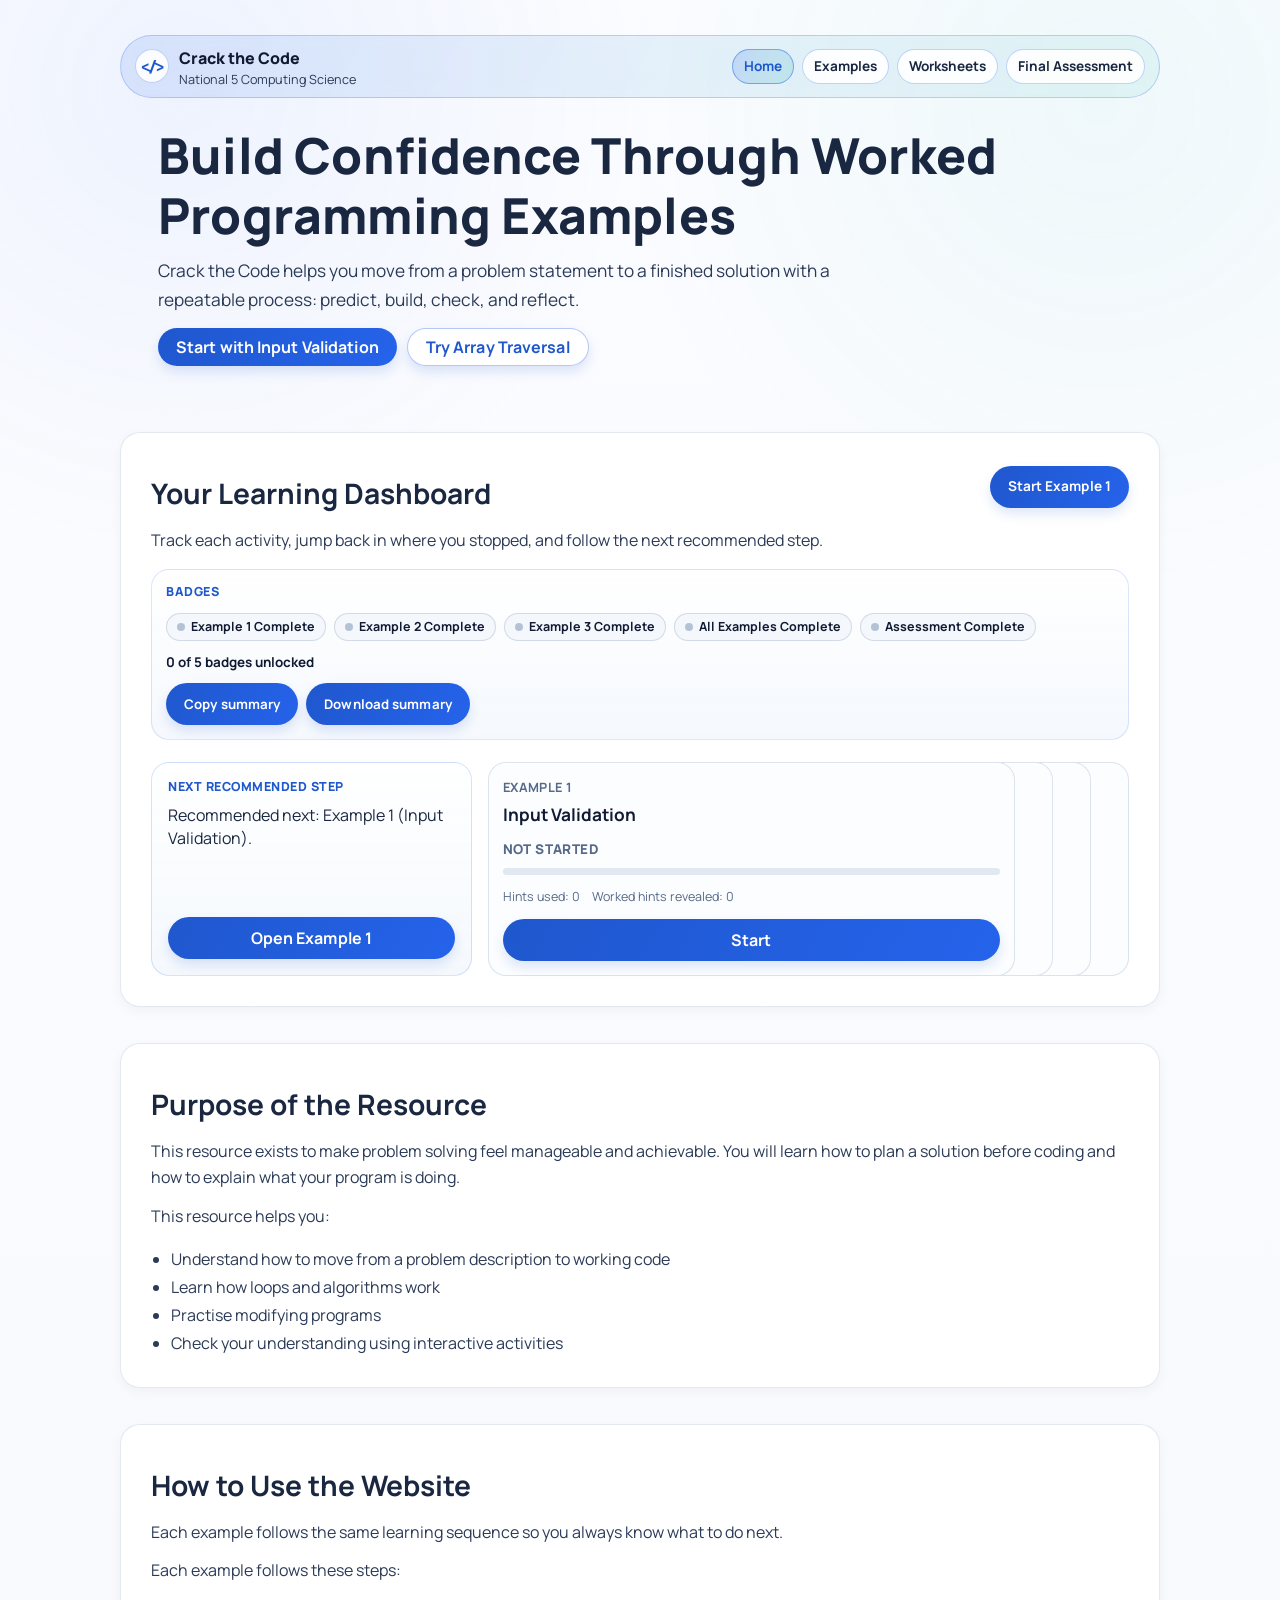
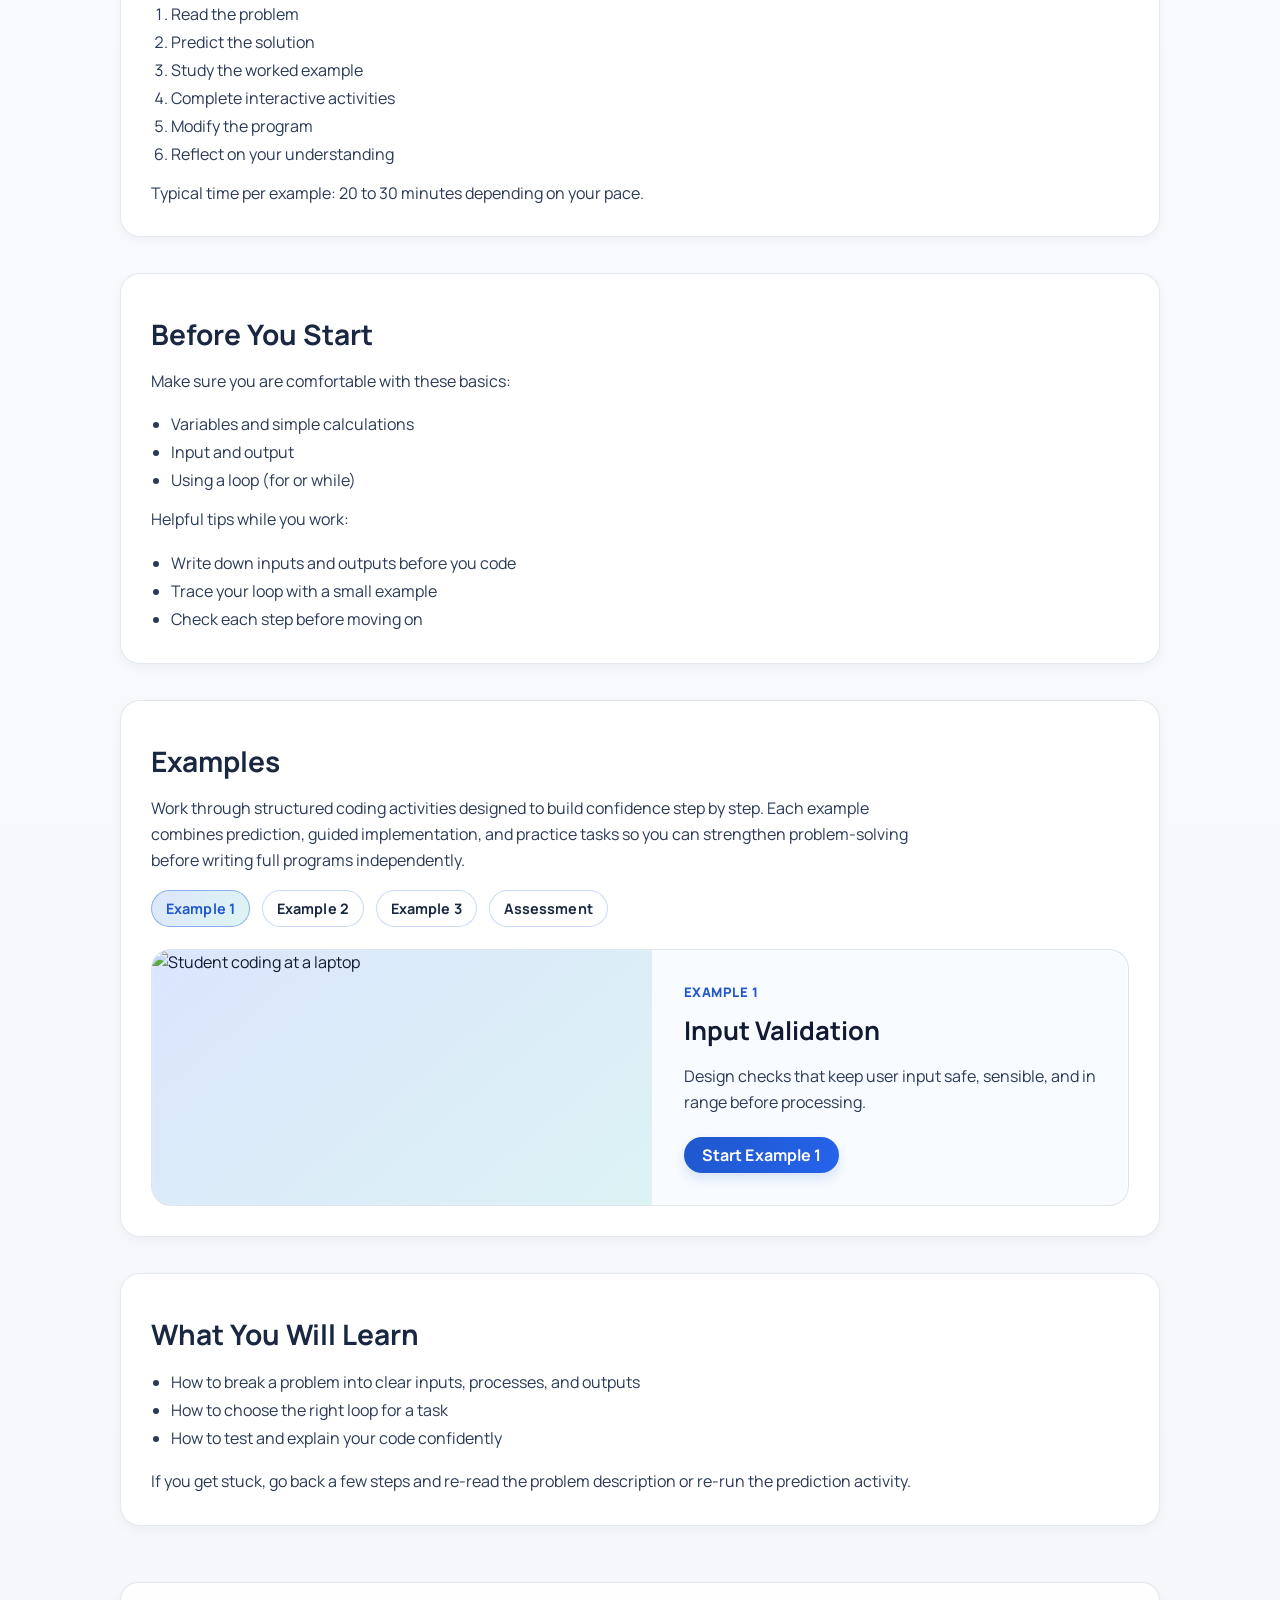
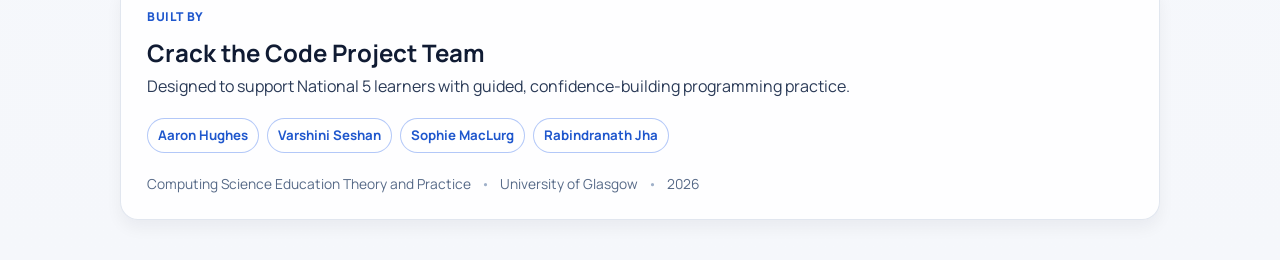
==== commit 9b59f9d3: "Added badgs to examples for student progress and track achievements" ====
--- a/docs/index.html
+++ b/docs/index.html
@@ -21,6 +21,7 @@
       <nav class="appbar-nav-actions" id="appbarNavActions" aria-label="Quick links">
         <a class="appbar-nav-pill is-active" href="index.html">Home</a>
         <a class="appbar-nav-pill" href="#examples">Examples</a>
+        <a class="appbar-nav-pill" href="pages/worksheets.html">Worksheets</a>
         <a class="appbar-nav-pill" href="pages/assessment.html">Final Assessment</a>
         <a class="appbar-nav-pill appbar-resume" id="appbarResumeLink" href="#" hidden>
           Resume
@@ -50,6 +51,15 @@
         <p class="dashboard-intro">
           Track each activity, jump back in where you stopped, and follow the next recommended step.
         </p>
+        <div class="dashboard-badges" id="dashboardBadges" aria-label="Achievement badges">
+          <p class="dashboard-badges__label">Badges</p>
+          <div class="dashboard-badges__list" id="dashboardBadgeList"></div>
+          <p class="dashboard-badges__summary" id="dashboardBadgeSummary">0 of 5 badges unlocked</p>
+          <div class="dashboard-badges__actions">
+            <button type="button" class="check-btn outline-btn dashboard-badges__btn" id="copyBadgeSummaryBtn">Copy summary</button>
+            <button type="button" class="check-btn outline-btn dashboard-badges__btn" id="downloadBadgeSummaryBtn">Download summary</button>
+          </div>
+        </div>
 
         <div class="dashboard-main">
           <div class="dashboard-next">
--- a/docs/css/styles.css
+++ b/docs/css/styles.css
@@ -81,6 +81,26 @@
   z-index: -1;
 }
 
+.skip-link {
+  position: fixed;
+  top: 10px;
+  left: 12px;
+  z-index: 1201;
+  background: #ffffff;
+  color: var(--ink-900);
+  border: 1px solid rgba(37, 99, 235, 0.45);
+  border-radius: var(--radius-pill);
+  padding: 8px 12px;
+  font-size: 0.86rem;
+  font-weight: 700;
+  transform: translateY(-140%);
+  transition: transform 160ms ease;
+}
+
+.skip-link:focus-visible {
+  transform: translateY(0);
+}
+
 ::selection {
   background: rgba(59, 130, 246, 0.22);
   color: var(--ink-950);
@@ -686,6 +706,29 @@
   margin-top: var(--space-2);
 }
 
+.completion-badges {
+  margin-top: var(--space-3);
+  display: flex;
+  flex-wrap: wrap;
+  justify-content: center;
+  gap: 8px;
+}
+
+.completion-badges .dashboard-badge {
+  background: #f7f9fd;
+}
+
+.completion-badges .dashboard-badge.is-earned {
+  background: linear-gradient(120deg, rgba(37, 99, 235, 0.14), rgba(20, 184, 166, 0.12));
+}
+
+.completion-badge-summary {
+  margin: 10px 0 0;
+  color: var(--ink-600);
+  font-size: 0.9rem;
+  font-weight: 700;
+}
+
 .completion-actions {
   display: flex;
   justify-content: center;
@@ -1109,6 +1152,116 @@
   color: var(--ink-700);
 }
 
+.worksheets-grid {
+  display: grid;
+  grid-template-columns: repeat(2, minmax(0, 1fr));
+  gap: var(--space-3);
+}
+
+.worksheet-card {
+  border: 1px solid rgba(159, 176, 201, 0.34);
+  border-radius: 16px;
+  background: #fbfdff;
+  padding: 16px;
+}
+
+.worksheet-card h2 {
+  font-size: 1.2rem;
+  margin-bottom: 8px;
+}
+
+.worksheet-card p {
+  color: var(--ink-700);
+}
+
+.worksheet-card__actions {
+  margin-top: 12px;
+  display: flex;
+  gap: 10px;
+  flex-wrap: wrap;
+}
+
+.worksheet-page .hero-actions .check-btn {
+  font-size: 13.3333px;
+}
+
+.worksheet-content {
+  gap: var(--space-3);
+}
+
+.worksheet-block {
+  break-inside: avoid;
+}
+
+.worksheet-label {
+  font-size: 0.92rem;
+  font-weight: 700;
+  color: var(--ink-700);
+  margin-bottom: 8px;
+}
+
+.worksheet-grid-2 {
+  display: grid;
+  grid-template-columns: repeat(2, minmax(0, 1fr));
+  gap: 12px;
+}
+
+.worksheet-lines {
+  min-height: 88px;
+  border: 1px solid #dbe7f5;
+  border-radius: 10px;
+  background:
+    repeating-linear-gradient(
+      to bottom,
+      rgba(255, 255, 255, 0.95),
+      rgba(255, 255, 255, 0.95) 27px,
+      rgba(31, 87, 205, 0.14) 27px,
+      rgba(31, 87, 205, 0.14) 28px
+    );
+}
+
+.worksheet-lines--tall {
+  min-height: 160px;
+}
+
+.worksheet-table {
+  width: 100%;
+  border-collapse: collapse;
+  margin-top: 14px;
+  border: 1px solid #dbe7f5;
+  border-radius: 10px;
+  overflow: hidden;
+}
+
+.worksheet-table th,
+.worksheet-table td {
+  border-bottom: 1px solid #e4edf9;
+  border-right: 1px solid #e4edf9;
+  padding: 9px 10px;
+  vertical-align: top;
+}
+
+.worksheet-table th:last-child,
+.worksheet-table td:last-child {
+  border-right: 0;
+}
+
+.worksheet-table tr:last-child td {
+  border-bottom: 0;
+}
+
+.worksheet-table th {
+  background: #eff5ff;
+  color: var(--ink-800);
+  font-size: 0.88rem;
+  text-align: left;
+}
+
+.worksheet-table td {
+  min-height: 34px;
+  height: 34px;
+}
+
 .dashboard-card {
   overflow: visible;
 }
@@ -1117,6 +1270,82 @@
   margin-top: var(--space-2);
   color: var(--ink-700);
   max-width: 72ch;
+}
+
+.dashboard-badges {
+  margin-top: var(--space-3);
+  border: 1px solid rgba(37, 99, 235, 0.16);
+  border-radius: 18px;
+  background: linear-gradient(180deg, rgba(255, 255, 255, 0.95), rgba(244, 248, 253, 0.92));
+  padding: 12px 14px 14px;
+}
+
+.dashboard-badges__label {
+  margin: 0;
+  font-size: 0.78rem;
+  text-transform: uppercase;
+  letter-spacing: 0.5px;
+  font-weight: 800;
+  color: var(--accent-700);
+}
+
+.dashboard-badges__list {
+  margin-top: 10px;
+  display: flex;
+  flex-wrap: wrap;
+  gap: 8px;
+}
+
+.dashboard-badge {
+  display: inline-flex;
+  align-items: center;
+  gap: 6px;
+  padding: 6px 10px;
+  border-radius: var(--radius-pill);
+  border: 1px solid rgba(159, 176, 201, 0.42);
+  background: #f4f7fb;
+  color: var(--ink-600);
+  font-size: 0.78rem;
+  font-weight: 700;
+  line-height: 1.15;
+}
+
+.dashboard-badge::before {
+  content: "";
+  width: 8px;
+  height: 8px;
+  border-radius: 999px;
+  background: rgba(159, 176, 201, 0.75);
+}
+
+.dashboard-badge.is-earned {
+  border-color: rgba(37, 99, 235, 0.38);
+  background: linear-gradient(120deg, rgba(37, 99, 235, 0.14), rgba(20, 184, 166, 0.13));
+  color: var(--ink-800);
+}
+
+.dashboard-badge.is-earned::before {
+  background: linear-gradient(120deg, var(--accent-600), var(--teal-500));
+}
+
+.dashboard-badges__summary {
+  margin: 10px 0 0;
+  color: var(--ink-600);
+  font-size: 0.84rem;
+  font-weight: 700;
+}
+
+.dashboard-badges__actions {
+  margin-top: 10px;
+  display: flex;
+  flex-wrap: wrap;
+  gap: 8px;
+}
+
+.dashboard-badges__btn {
+  min-height: 42px;
+  padding: 10px 16px;
+  font-size: 0.83rem;
 }
 
 .dashboard-top {
@@ -1579,6 +1808,24 @@
   cursor: not-allowed;
 }
 
+.rich-feedback {
+  margin: 10px 0 0;
+  font-size: 0.86rem;
+  line-height: 1.45;
+  font-weight: 600;
+  white-space: pre-line;
+  max-width: 68ch;
+  color: var(--ink-600, #3d4f6d);
+}
+
+.rich-feedback.is-correct {
+  color: var(--success-600);
+}
+
+.rich-feedback.is-incorrect {
+  color: #a24f58;
+}
+
 .question-input {
   display: flex;
   align-items: center;
@@ -1607,24 +1854,24 @@
 
 .mc-buttons button {
   min-width: 44px;
-  height: 36px;
-  padding: 0 12px;
+  min-height: 38px;
+  padding: 8px 14px;
   border-radius: var(--radius-pill);
+}
+
+.mc-buttons button:not(.check-btn) {
   background: #eef5ff;
   color: var(--ink-800);
   border: 1px solid rgba(37, 99, 235, 0.24);
   box-shadow: none;
-}
-
-.mc-buttons button:hover {
-  background: #e4efff;
+  font-weight: 700;
 }
 
 .mc-buttons button:not(.check-btn):hover {
   background: #e4efff;
   color: var(--ink-800);
+  border-color: rgba(37, 99, 235, 0.34);
   box-shadow: none;
-  border-color: rgba(37, 99, 235, 0.34);
 }
 
 .mc-buttons .check-btn {
@@ -1632,12 +1879,14 @@
   background: linear-gradient(120deg, var(--accent-700), var(--accent-600));
   color: #ffffff;
   border: none;
+  box-shadow: 0 6px 12px rgba(31, 87, 205, 0.14);
 }
 
 .mc-buttons button.selected,
 .code-line.selected {
-  background: var(--accent-600);
+  background: linear-gradient(120deg, var(--accent-700), var(--accent-600));
   color: #ffffff;
+  box-shadow: inset 0 0 0 2px rgba(255, 255, 255, 0.34), 0 8px 16px rgba(37, 99, 235, 0.18);
 }
 
 .code-select {
@@ -1868,6 +2117,14 @@
     margin-top: var(--space-3);
   }
 
+  .dashboard-badges__actions {
+    flex-direction: column;
+  }
+
+  .dashboard-badges__btn {
+    width: 100%;
+  }
+
   .dashboard-stack {
     --stack-offset: 22px;
     min-height: 214px;
@@ -1877,6 +2134,43 @@
   .dashboard-continue-btn {
     width: 100%;
     min-width: 0;
+  }
+
+  .worksheets-grid,
+  .worksheet-grid-2 {
+    grid-template-columns: 1fr;
+  }
+}
+
+@media print {
+  body {
+    background: #ffffff !important;
+  }
+
+  body::before,
+  .back-to-top-fab,
+  .worksheet-hide-print {
+    display: none !important;
+  }
+
+  .hero,
+  .card,
+  .worksheet-block {
+    box-shadow: none !important;
+    border: 1px solid #cfd9ea !important;
+  }
+
+  .content {
+    padding-top: 0;
+  }
+
+  .worksheet-page .content {
+    gap: 10px;
+  }
+
+  .worksheet-block {
+    break-inside: avoid;
+    page-break-inside: avoid;
   }
 }
 
@@ -1924,6 +2218,12 @@
   border-color: #bfd6f6;
   box-shadow: 0 8px 14px rgba(13, 24, 43, 0.12);
   transform: translateY(-1px);
+}
+
+.draggable:focus-visible {
+  outline: none;
+  border-color: rgba(37, 99, 235, 0.55);
+  box-shadow: 0 0 0 4px rgba(59, 130, 246, 0.22), 0 8px 14px rgba(13, 24, 43, 0.12);
 }
 
 pre {
@@ -2100,7 +2400,11 @@
 textarea:focus-visible,
 a:focus-visible {
   outline: none;
-  box-shadow: var(--shadow-focus);
+  box-shadow: var(--shadow-focus), 0 0 0 1px rgba(31, 87, 205, 0.55);
+}
+
+main:focus {
+  outline: none;
 }
 
 select {
@@ -2270,6 +2574,10 @@
     transition-duration: 0.01ms !important;
     scroll-behavior: auto !important;
   }
+
+  .skip-link {
+    transition: none;
+  }
 }
 
 .inline-code {
